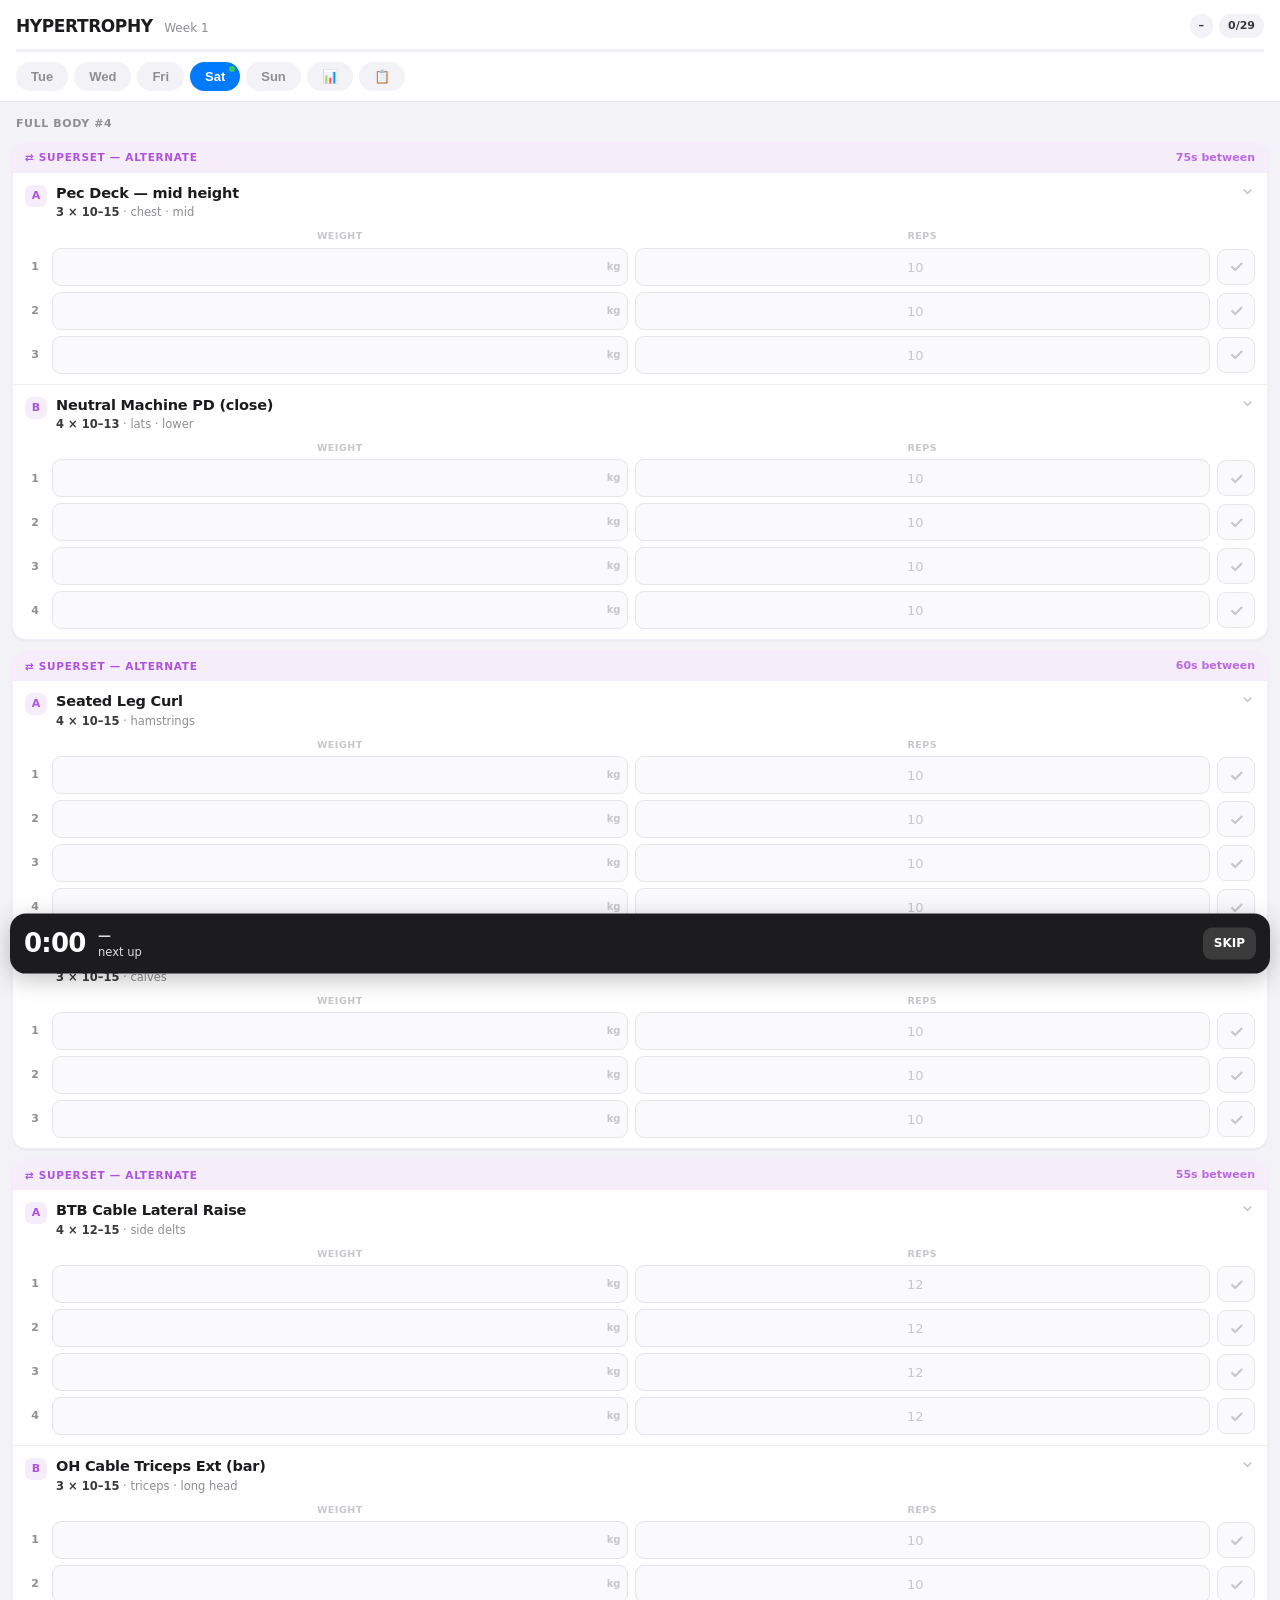
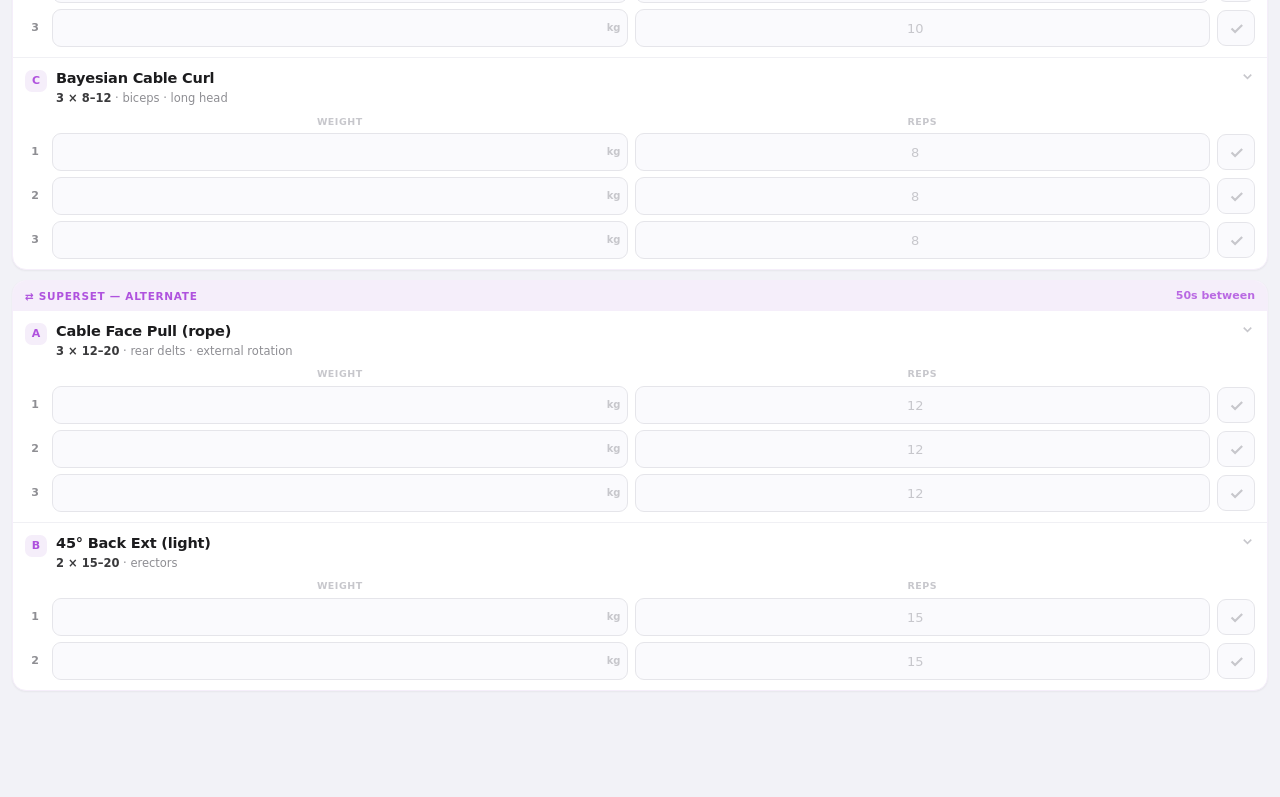
==== index.html @ 5b182d1f "v6: rebuild the programme around volume, selection and session length Audited against the current li" ====
<!DOCTYPE html>
<html lang="en">
<head>
<meta charset="UTF-8">
<meta name="viewport" content="width=device-width, initial-scale=1.0, viewport-fit=cover">
<meta name="apple-mobile-web-app-capable" content="yes">
<meta name="apple-mobile-web-app-title" content="Gym">
<meta name="theme-color" content="#f2f2f7">
<title>Gym</title>
<style>
*{margin:0;padding:0;box-sizing:border-box}
:root{
  --bg:#f2f2f7;--w:#fff;--w2:#fafafd;
  --t:#1c1c1e;--t2:#3a3a3c;--t3:#8e8e93;--t4:#c7c7cc;
  --b:#e5e5ea;--b2:#f0f0f4;
  --bl:#007aff;--bl2:#e8f0fe;
  --gn:#34c759;--gn2:#e7f9ec;
  --or:#ff9500;--or2:#fff3e0;
  --pu:#af52de;--pu2:#f5eefa;
  --rd:#ff3b30;--rd2:#ffedec;
  --r:14px;--sh:0 1px 2px rgba(0,0,0,.05);
  --restbg:#1c1c1e;--restfg:#fff;
  --safe-b:env(safe-area-inset-bottom,0px);
}
@media(prefers-color-scheme:dark){:root{
  --bg:#000;--w:#1c1c1e;--w2:#232325;
  --t:#fff;--t2:#e5e5ea;--t3:#8e8e93;--t4:#48484a;
  --b:#38383a;--b2:#2c2c2e;
  --bl:#0a84ff;--bl2:#0d2947;
  --gn:#30d158;--gn2:#0f2e18;
  --or:#ff9f0a;--or2:#332200;
  --pu:#bf5af2;--pu2:#2a1533;
  --rd:#ff453a;--rd2:#3a1512;
  --restbg:#f2f2f7;--restfg:#000;
}}
body{
  font-family:-apple-system,BlinkMacSystemFont,'SF Pro Text',system-ui,sans-serif;
  background:var(--bg);color:var(--t);line-height:1.45;-webkit-font-smoothing:antialiased;
  -webkit-text-size-adjust:100%;padding-bottom:calc(96px + var(--safe-b));
}

/* ── header ─────────────────────────────────────────── */
.hd{background:var(--w);padding:calc(14px + env(safe-area-inset-top,0px)) 16px 0;border-bottom:1px solid var(--b);position:sticky;top:0;z-index:60}
.hd-top{display:flex;align-items:center;justify-content:space-between;gap:10px;margin-bottom:10px}
.hd-t{font-size:17px;font-weight:800;letter-spacing:-.4px}
.hd-t span{font-weight:500;color:var(--t3);font-size:12px;letter-spacing:0;margin-left:6px}
.hd-meta{display:flex;gap:6px;align-items:center}
.pill{font-size:11px;font-weight:700;padding:4px 9px;border-radius:20px;background:var(--bg);color:var(--t2);font-variant-numeric:tabular-nums;white-space:nowrap}
.pill.live{background:var(--gn2);color:var(--gn)}
.pill.over{background:var(--or2);color:var(--or)}
.pill button{all:unset;cursor:pointer}

/* session progress bar */
.prog{height:3px;background:var(--b2);border-radius:2px;overflow:hidden;margin-bottom:10px}
.prog i{display:block;height:100%;background:var(--gn);width:0;transition:width .35s ease}

.tabs{display:flex;gap:6px;overflow-x:auto;padding-bottom:10px;-webkit-overflow-scrolling:touch;scrollbar-width:none}
.tabs::-webkit-scrollbar{display:none}
.tab{flex-shrink:0;padding:7px 15px;border-radius:20px;font-size:13px;font-weight:600;color:var(--t3);background:var(--bg);border:none;cursor:pointer;-webkit-tap-highlight-color:transparent;position:relative}
.tab.active{background:var(--bl);color:#fff}
.tab.today::after{content:'';position:absolute;top:4px;right:5px;width:6px;height:6px;background:var(--gn);border-radius:50%;box-shadow:0 0 0 1.5px var(--w)}
.tab.active.today::after{box-shadow:0 0 0 1.5px var(--bl)}

.cnt{padding:12px 12px 0}
.dv{display:none}.dv.active{display:block}
.dlb{font-size:11px;color:var(--t3);font-weight:700;text-transform:uppercase;letter-spacing:.6px;margin:2px 0 10px 4px}

/* ── slot (superset bracket or single) ──────────────── */
.slot{margin-bottom:10px;border-radius:var(--r);overflow:hidden;box-shadow:var(--sh);background:var(--w)}
.slot.ss{border:1.5px solid var(--pu2)}
.ss-hd{display:flex;align-items:center;gap:7px;padding:7px 12px;background:var(--pu2);font-size:10.5px;font-weight:800;color:var(--pu);text-transform:uppercase;letter-spacing:.7px}
.ss-hd .rt{margin-left:auto;font-weight:600;letter-spacing:0;text-transform:none;font-size:11px;opacity:.85}

.ex{border-bottom:1px solid var(--b2)}
.ex:last-child{border-bottom:none}
.ex-hd{display:flex;align-items:flex-start;gap:9px;padding:11px 12px 8px;cursor:pointer;-webkit-tap-highlight-color:transparent}
.ex-badge{min-width:22px;height:22px;border-radius:7px;background:var(--bl2);color:var(--bl);font-size:11px;font-weight:800;display:flex;align-items:center;justify-content:center;flex-shrink:0;margin-top:1px}
.slot.ss .ex-badge{background:var(--pu2);color:var(--pu)}
.ex-badge.done{background:var(--gn2);color:var(--gn)}
.ex-main{flex:1;min-width:0}
.ex-n{font-size:14.5px;font-weight:700;letter-spacing:-.2px;line-height:1.28}
.ex-sub{font-size:11.5px;color:var(--t3);margin-top:2px;font-variant-numeric:tabular-nums}
.ex-sub b{color:var(--t2);font-weight:700}
.ex-sub .tgt{color:var(--t3)}
.ex-prev{font-size:11.5px;font-weight:700;color:var(--t3);text-align:right;white-space:nowrap;margin-top:2px;font-variant-numeric:tabular-nums}
.ex-prev.up{color:var(--gn)}

/* set rows */
.sets{padding:0 12px 10px}
.srow{display:grid;grid-template-columns:20px 1fr 1fr 38px;gap:7px;align-items:center;margin-bottom:6px}
.srow:last-child{margin-bottom:0}
.sn{font-size:11px;font-weight:700;color:var(--t3);text-align:center;font-variant-numeric:tabular-nums}
.fld{position:relative}
.fld input{
  width:100%;padding:9px 8px 9px 9px;border-radius:9px;border:1.5px solid var(--b);
  font-size:15px;font-weight:700;font-family:inherit;color:var(--t);background:var(--w2);
  text-align:center;outline:none;-webkit-appearance:none;font-variant-numeric:tabular-nums;
  transition:border-color .12s,background .12s;
}
.fld input:focus{border-color:var(--bl);background:var(--w)}
.fld input::placeholder{color:var(--t4);font-weight:500;font-size:13px}
.fld .u{position:absolute;right:7px;top:50%;transform:translateY(-50%);font-size:10px;font-weight:700;color:var(--t4);pointer-events:none}
.srow.done .fld input{background:var(--gn2);border-color:var(--gn)}
.tick{
  width:38px;height:36px;border-radius:9px;border:1.5px solid var(--b);background:var(--w2);
  cursor:pointer;display:flex;align-items:center;justify-content:center;-webkit-tap-highlight-color:transparent;
  color:var(--t4);transition:all .12s;padding:0;
}
.tick svg{width:17px;height:17px}
.tick:active{transform:scale(.9)}
.srow.done .tick{background:var(--gn);border-color:var(--gn);color:#fff}
.shdr{display:grid;grid-template-columns:20px 1fr 1fr 38px;gap:7px;margin-bottom:5px;font-size:9.5px;font-weight:700;color:var(--t4);text-transform:uppercase;letter-spacing:.5px;text-align:center}

/* detail */
.det{display:none;padding:0 12px 11px}
.ex.open .det{display:block}
.nt{font-size:12.5px;color:var(--t2);line-height:1.5;background:var(--bg);padding:9px 11px;border-radius:10px}
.nt .sub{display:block;margin-top:6px;padding-top:6px;border-top:1px solid var(--b);color:var(--t3);font-size:12px}
.hist{margin-top:8px}
.hist-t{font-size:9.5px;font-weight:800;color:var(--t4);text-transform:uppercase;letter-spacing:.6px;margin-bottom:5px}
.hrow{display:flex;justify-content:space-between;gap:10px;padding:5px 0;font-size:12px;border-bottom:1px solid var(--b2)}
.hrow:last-child{border-bottom:none}
.hd8{color:var(--t3);flex-shrink:0}
.hv{font-weight:700;text-align:right;font-variant-numeric:tabular-nums;color:var(--t2)}

/* ── rest timer ─────────────────────────────────────── */
.rest{
  position:fixed;left:10px;right:10px;bottom:calc(10px + var(--safe-b));z-index:200;
  background:var(--restbg);color:var(--restfg);border-radius:16px;padding:11px 14px;
  display:flex;align-items:center;gap:12px;box-shadow:0 6px 24px rgba(0,0,0,.24);
  transform:translateY(140%);transition:transform .28s cubic-bezier(.34,1.3,.64,1);
}
.rest.show{transform:translateY(0)}
.rest.ready{background:var(--gn);color:#062b12}
.rest-n{font-size:26px;font-weight:800;font-variant-numeric:tabular-nums;letter-spacing:-.8px;min-width:62px}
.rest-i{flex:1;min-width:0;font-size:11.5px;line-height:1.3;opacity:.85;overflow:hidden}
.rest-i span{display:block;white-space:nowrap;overflow:hidden;text-overflow:ellipsis}
.rest-i b{display:block;font-size:13px;font-weight:700;opacity:1;white-space:nowrap;overflow:hidden;text-overflow:ellipsis}
.rest-x{all:unset;cursor:pointer;font-size:12px;font-weight:700;padding:7px 11px;border-radius:9px;background:rgba(128,128,128,.3);-webkit-tap-highlight-color:transparent}
.rest-bar{position:absolute;left:0;bottom:0;height:3px;background:currentColor;opacity:.4;border-radius:0 0 16px 16px;transition:width 1s linear}

/* ── summary sheet ──────────────────────────────────── */
.sheet{position:fixed;inset:0;z-index:300;background:rgba(0,0,0,.45);display:none;align-items:flex-end}
.sheet.show{display:flex}
.sheet-in{background:var(--w);width:100%;border-radius:20px 20px 0 0;padding:20px 18px calc(20px + var(--safe-b));max-height:88vh;overflow-y:auto}
.sheet h3{font-size:19px;font-weight:800;letter-spacing:-.4px;margin-bottom:3px}
.sheet .sub{font-size:13px;color:var(--t3);margin-bottom:16px}
.stat-g{display:grid;grid-template-columns:1fr 1fr;gap:8px;margin-bottom:14px}
.stat{background:var(--bg);border-radius:12px;padding:11px 12px}
.stat .k{font-size:10px;font-weight:700;color:var(--t3);text-transform:uppercase;letter-spacing:.5px}
.stat .v{font-size:21px;font-weight:800;letter-spacing:-.5px;font-variant-numeric:tabular-nums;margin-top:2px}
.stat .n{font-size:11.5px;color:var(--t3);line-height:1.35;margin-top:1px}
.verdict{font-size:13.5px;line-height:1.5;color:var(--t2);background:var(--bl2);border-radius:12px;padding:11px 13px;margin-bottom:14px}
.verdict b{color:var(--t)}
.verdict.warn{background:var(--or2)}
.btn{display:block;width:100%;padding:13px;border-radius:13px;border:none;background:var(--bl);color:#fff;font-size:15px;font-weight:700;font-family:inherit;cursor:pointer;-webkit-tap-highlight-color:transparent}
.btn.sec{background:var(--w);color:var(--t2);border:1px solid var(--b);margin-top:8px;font-size:14.5px}

/* ── stats ──────────────────────────────────────────── */
.card{background:var(--w);border-radius:var(--r);box-shadow:var(--sh);padding:14px;margin-bottom:9px}
.card h4{font-size:13px;font-weight:800;letter-spacing:-.1px;margin-bottom:2px}
.card .cap{font-size:11.5px;color:var(--t3);line-height:1.4;margin-bottom:12px}
.vr{display:grid;grid-template-columns:74px 1fr 52px;gap:8px;align-items:center;padding:2.5px 0}
.vr .vm{font-size:12px;color:var(--t2)}
.vtr{position:relative;height:14px;background:var(--b2);border-radius:3px;overflow:hidden}
.vtr .band{position:absolute;left:40%;width:26.7%;top:0;bottom:0;background:var(--gn2)}
.vtr .fill{position:absolute;left:0;top:0;bottom:0;background:var(--bl);border-radius:3px}
.vtr .fill.low{background:var(--or)}.vtr .fill.high{background:var(--pu)}
.vtr .plan{position:absolute;top:-1px;bottom:-1px;width:2px;background:var(--t2);opacity:.55}
.vn{font-size:11px;font-weight:700;color:var(--t2);text-align:right;font-variant-numeric:tabular-nums}
.vn.low{color:var(--or)}.vn.high{color:var(--pu)}
.wk{display:flex;gap:5px}
.wk div{flex:1;text-align:center;padding:8px 2px;border-radius:9px;background:var(--bg)}
.wk .n{font-size:17px;font-weight:800;font-variant-numeric:tabular-nums;line-height:1.1}
.wk .l{font-size:9.5px;color:var(--t3);font-weight:700;text-transform:uppercase;letter-spacing:.4px;margin-top:2px}
.wk div.good .n{color:var(--gn)}.wk div.miss .n{color:var(--or)}
.bwrow{display:flex;gap:7px;align-items:center;margin-bottom:10px}
.bwrow input{flex:1;padding:9px;border-radius:9px;border:1.5px solid var(--b);background:var(--w2);
 font:700 15px inherit;font-family:inherit;color:var(--t);text-align:center;outline:none;-webkit-appearance:none}
.bwrow input:focus{border-color:var(--bl)}
.bwrow button{padding:10px 15px;border-radius:9px;border:none;background:var(--bl);color:#fff;font:700 13px/1 inherit;font-family:inherit;cursor:pointer}
.big{font-size:23px;font-weight:800;letter-spacing:-.5px;font-variant-numeric:tabular-nums}
.note{font-size:12px;line-height:1.45;color:var(--t2);background:var(--bg);border-radius:10px;padding:9px 11px;margin-top:9px}
.note.ok{background:var(--gn2)}.note.warn{background:var(--or2)}
.stall{font-size:12.5px;color:var(--t2);padding:5px 0;border-bottom:1px solid var(--b2)}
.stall:last-child{border-bottom:none}
.stall b{color:var(--or)}

/* ── reference ──────────────────────────────────────── */
.ref{background:var(--w);border-radius:var(--r);box-shadow:var(--sh);overflow:hidden;margin-bottom:9px}
.ref-h{display:flex;align-items:center;justify-content:space-between;padding:13px 14px;cursor:pointer;-webkit-tap-highlight-color:transparent}
.ref-h h3{font-size:14px;font-weight:700}
.chev{width:15px;height:15px;color:var(--t4);transition:transform .2s;flex-shrink:0}
.ref.open .chev,.ex.open .chev{transform:rotate(180deg)}
.ref-b{display:none;padding:0 14px 12px}
.ref.open .ref-b{display:block}
.ref-i{font-size:12.5px;color:var(--t2);line-height:1.55;margin-bottom:7px;padding-left:10px;border-left:2px solid var(--b)}
.ref-i strong{color:var(--t)}

.toast{position:fixed;bottom:calc(96px + var(--safe-b));left:50%;transform:translateX(-50%) translateY(70px);background:var(--t);color:var(--w);padding:9px 20px;border-radius:20px;font-size:13px;font-weight:600;z-index:400;transition:transform .28s cubic-bezier(.34,1.4,.64,1),opacity .2s;box-shadow:0 4px 18px rgba(0,0,0,.2);white-space:nowrap;opacity:0;pointer-events:none}
@media(prefers-color-scheme:dark){.toast{background:#f2f2f7;color:#000}}
.toast.show{transform:translateX(-50%) translateY(0);opacity:1}
@media(prefers-reduced-motion:reduce){*{transition:none!important;animation:none!important}}
</style>
</head>
<body>

<div class="hd">
  <div class="hd-top">
    <div class="hd-t">HYPERTROPHY <span id="wk">Week 1</span></div>
    <div class="hd-meta">
      <div class="pill" id="clock">–</div>
      <div class="pill" id="count">0/0</div>
    </div>
  </div>
  <div class="prog"><i id="progbar"></i></div>
  <div class="tabs" id="tabs"></div>
</div>

<div class="cnt" id="cnt"></div>

<div class="rest" id="rest">
  <div class="rest-n" id="restN">0:00</div>
  <div class="rest-i"><b id="restEx">—</b><span id="restNext">next up</span></div>
  <button class="rest-x" onclick="skipRest()">SKIP</button>
  <div class="rest-bar" id="restBar"></div>
</div>

<div class="sheet" id="sheet"><div class="sheet-in" id="sheetIn"></div></div>
<div class="toast" id="toast"></div>

<script>
/* ═══════════════════════════════════════════════════════
   PROGRAM v6 — machines / cables / dumbbells only
   Slots hold either one exercise or an alternating superset.
   Every exercise has a STABLE id: history survives reordering.
   ═══════════════════════════════════════════════════════ */
const CHEV='<svg class="chev" viewBox="0 0 24 24" fill="none" stroke="currentColor" stroke-width="2.5"><path d="M6 9l6 6 6-6"/></svg>';
const TICK='<svg viewBox="0 0 24 24" fill="none" stroke="currentColor" stroke-width="3"><path d="M5 12l5 5L20 7"/></svg>';

const PROG=[
{sh:"Tue",dw:2,lb:"Full Body #1",slots:[
 {ss:1,rest:75,ex:[
  {id:"incline-db-press",n:"Low Incline DB Press (30°)",s:3,r:"8–12",tg:"chest · upper",
   nt:"15–30° bench. Scapulae retracted, slight arch. 2–3 s eccentric, deep stretch at the bottom.",su:"Smith Incline (30°)"},
  {id:"chest-supported-row",n:"Chest-Supported Row (wide)",s:4,r:"8–12",tg:"back · rows",
   nt:"Elbows ~45°. Squeeze 1 s at the top, full protraction at the bottom.",su:"Machine Row (wide)"}]},
 {ss:1,rest:60,ex:[
  {id:"leg-extension",n:"Leg Extension",s:4,r:"8–12",tg:"quads · heaviest",
   nt:"Your progressive quad lift — this is where you chase weight. Slow 2 s negative.",su:"Single-Leg Extension"},
  {id:"seated-leg-curl",n:"Seated Leg Curl",s:3,r:"10–15",tg:"hamstrings",
   nt:"Third hamstring exposure — the old programme left them below the 12-set floor. Seated, lean forward.",su:"Single-Leg Seated Curl"},
  {id:"standing-calf",n:"Standing Calf Raise",s:3,r:"10–15",tg:"calves",
   nt:"Knees FULLY LOCKED. 2–3 s deep stretch. Toes straight today.",su:"Leg Press Calf Raise"}]},
 {ss:1,rest:50,ex:[
  {id:"btb-cable-lateral",n:"BTB Cable Lateral Raise",s:4,r:"12–15",tg:"side delts",
   nt:"Neutral grip, not 'pour the water'. Above parallel. 2–3 s eccentric.",su:"Incline DB Lateral Raise"},
  {id:"bayesian-curl",n:"Bayesian Cable Curl",s:3,r:"8–12",tg:"biceps · long head",
   nt:"Lowest pulley, 10–15° waiter's bow, elbow behind the torso. Cable never touches the forearm.",su:"Incline DB Curl"}]},
 {ss:1,rest:40,ex:[
  {id:"neck-curl",n:"Plate Neck Curl (face up)",s:3,r:"10–15",tg:"neck",
   nt:"Towel + plate. Week 1: 2 sets at 5 lb only. Stretch the neck 2 min first.",su:"Harness Curl"},
  {id:"cable-crunch",n:"Cable Rope Crunch",s:3,r:"10–15",tg:"abs",
   nt:"Round the lower back. 2 s eccentric. Past 30 reps, add weight.",su:"Machine Crunch"}]},
]},
{sh:"Wed",dw:3,lb:"Full Body #2 · no dual-cable",slots:[
 {ss:1,rest:75,ex:[
  {id:"machine-chest-press",n:"Machine Chest Press — flat",s:3,r:"8–12",tg:"chest · mid",
   nt:"NEW. Flat, not incline — this is the sternocostal work the program was missing.",su:"Flat DB Press"},
  {id:"lat-pulldown-wide",n:"Lat Pulldown — wide, overhand",s:4,r:"10–13",tg:"lats · width",
   nt:"NEW grip. Wide overhand, pull to the upper chest, full stretch at the top.",su:"Machine Pulldown (wide)"}]},
 {ss:1,rest:60,ex:[
  {id:"seated-leg-curl",n:"Seated Leg Curl",s:4,r:"10–15",tg:"hamstrings",
   nt:"Seated, not lying — ~50% more growth. Lean forward. 2 s eccentric.",su:"Single-Leg Seated Curl"},
  {id:"leg-press",n:"Leg Press — light",s:3,r:"12–15",tg:"quads · secondary",
   nt:"Deliberately submaximal. Moderate-high feet, controlled negative.",su:"Machine Squat"}]},
 {ss:1,rest:50,ex:[
  {id:"db-lateral",n:"DB Lateral Raise",s:3,r:"12–15",tg:"side delts",
   nt:"Neutral grip, above parallel, 2–3 s eccentric.",su:"Machine Lateral Raise"},
  {id:"reverse-pec-deck",n:"Reverse Pec Deck",s:4,r:"12–15",tg:"rear delts",
   nt:"Light. 1–2 s peak hold.",su:"Cable Reverse Fly"}]},
 {ss:1,rest:60,ex:[
  {id:"assisted-dips",n:"Assisted Dips",s:3,r:"8–12",tg:"chest · lower + triceps",
   nt:"Moved off Saturday — it used to stack 6 chest sets onto the day after your heaviest press. Slow 2–3 s negative, at least 90° at the elbow.",su:"Cable Pushdown (bar)"},
  {id:"hip-abd-add",n:"Hip Abd ⇄ Hip Add",s:3,r:"15–25",tg:"glute med · adductors",
   nt:"Abduction then adduction. Lean forward 30–45°, glutes off the seat.",su:"—"}]},
 {rest:90,ex:[
  {id:"oh-cable-triceps",n:"OH Cable Triceps Ext (bar)",s:3,r:"10–15",tg:"triceps · long head",
   nt:"BAR attachment. Elbows FORWARD on the eccentric. ~1.5× the long-head growth of pushdowns.",su:"OH EZ Bar Extension"}]},
]},
{sh:"Fri",dw:5,lb:"Full Body #3 · heaviest",slots:[
 {rest:150,ex:[
  {id:"smith-incline",n:"Smith Incline Press (30°)",s:3,r:"6–10",tg:"chest · upper",
   nt:"Heaviest press of the week. Straight sets — don't superset this one. Add weight weekly.",su:"Machine Incline Press"}]},
 {rest:150,ex:[
  {id:"seated-cable-row",n:"Seated Cable Row (V → waist)",s:4,r:"6–10",tg:"back · heavy",
   nt:"Heaviest row of the week, and now in a real strength rep range. Pull to the waist.",su:"Machine Row"}]},
 {ss:1,rest:60,ex:[
  {id:"leg-extension",n:"Leg Extension",s:3,r:"10–13",tg:"quads",
   nt:"Second quad exposure. Slightly lighter than Tuesday.",su:"Single-Leg Extension"},
  {id:"standing-calf",n:"Standing Calf Raise",s:3,r:"10–15",tg:"calves",
   nt:"Knees locked, 2–3 s stretch. TOES OUT today.",su:"Donkey Calf Raise"}]},
 {ss:1,rest:50,ex:[
  {id:"db-lateral",n:"DB Lateral Raise",s:3,r:"10–15",tg:"side delts",
   nt:"Heavier and lower-rep than the cable version.",su:"Machine Lateral Raise"},
  {id:"hammer-curl",n:"Hammer Curl",s:2,r:"8–12",tg:"brachialis",
   nt:"Straight, not cross-body. The only forearm-ish work left in the program.",su:"Neutral Preacher Curl"}]},
 {ss:1,rest:45,ex:[
  {id:"back-extension",n:"45° Back Extension",s:3,r:"12–20",tg:"erectors · glutes",
   nt:"Pad high. Round at the bottom, neutral at the top — never hyperextend.",su:"Reverse Hyperextension"},
  {id:"hanging-leg-raise",n:"Hanging Leg Raise",s:2,r:"10–20",tg:"abs",
   nt:"Posterior pelvic tilt at the top. No swinging.",su:"Reverse Crunch"},
  {id:"neck-ext",n:"Plate Neck Ext (face down)",s:2,r:"6–8",tg:"neck · strength",
   nt:"Heavier plate, lower reps. Extend to neutral ONLY.",su:"Harness Extension"}]},
]},
{sh:"Sat",dw:6,lb:"Full Body #4",slots:[
 {ss:1,rest:75,ex:[
  {id:"pec-deck",n:"Pec Deck — mid height",s:3,r:"10–15",tg:"chest · mid",
   nt:"NEW. Mid-height, not low-to-high — the old cable fly was another upper-chest movement.",su:"Mid Cable Fly"},
  {id:"neutral-machine-pd",n:"Neutral Machine PD (close)",s:4,r:"10–13",tg:"lats · lower",
   nt:"Elbows down toward the hips. Full stretch at the top.",su:"Single-Arm Cable PD"}]},
 {ss:1,rest:60,ex:[
  {id:"seated-leg-curl",n:"Seated Leg Curl",s:4,r:"10–15",tg:"hamstrings",
   nt:"Second hamstring session. Straight sets, recovery from Wednesday.",su:"Single-Leg Seated Curl"},
  {id:"standing-calf",n:"Standing Calf Raise",s:3,r:"10–15",tg:"calves",
   nt:"Knees locked. TOES IN today. 20 s loaded stretch between sets.",su:"Leg Press Calf Raise"}]},
 {ss:1,rest:55,ex:[
  {id:"btb-cable-lateral",n:"BTB Cable Lateral Raise",s:4,r:"12–15",tg:"side delts",
   nt:"Neutral grip, above parallel.",su:"Cable Y-Raise"},
  {id:"oh-cable-triceps",n:"OH Cable Triceps Ext (bar)",s:3,r:"10–15",tg:"triceps · long head",
   nt:"BAR. Elbows forward on the eccentric.",su:"OH EZ Bar Extension"},
  {id:"bayesian-curl",n:"Bayesian Cable Curl",s:3,r:"8–12",tg:"biceps · long head",
   nt:"Second biceps session. This replaced the reverse curls.",su:"Incline DB Curl"}]},
 {ss:1,rest:50,ex:[
  {id:"face-pull",n:"Cable Face Pull (rope)",s:3,r:"12–20",tg:"rear delts · external rotation",
   nt:"Second rear-delt exercise — the pec deck alone was the only one in the week. Rope at eye height, pull to the forehead, elbows high, rotate at the end.",su:"Reverse Pec Deck"},
  {id:"back-extension-light",n:"45° Back Ext (light)",s:2,r:"15–20",tg:"erectors",
   nt:"Bodyweight or a light plate. Second lower-back exposure.",su:"Reverse Hyperextension"}]},
]},
{sh:"Sun",dw:0,lb:"Full Body #5 · lighter",slots:[
 {ss:1,rest:75,ex:[
  {id:"machine-incline-press",n:"Machine Incline Press",s:3,r:"10–15",tg:"chest · upper",
   nt:"Lightest pressing day. Squeeze and stretch over load.",su:"Incline DB Fly (30°)"},
  {id:"neutral-machine-pd",n:"Neutral Machine PD",s:3,r:"12–15",tg:"lats",
   nt:"Third back exposure. Elbows to the hips.",su:"Machine Pulldown"}]},
 {ss:1,rest:60,ex:[
  {id:"leg-extension",n:"Leg Extension",s:4,r:"10–15",tg:"quads",
   nt:"Third quad exposure. Higher reps than Tuesday.",su:"Single-Leg Extension"},
  {id:"hip-abd-add",n:"Hip Abd ⇄ Hip Add",s:3,r:"15–25",tg:"glute med · adductors",
   nt:"Lean forward 30–45°. Glutes off the seat.",su:"—"}]},
 {ss:1,rest:50,ex:[
  {id:"btb-cable-lateral",n:"BTB Cable Lateral Raise",s:4,r:"15–20",tg:"side delts",
   nt:"Highest-rep delt work of the week — but no longer 20–25.",su:"Cable Y-Raise"},
  {id:"reverse-pec-deck",n:"Reverse Pec Deck",s:4,r:"15–20",tg:"rear delts",
   nt:"Light, constant tension, 1–2 s peak squeeze.",su:"Cable Reverse Fly"}]},
 {ss:1,rest:50,ex:[
  {id:"incline-db-curl",n:"Incline DB Curl",s:3,r:"10–15",tg:"biceps · long head",
   nt:"Third biceps session. Bench at 45–60°, arms hanging behind the torso.",su:"Bayesian Cable Curl"},
  {id:"cable-pushdown",n:"Cable Pushdown (rope)",s:3,r:"10–15",tg:"triceps · lateral",
   nt:"Covers what the overhead extension misses. Spread the rope at the bottom.",su:"Assisted Dip"}]},
 {rest:45,ex:[
  {id:"standing-calf",n:"Standing Calf Raise",s:3,r:"15–20",tg:"calves",
   nt:"Fourth calf session. Knees locked, toes straight.",su:"Leg Press Calf Raise"}]},
]},
];

const REFS=[
{t:"⏱️ Why the supersets",i:[
 "<strong>Paired blocks are the whole reason this fits in the time.</strong> While one muscle works the other recovers, so a 40–75 s walk-over gives each exercise ~2 min of real rest.",
 "Supersets produce the <strong>same strength and hypertrophy</strong> as straight sets in a fraction of the session — that's the trade being made here.",
 "<strong>Friday's first two lifts are deliberately NOT supersetted.</strong> They're the heaviest work of the week and they get full rest.",
 "Alternate A → B → A → B. Log each set as you finish it and the rest timer runs itself."]},
{t:"📈 Progression",i:[
 "<strong>Double progression.</strong> When every set of an exercise hits the TOP of its rep range, add the smallest increment next session.",
 "The app now stores reps as well as weight, so it can actually tell you when that happens — the ▲ on a card means you earned the jump.",
 "<strong>4 weeks, then a deload:</strong> same weights, half the sets.",
 "Leg extension is your progressive quad lift. Leg press stays deliberately light."]},
{t:"🎯 What changed and why",i:[
 "<strong>Chest was 15 sets upper / 3 sets everything else.</strong> Now 9 / 9 — flat machine press and a mid-height pec deck came in.",
 "<strong>Back was outmuscled by chest 22:14, with no wide grip anywhere.</strong> Now 18 sets and Wednesday leads with a wide overhand pulldown.",
 "<strong>17 sets a week went to forearms, 5 to biceps.</strong> Reverse curls and wrist curls are gone; supinated curls went 5 → 11.",
 "<strong>Quads were the lowest-volume major muscle.</strong> 10 → 14, via leg extension three times a week.",
 "<strong>37% of sets sat above 16 reps</strong>, where the stack has no small enough increment to progress with. Now 14%.",
 "<strong>No add-on block.</strong> Everything you skipped lived down there — the neck work never happened once."]},
{t:"🔥 Warm-up",i:[
 "<strong>5 minutes on the bike or an incline walk</strong> to raise temperature. That's the whole general warm-up.",
 "<strong>Ramp-up sets on the FIRST exercise of each block only</strong> — 2–3 progressively heavier sets of about 5 reps, stopping well short. They don't count toward your volume and the app doesn't log them.",
 "<strong>No static stretching before lifting.</strong> Holding a stretch transiently lowers force output — save it for after the session.",
 "Neck work is the exception: it already says stretch the neck 2 minutes first."]},
{t:"🚴 Cardio",i:[
 "<strong>Concurrent training does not compromise hypertrophy</strong> — a 2022 meta-analysis found no cost to strength or muscle from adding aerobic work.",
 "<strong>Use the bike, incline walk or elliptical, not running.</strong> The one consistent finding is that running interferes more than cycling, likely from the eccentric loading.",
 "<strong>2 × 20–30 min at a conversational pace</strong>, on Monday or Thursday, or after lifting — never before.",
 "On a surplus this is for cardiovascular health and appetite, not fat loss. Don't add more to burn calories; eat to the target instead."]},
{t:"🍗 Nutrition — recalculated for 73 kg",i:[
 "<strong>2700–2850 kcal.</strong> Your TDEE is roughly 2450–2800 at 73 kg / 170 cm across five sessions; the old 3100 ceiling was a 400–650 surplus.",
 "<strong>Protein 140–155 g.</strong> Unchanged — about 2 g/kg.",
 "<strong>Gain 0.3–0.5 kg per MONTH, not per week.</strong> The old card was off by roughly 4×. At that rate 73 → 78 kg is about a year; do it in ten weeks and most of the difference is fat.",
 "Weigh daily, average the week, and steer by the average.",
 "<strong>Creatine monohydrate, 3–5 g a day.</strong> The most consistently supported supplement there is. Timing is irrelevant, no loading phase needed, take it every day including rest days."]},
{t:"🔄 Rotation between blocks",i:[
 "<strong>Chest upper:</strong> Low Incline DB ↔ Smith Incline ↔ Machine Incline",
 "<strong>Chest mid:</strong> Machine Press ↔ Pec Deck ↔ Mid Cable Fly",
 "<strong>Side delts:</strong> BTB Cable ↔ DB ↔ Incline DB ↔ Machine",
 "<strong>Biceps:</strong> Bayesian ↔ Incline DB ↔ Neutral Preacher",
 "<strong>Back:</strong> Wide PD ↔ Neutral PD ↔ Machine PD | Chest-Supported ↔ Cable V-bar ↔ Machine Row",
 "History follows the exercise, not its position — reordering days no longer scrambles your log."]},
];

/* ═══════════ storage ═══════════ */
const K='gymv2:', KB='gymv2:blockStart', KS='gymv2:sessions';
const dk=d=>(d||new Date()).toISOString().slice(0,10);
const J=(k,f)=>{try{return JSON.parse(localStorage.getItem(k))??f}catch(e){return f}};
const W=(k,v)=>{try{localStorage.setItem(k,JSON.stringify(v))}catch(e){toast('Storage full')}};

const getEx=id=>J(K+id,[]);
function logSet(id,i,w,r){
  const a=getEx(id), d=dk();
  let e=a.find(x=>x.d===d);
  if(!e){e={d,sets:[],ts:[]};a.push(e)}
  e.sets[i]={w:+w||0,r:+r||0};
  e.ts[i]=Date.now();
  W(K+id,a);
}
function unlogSet(id,i){
  const a=getEx(id), d=dk(), e=a.find(x=>x.d===d);
  if(!e)return;
  delete e.sets[i]; delete e.ts[i];
  if(!e.sets.filter(Boolean).length){a.splice(a.indexOf(e),1)}
  W(K+id,a);
}
const today=d=>getEx(d).find(x=>x.d===dk());
function prev(id){const a=getEx(id),d=dk();for(let i=a.length-1;i>=0;i--)if(a[i].d!==d&&a[i].sets.filter(Boolean).length)return a[i];return null}
const n1=v=>Math.round(v*10)/10;
function fmtSets(e){
  const s=e.sets.filter(Boolean);
  if(!s.length)return '—';
  const w=[...new Set(s.map(x=>x.w))], r=s.map(x=>x.r);
  return (w.length===1?n1(w[0]):n1(Math.min(...w))+'–'+n1(Math.max(...w)))+' kg × '+r.join('/');
}
function fmtD(d){const t=new Date(d+'T12:00:00');
  return ['Sun','Mon','Tue','Wed','Thu','Fri','Sat'][t.getDay()]+' '+t.getDate()+' '+
  ['Jan','Feb','Mar','Apr','May','Jun','Jul','Aug','Sep','Oct','Nov','Dec'][t.getMonth()]}
/* earned the increment? every set at or above the top of the range */
function earned(ex){
  const e=today(ex.id)||prev(ex.id); if(!e)return false;
  const s=e.sets.filter(Boolean);
  if(s.length<ex.s)return false;
  const top=+ex.r.split(/[–-]/)[1];
  return s.every(x=>x.r>=top);
}

/* ═══════════ volume model ═══════════
   Compound lifts give half credit to secondary movers — the same
   accounting used to set the targets, so plan and actual are comparable.
   Band = 12–20 weekly sets per muscle (Baz-Valle 2022 systematic review). */
const MUS={
 "incline-db-press":{Chest:1,Triceps:.5},"smith-incline":{Chest:1,Triceps:.5},
 "machine-incline-press":{Chest:1,Triceps:.5},"machine-chest-press":{Chest:1,Triceps:.5},
 "pec-deck":{Chest:1},"assisted-dips":{Chest:1,Triceps:1},
 "chest-supported-row":{Back:1,"Rear delt":.5,Biceps:.5},
 "seated-cable-row":{Back:1,"Rear delt":.5,Biceps:.5},
 "lat-pulldown-wide":{Back:1,Biceps:.5},"neutral-machine-pd":{Back:1,Biceps:.5},
 "btb-cable-lateral":{"Side delt":1},"db-lateral":{"Side delt":1},
 "reverse-pec-deck":{"Rear delt":1},"face-pull":{"Rear delt":1},"oh-cable-triceps":{Triceps:1},"cable-pushdown":{Triceps:1},
 "bayesian-curl":{Biceps:1},"incline-db-curl":{Biceps:1},"hammer-curl":{Biceps:.5},
 "leg-extension":{Quads:1},"leg-press":{Quads:1},"seated-leg-curl":{Hamstrings:1},
 "standing-calf":{Calves:1},"hip-abd-add":{"Glute med":1},
 "cable-crunch":{Abs:1},"hanging-leg-raise":{Abs:1},
 "back-extension":{Erectors:1,Hamstrings:.5},"back-extension-light":{Erectors:1,Hamstrings:.5},
 "neck-curl":{Neck:1},"neck-ext":{Neck:1}};
const KBW='gymv2:bw', SCALE=30;   // bar scale: 0-30 sets, band 12-20
const allIds=()=>{const s=new Set();PROG.forEach(d=>d.slots.forEach(sl=>sl.ex.forEach(x=>s.add(x.id))));return [...s]};
const exName=id=>{for(const d of PROG)for(const sl of d.slots)for(const x of sl.ex)if(x.id===id)return x.n;return id};
function plannedVol(){const t={};
  PROG.forEach(d=>d.slots.forEach(sl=>sl.ex.forEach(x=>{
    for(const m in MUS[x.id]||{})t[m]=(t[m]||0)+x.s*MUS[x.id][m]})));return t}
function actualVol(n){const cut=new Date(Date.now()-n*864e5).toISOString().slice(0,10),t={};
  allIds().forEach(id=>getEx(id).forEach(e=>{if(e.d>cut){
    const c=e.sets.filter(Boolean).length;
    for(const m in MUS[id]||{})t[m]=(t[m]||0)+c*MUS[id][m]}}));return t}
function trainedDays(){const s=new Set();
  allIds().forEach(id=>getEx(id).forEach(e=>{if(e.sets.filter(Boolean).length)s.add(e.d)}));
  return [...s].sort()}
function weekCounts(n){const out=[],days=trainedDays();
  for(let w=n-1;w>=0;w--){
    const hi=new Date(Date.now()-w*7*864e5), lo=new Date(hi-7*864e5);
    out.push(days.filter(d=>{const t=new Date(d+'T12:00:00');return t>lo&&t<=hi}).length)}
  return out}
function logBW(w){const a=J(KBW,[]),d=dk(),i=a.findIndex(x=>x.d===d);
  if(i>=0)a[i].w=+w;else a.push({d,w:+w});a.sort((x,y)=>x.d<y.d?-1:1);W(KBW,a)}
function bwTrend(){const a=J(KBW,[]);if(!a.length)return null;
  const now=Date.now(),age=x=>(now-new Date(x.d+'T12:00:00'))/864e5;
  const R=a.filter(x=>age(x)<7), O=a.filter(x=>age(x)>=14&&age(x)<28);
  const avg=r=>r.reduce((s,x)=>s+x.w,0)/r.length;
  const latest=a[a.length-1];
  if(!R.length||!O.length)return {latest,n:a.length};
  return {latest,n:a.length,cur:avg(R),rate:(avg(R)-avg(O))/17.5*SCALE}}
function stalls(){const out=[];
  allIds().forEach(id=>{const a=getEx(id).filter(e=>e.sets.filter(Boolean).length).slice(-3);
    if(a.length<3)return;
    const best=e=>Math.max(...e.sets.filter(Boolean).map(s=>s.w*s.r));
    if(best(a[2])<=best(a[0]))out.push(id)});
  return out}

/* ═══════════ session state ═══════════ */
let day=0, timer=null, restEnd=0, sessStart=null, tick=null;

function blockWeek(){
  let b=J(KB,null);
  if(!b){b=dk();W(KB,b)}
  const w=Math.floor((new Date(dk())-new Date(b))/864e5/7)+1;
  return ((w-1)%5)+1;
}
function sessionSets(){
  let done=0,total=0,stamps=[];
  if(!PROG[day])return {done,total,stamps};
  PROG[day].slots.forEach(sl=>sl.ex.forEach(x=>{
    total+=x.s;
    const e=today(x.id);
    if(e){done+=e.sets.filter(Boolean).length; e.ts.forEach(t=>t&&stamps.push(t))}
  }));
  return {done,total,stamps:stamps.sort((a,b)=>a-b)};
}
function paint(){
  const {done,total,stamps}=sessionSets();
  document.getElementById('count').textContent=done+'/'+total;
  document.getElementById('progbar').style.width=(total?done/total*100:0)+'%';
  const c=document.getElementById('clock');
  if(stamps.length){
    if(!sessStart)sessStart=stamps[0];
    const m=Math.round((Date.now()-sessStart)/6e4);
    c.textContent=m+' min';
    c.className='pill '+(m>78?'over':'live');
  }else{c.textContent='–';c.className='pill'}
}

/* ═══════════ rest timer ═══════════ */
function startRest(sec,label,next){
  restEnd=Date.now()+sec*1000;
  const el=document.getElementById('rest');
  el.classList.add('show');el.classList.remove('ready');
  document.getElementById('restEx').textContent=label;
  document.getElementById('restNext').textContent=next||'';
  clearInterval(timer);
  const total=sec;
  document.getElementById('restN').textContent=Math.floor(sec/60)+':'+String(sec%60).padStart(2,'0');
  document.getElementById('restBar').style.width='100%';
  timer=setInterval(()=>{
    const left=Math.max(0,Math.round((restEnd-Date.now())/1000));
    document.getElementById('restN').textContent=Math.floor(left/60)+':'+String(left%60).padStart(2,'0');
    document.getElementById('restBar').style.width=(left/total*100)+'%';
    if(left<=0){
      el.classList.add('ready');
      document.getElementById('restEx').textContent='GO — '+label;
      clearInterval(timer);
      if(navigator.vibrate)navigator.vibrate([120,60,120]);
      setTimeout(()=>el.classList.remove('show'),6000);
    }
  },250);

}
function skipRest(){clearInterval(timer);document.getElementById('rest').classList.remove('show')}

/* ═══════════ render ═══════════ */
function render(){
  document.getElementById('wk').textContent='Week '+blockWeek()+(blockWeek()===5?' · DELOAD':'');
  document.getElementById('tabs').innerHTML=
    PROG.map((d,i)=>`<button class="tab${d.dw===new Date().getDay()?' today':''}${i===day?' active':''}" onclick="go(${i})">${d.sh}</button>`).join('')
    +`<button class="tab${day===5?' active':''}" onclick="go(5)">📊</button>`
    +`<button class="tab${day===6?' active':''}" onclick="go(6)">📋</button>`;

  if(day===5){document.getElementById('cnt').innerHTML=statsHTML();paint();return}
  if(day===6){
    document.getElementById('cnt').innerHTML='<div class="dv active">'+REFS.map((r,i)=>
      `<div class="ref" onclick="this.classList.toggle('open')"><div class="ref-h"><h3>${r.t}</h3>${CHEV}</div>
       <div class="ref-b">${r.i.map(x=>`<div class="ref-i">${x}</div>`).join('')}</div></div>`).join('')
      +`<button class="btn sec" onclick="exportJSON()">Export all data (JSON)</button>
        <button class="btn sec" onclick="finish()">Session summary</button>
        <button class="btn sec" onclick="newBlock()">Start a new 4-week block</button>`+'</div>';
    paint();return;
  }

  const D=PROG[day];
  let h=`<div class="dv active"><div class="dlb">${D.lb}</div>`, n=0;
  D.slots.forEach((sl,si)=>{
    const pair=sl.ex.length>1;
    h+=`<div class="slot${pair?' ss':''}">`;
    if(pair)h+=`<div class="ss-hd">⇄ Superset — alternate<span class="rt">${sl.rest}s between</span></div>`;
    sl.ex.forEach((x,xi)=>{
      n++;
      const p=prev(x.id), t=today(x.id);
      const doneN=t?t.sets.filter(Boolean).length:0;
      const lbl=pair?String.fromCharCode(65+xi):String(n);
      let prevH='';
      if(p)prevH=`<div class="ex-prev${earned(x)?' up':''}">${fmtSets(p)}${earned(x)?' ▲':''}</div>`;
      let rows=`<div class="shdr"><span></span><span>Weight</span><span>Reps</span><span></span></div>`;
      for(let i=0;i<x.s;i++){
        const st=t&&t.sets[i], ps=p&&p.sets[i];
        rows+=`<div class="srow${st?' done':''}" id="r-${si}-${xi}-${i}">
          <div class="sn">${i+1}</div>
          <div class="fld"><input type="number" inputmode="decimal" step="0.5" placeholder="${ps?n1(ps.w):''}" value="${st?n1(st.w):''}" id="w-${si}-${xi}-${i}"><span class="u">kg</span></div>
          <div class="fld"><input type="number" inputmode="numeric" placeholder="${ps?ps.r:x.r.split(/[–-]/)[0]}" value="${st?st.r:''}" id="p-${si}-${xi}-${i}"></div>
          <button class="tick" onclick="mark(${si},${xi},${i})">${TICK}</button></div>`;
      }
      h+=`<div class="ex" id="ex-${si}-${xi}">
        <div class="ex-hd" onclick="this.parentNode.classList.toggle('open')">
          <div class="ex-badge${doneN>=x.s?' done':''}">${lbl}</div>
          <div class="ex-main"><div class="ex-n">${x.n}</div>
            <div class="ex-sub"><b>${x.s} × ${x.r}</b> · <span class="tgt">${x.tg}</span></div></div>
          ${prevH}${CHEV}</div>
        <div class="sets">${rows}</div>
        <div class="det"><div class="nt">${x.nt}${x.su&&x.su!=='—'?`<span class="sub">↳ Sub: ${x.su}</span>`:''}</div>
          <div class="hist" id="h-${si}-${xi}">${histHTML(x.id)}</div></div></div>`;
    });
    h+=`</div>`;
  });
  document.getElementById('cnt').innerHTML=h+'</div>';
  paint();
}
function statsHTML(){
  const plan=plannedVol(), act=actualVol(7);
  const order=Object.keys(plan).sort((a,b)=>plan[b]-plan[a]);
  const pct=v=>Math.min(100,v/SCALE*100);
  // only judge the week once most of it has happened — otherwise every
  // Tuesday reads as "under-trained" simply because Sunday hasn't come round
  const logged=weekCounts(1)[0], full=logged>=PROG.length-1;
  const rows=order.map(m=>{
    const p=plan[m], a=act[m]||0;
    const cls = !full ? '' : a<12&&p>=12 ? 'low' : a>20 ? 'high' : '';
    return `<div class="vr"><span class="vm">${m}</span>
      <span class="vtr"><span class="band"></span>
        <span class="fill ${cls}" style="width:${pct(a)}%"></span>
        <span class="plan" style="left:${pct(p)}%"></span></span>
      <span class="vn ${cls}">${a%1?a.toFixed(1):a}<span style="color:var(--t4);font-weight:500">/${p%1?p.toFixed(1):p}</span></span></div>`;
  }).join('');

  const wc=weekCounts(4), tgt=PROG.length;
  const weeks=wc.map((n,i)=>`<div class="${n>=tgt?'good':n>0?'miss':''}">
    <div class="n">${n}</div><div class="l">${i===3?'this wk':(4-i-1)+'w ago'}</div></div>`).join('');

  const bw=bwTrend();
  let bwBody=`<div class="bwrow"><input id="bwIn" type="number" step="0.1" inputmode="decimal"
      placeholder="${bw?bw.latest.w:'kg'}"><button onclick="saveBW()">Log today</button></div>`;
  if(!bw) bwBody+=`<div class="note">Nothing logged yet. Weigh daily, first thing — the daily number is noise, the weekly average is the signal.</div>`;
  else if(bw.rate===undefined) bwBody+=`<div class="big">${n1(bw.latest.w)} kg</div>
      <div class="note">${bw.n} entr${bw.n>1?'ies':'y'} so far. Needs about three weeks before a trend means anything.</div>`;
  else {
    const r=bw.rate, ok=r>=0.25&&r<=0.6;
    bwBody+=`<div class="big">${n1(bw.cur)} kg <span style="font-size:13px;font-weight:600;color:var(--t3)">7-day avg</span></div>
     <div class="note ${ok?'ok':'warn'}">Trending <b>${r>0?'+':''}${n1(r)} kg / month</b>.
     ${ok ? 'That\'s the right rate — roughly a year from 73 to 78 kg, and most of it muscle.'
          : r>0.6 ? 'Too fast. Above ~0.5 kg a month the extra is mostly fat — take 200–300 kcal off.'
          : r<0 ? 'You\'re losing weight. If you meant to be gaining, add 200–300 kcal.'
                : 'Too slow to be gaining. Add about 200 kcal and re-check in two weeks.'}</div>`;
  }

  const st=stalls();
  const stallBody = st.length
    ? st.map(id=>`<div class="stall">${exName(id)} — <b>no gain in 3 sessions</b></div>`).join('')
      +`<div class="note">Stalling on one or two lifts is normal. Half the list stalling at once means the block is done — deload, then start a new one.</div>`
    : `<div class="note ok">Nothing stalled. Every lift with three logged sessions has moved.</div>`;

  return `<div class="dv active">
   <div class="card"><h4>Weekly volume by muscle</h4>
     <div class="cap">Filled bar = sets you actually logged in the last 7 days. The line is what the programme prescribes; the green zone is 12–20 sets, the range a systematic review puts as the working band for trained men.${full?'':' <b>'+logged+' of '+PROG.length+' sessions in so far</b> — colours hold off until the week is nearly done.'}</div>
     ${rows}</div>
   <div class="card"><h4>Consistency</h4>
     <div class="cap">Sessions per week. Early training frequency is the single strongest predictor of whether people stick with lifting at all — it matters more than what any one session contained.</div>
     <div class="wk">${weeks}</div></div>
   <div class="card"><h4>Bodyweight</h4>
     <div class="cap">Target 0.3–0.5 kg per month while gaining.</div>
     ${bwBody}</div>
   <div class="card"><h4>Progression check</h4>
     <div class="cap">Best set (weight × reps) versus three sessions ago.</div>
     ${stallBody}</div></div>`;
}
function saveBW(){const i=document.getElementById('bwIn'),v=i.value.trim();
  if(!v){toast('Enter a weight');return}
  logBW(v);render();toast('Logged '+n1(+v)+' kg')}

function histHTML(id){
  const a=getEx(id).slice(-6).reverse().filter(e=>e.sets.filter(Boolean).length);
  if(!a.length)return '';
  return `<div class="hist-t">Last ${a.length} session${a.length>1?'s':''}</div>`+
    a.map(e=>`<div class="hrow"><span class="hd8">${fmtD(e.d)}</span><span class="hv">${fmtSets(e)}</span></div>`).join('');
}

/* ═══════════ actions ═══════════ */
function mark(si,xi,i){
  const sl=PROG[day].slots[si], x=sl.ex[xi];
  const wi=document.getElementById(`w-${si}-${xi}-${i}`), pi=document.getElementById(`p-${si}-${xi}-${i}`);
  const row=document.getElementById(`r-${si}-${xi}-${i}`);
  if(row.classList.contains('done')){
    unlogSet(x.id,i);row.classList.remove('done');paint();refreshHist(si,xi);return;
  }
  const w=wi.value.trim()||wi.placeholder, r=pi.value.trim()||pi.placeholder;
  if(!w||!r){toast('Weight and reps first');wi.focus();return}
  wi.value=w;pi.value=r;
  logSet(x.id,i,w,r);
  row.classList.add('done');
  const badge=document.querySelector(`#ex-${si}-${xi} .ex-badge`);
  const t=today(x.id);
  if(t&&t.sets.filter(Boolean).length>=x.s)badge.classList.add('done');
  refreshHist(si,xi);paint();
  // superset: point at the partner; otherwise the same exercise
  const partner=sl.ex.length>1?sl.ex[(xi+1)%sl.ex.length]:null;
  startRest(sl.rest, partner?partner.n:x.n, partner?'then back to '+x.n:`set ${i+2} of ${x.s}`);
  if(sessionSets().done===sessionSets().total)setTimeout(finish,900);
}
function refreshHist(si,xi){
  const el=document.getElementById(`h-${si}-${xi}`);
  if(el)el.innerHTML=histHTML(PROG[day].slots[si].ex[xi].id);
}
function go(i){day=i;render();window.scrollTo({top:0,behavior:'smooth'})}
function toast(m){const t=document.getElementById('toast');t.textContent=m;t.classList.add('show');setTimeout(()=>t.classList.remove('show'),1600)}

/* ═══════════ session summary ═══════════ */
function finish(){
  skipRest();
  if(!PROG[day]){toast('Open a training day first');return}
  const {done,total,stamps}=sessionSets();
  if(!stamps.length){toast('Nothing logged today');return}
  const mins=Math.max(1,Math.round((stamps[stamps.length-1]-stamps[0])/6e4));
  const gaps=[];for(let i=1;i<stamps.length;i++){const g=(stamps[i]-stamps[i-1])/1000;if(g<600)gaps.push(g)}
  const avg=gaps.length?Math.round(gaps.reduce((a,b)=>a+b)/gaps.length):0;
  let tgt=0,tn=0;
  PROG[day].slots.forEach(sl=>sl.ex.forEach(x=>{tgt+=sl.rest*x.s;tn+=x.s}));
  const tgtAvg=Math.round(tgt/tn)+40;         // prescribed gap + ~40 s for the set itself
  const over=avg-tgtAvg, lost=Math.round(over*gaps.length/60);
  const w=x=>Math.floor(x/60)+':'+String(x%60).padStart(2,'0');
  document.getElementById('sheetIn').innerHTML=`
   <h3>${PROG[day].lb}</h3><div class="sub">${done} of ${total} sets logged</div>
   <div class="stat-g">
     <div class="stat"><div class="k">Session</div><div class="v">${mins} min</div><div class="n">first set to last</div></div>
     <div class="stat"><div class="k">Sets done</div><div class="v">${done}/${total}</div><div class="n">${Math.round(done/total*100)}% of the plan</div></div>
     <div class="stat"><div class="k">Avg per set</div><div class="v">${w(avg)}</div><div class="n">work + rest</div></div>
     <div class="stat"><div class="k">Target</div><div class="v">${w(tgtAvg)}</div><div class="n">prescribed pace</div></div>
   </div>
   ${over>25
     ? `<div class="verdict warn">You're running <b>${w(over)} slower per set</b> than prescribed — about <b>${lost} minutes</b> added to this session. That's rest drift, not the program. Let the timer run the rests and this session becomes ~${Math.max(30,mins-lost)} min.</div>`
     : over<-20
     ? `<div class="verdict">You're resting <b>${w(-over)} less per set</b> than prescribed. Under 60 s between sets costs a little growth — let the timer finish.</div>`
     : `<div class="verdict">Pace is on target. This session's length is the <b>programme</b>, not your rests — if it's still too long, that's a volume decision, not a timing one.</div>`}
   <button class="btn" onclick="document.getElementById('sheet').classList.remove('show')">Done</button>`;
  document.getElementById('sheet').classList.add('show');
}
function exportJSON(){
  const out={exported:new Date().toISOString(),blockStart:J(KB,null),bodyweight:J(KBW,[]),log:{}};
  for(let i=0;i<localStorage.length;i++){const k=localStorage.key(i);
    if(k.startsWith(K)&&k!==KB&&k!==KBW)out.log[k.slice(K.length)]=J(k,[])}
  const s=JSON.stringify(out,null,1);
  navigator.clipboard?.writeText(s).then(()=>toast('Copied to clipboard'),()=>{});
  const win=window.open('','_blank');
  if(win){win.document.write('<pre style="font:12px/1.4 monospace;white-space:pre-wrap;word-break:break-all">'+
    s.replace(/[<&]/g,c=>({'<':'&lt;','&':'&amp;'}[c]))+'</pre>');win.document.close()}
  else toast('Copied — paste somewhere safe');
}
function newBlock(){
  if(!confirm('Start a new 4-week block from today? Your logged weights are kept.'))return;
  W(KB,dk());render();toast('Week 1');
}

/* ═══════════ boot ═══════════ */
const dm={2:0,3:1,5:2,6:3,0:4};
day=dm[new Date().getDay()]??0;
render();
setInterval(paint,30000);
document.getElementById('sheet').addEventListener('click',e=>{
  if(e.target.id==='sheet')e.currentTarget.classList.remove('show')});
</script>
</body>
</html>
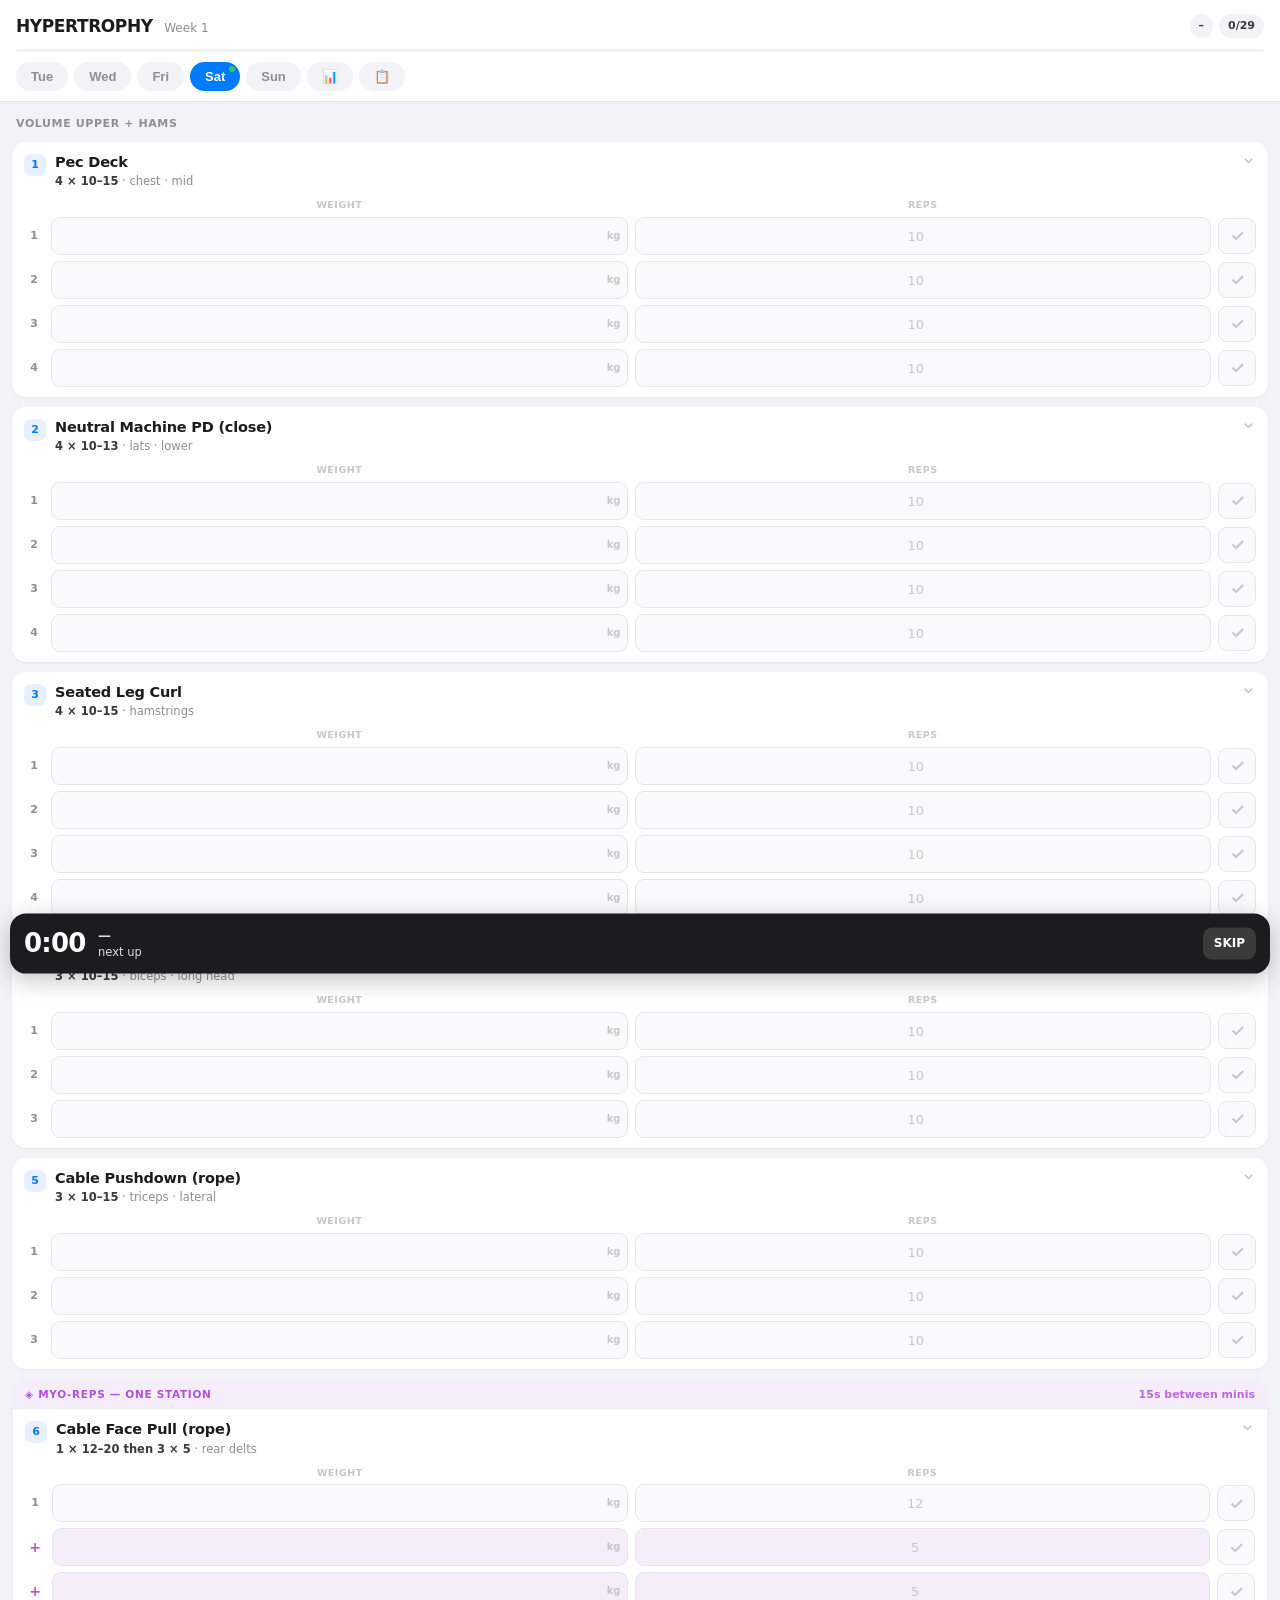
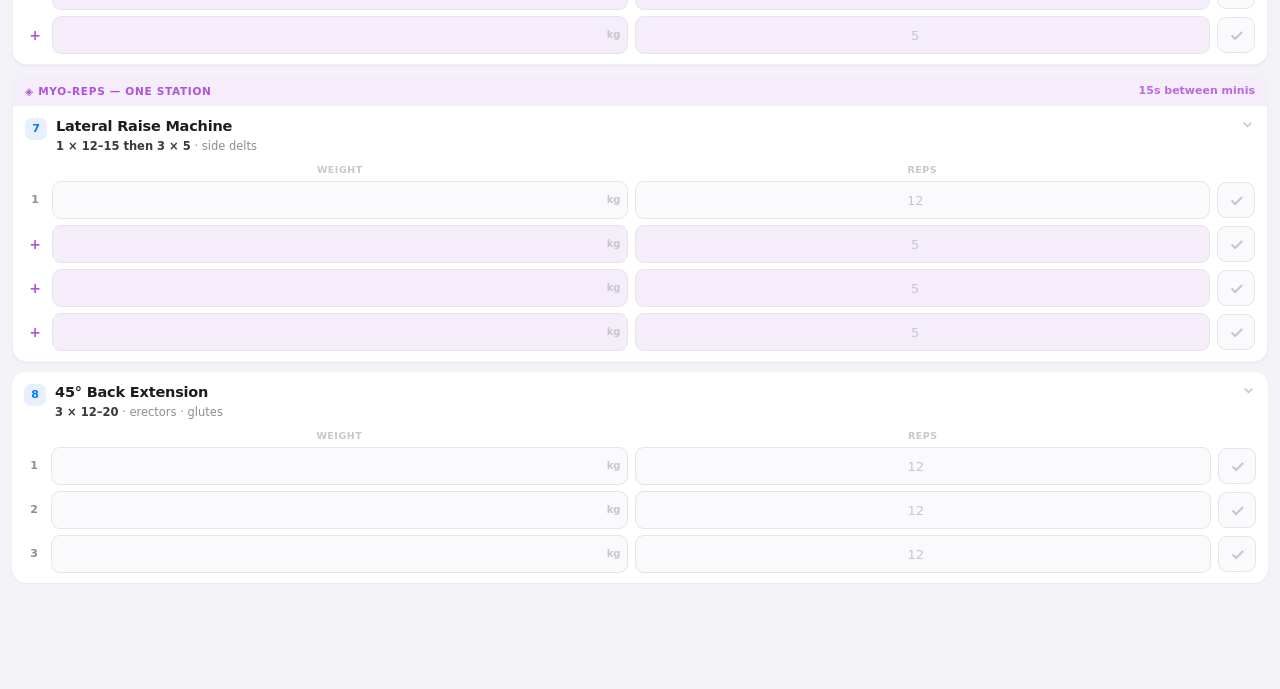
==== commit b9fdd6e5: "v7: rebuild for a busy gym — one station at a time The v6 supersets assumed you could hold two machi" ====
--- a/index.html
+++ b/index.html
@@ -67,7 +67,14 @@
 
 /* ── slot (superset bracket or single) ──────────────── */
 .slot{margin-bottom:10px;border-radius:var(--r);overflow:hidden;box-shadow:var(--sh);background:var(--w)}
-.slot.ss{border:1.5px solid var(--pu2)}
+.slot.ss,.slot.myo{border:1.5px solid var(--pu2)}
+.srow.mini .fld input{background:var(--pu2)}
+.srow.mini .sn{color:var(--pu);font-size:14px}
+.swap{margin-top:9px;display:flex;flex-wrap:wrap;gap:5px;align-items:center}
+.swap-l{font-size:10px;font-weight:800;color:var(--t3);text-transform:uppercase;letter-spacing:.5px;width:100%;margin-bottom:1px}
+.sw{font-size:11.5px;font-weight:600;font-family:inherit;padding:6px 10px;border-radius:8px;border:1px solid var(--b);
+ background:var(--w);color:var(--t2);cursor:pointer;-webkit-tap-highlight-color:transparent}
+.sw.on{background:var(--bl);border-color:var(--bl);color:#fff}
 .ss-hd{display:flex;align-items:center;gap:7px;padding:7px 12px;background:var(--pu2);font-size:10.5px;font-weight:800;color:var(--pu);text-transform:uppercase;letter-spacing:.7px}
 .ss-hd .rt{margin-left:auto;font-weight:600;letter-spacing:0;text-transform:none;font-size:11px;opacity:.85}
 
@@ -239,149 +246,152 @@
 const TICK='<svg viewBox="0 0 24 24" fill="none" stroke="currentColor" stroke-width="3"><path d="M5 12l5 5L20 7"/></svg>';
 
 const PROG=[
-{sh:"Tue",dw:2,lb:"Full Body #1",slots:[
- {ss:1,rest:75,ex:[
-  {id:"incline-db-press",n:"Low Incline DB Press (30°)",s:3,r:"8–12",tg:"chest · upper",
-   nt:"15–30° bench. Scapulae retracted, slight arch. 2–3 s eccentric, deep stretch at the bottom.",su:"Smith Incline (30°)"},
-  {id:"chest-supported-row",n:"Chest-Supported Row (wide)",s:4,r:"8–12",tg:"back · rows",
-   nt:"Elbows ~45°. Squeeze 1 s at the top, full protraction at the bottom.",su:"Machine Row (wide)"}]},
- {ss:1,rest:60,ex:[
-  {id:"leg-extension",n:"Leg Extension",s:4,r:"8–12",tg:"quads · heaviest",
-   nt:"Your progressive quad lift — this is where you chase weight. Slow 2 s negative.",su:"Single-Leg Extension"},
-  {id:"seated-leg-curl",n:"Seated Leg Curl",s:3,r:"10–15",tg:"hamstrings",
-   nt:"Third hamstring exposure — the old programme left them below the 12-set floor. Seated, lean forward.",su:"Single-Leg Seated Curl"},
-  {id:"standing-calf",n:"Standing Calf Raise",s:3,r:"10–15",tg:"calves",
-   nt:"Knees FULLY LOCKED. 2–3 s deep stretch. Toes straight today.",su:"Leg Press Calf Raise"}]},
- {ss:1,rest:50,ex:[
-  {id:"btb-cable-lateral",n:"BTB Cable Lateral Raise",s:4,r:"12–15",tg:"side delts",
-   nt:"Neutral grip, not 'pour the water'. Above parallel. 2–3 s eccentric.",su:"Incline DB Lateral Raise"},
-  {id:"bayesian-curl",n:"Bayesian Cable Curl",s:3,r:"8–12",tg:"biceps · long head",
-   nt:"Lowest pulley, 10–15° waiter's bow, elbow behind the torso. Cable never touches the forearm.",su:"Incline DB Curl"}]},
- {ss:1,rest:40,ex:[
-  {id:"neck-curl",n:"Plate Neck Curl (face up)",s:3,r:"10–15",tg:"neck",
-   nt:"Towel + plate. Week 1: 2 sets at 5 lb only. Stretch the neck 2 min first.",su:"Harness Curl"},
-  {id:"cable-crunch",n:"Cable Rope Crunch",s:3,r:"10–15",tg:"abs",
-   nt:"Round the lower back. 2 s eccentric. Past 30 reps, add weight.",su:"Machine Crunch"}]},
+{sh:"Tue",dw:2,lb:"Heavy upper + quads",slots:[
+ {rest:120,ex:[{id:"machine-incline-press",n:"Machine Incline Press",s:4,r:"8–12",tg:"chest · upper",
+  nt:"One of your three press angles. Retract the shoulder blades, controlled 2–3 s negative, deep stretch at the bottom.",
+  su:["Incline DB Press (30°)","Pec Deck, high setting"]}]},
+ {rest:120,ex:[{id:"t-bar-row",n:"T-Bar Row (machine)",s:4,r:"8–12",tg:"back · thickness",
+  nt:"Chest on the pad so the lower back stays out of it. Elbows ~45°, squeeze 1 s, full stretch at the bottom.",
+  su:["Chest-Supported Row (wide)","Machine Row"]}]},
+ {rest:90,ex:[{id:"leg-extension",n:"Leg Extension",s:4,r:"8–12",tg:"quads · heaviest",
+  nt:"Your progressive quad lift — chase weight here. Seat back, slow 2 s negative.",
+  su:["Leg Press (moderate feet)","Single-Leg Extension"]}]},
+ {myo:1,rest:15,ex:[{id:"lateral-raise-machine",n:"Lateral Raise Machine",s:4,r:"12–15",tg:"side delts",myo:1,
+  nt:"MYO-REPS. One hard set of 12–15, then 15 s rest and 5 more reps, three times. Never leave the machine — this is why it is here.",
+  su:["BTB Cable Lateral Raise","DB Lateral Raise"]}]},
+ {rest:75,ex:[{id:"biceps-machine",n:"Biceps Machine",s:3,r:"10–15",tg:"biceps",
+  nt:"Pad under the upper arms, elbows pinned. Full stretch at the bottom, squeeze at the top.",
+  su:["Incline DB Curl","Bayesian Cable Curl"]}]},
+ {myo:1,rest:15,ex:[{id:"standing-calf",n:"Standing Calf Raise",s:4,r:"12–15",tg:"calves · toes straight",myo:1,
+  nt:"MYO-REPS. Knees FULLY LOCKED, 2–3 s deep stretch at the bottom. Standing beats seated for the gastrocnemius and matches it for soleus.",
+  su:["Leg Press Calf Raise","Smith Calf Raise"]}]},
+ {rest:60,ex:[{id:"crunch",n:"Weighted Crunch",s:3,r:"10–15",tg:"abs · upper",
+  nt:"Plate on the chest. Round the lower back, 2 s eccentric. Crunches out-activate leg raises by ~36% and bias the upper abs — Friday's leg raise covers the lower half.",
+  su:["Machine Crunch","Decline Crunch"]}]},
+ {rest:45,ex:[{id:"neck-curl",n:"Plate Neck Curl (face up)",s:3,r:"10–15",tg:"neck",
+  nt:"Towel and a plate — no machine to queue for, which is why it survived the rebuild. Week 1: 2 sets at 5 lb only.",
+  su:["Harness Neck Curl","Skip if pushed for time"]}]},
 ]},
-{sh:"Wed",dw:3,lb:"Full Body #2 · no dual-cable",slots:[
- {ss:1,rest:75,ex:[
-  {id:"machine-chest-press",n:"Machine Chest Press — flat",s:3,r:"8–12",tg:"chest · mid",
-   nt:"NEW. Flat, not incline — this is the sternocostal work the program was missing.",su:"Flat DB Press"},
-  {id:"lat-pulldown-wide",n:"Lat Pulldown — wide, overhand",s:4,r:"10–13",tg:"lats · width",
-   nt:"NEW grip. Wide overhand, pull to the upper chest, full stretch at the top.",su:"Machine Pulldown (wide)"}]},
- {ss:1,rest:60,ex:[
-  {id:"seated-leg-curl",n:"Seated Leg Curl",s:4,r:"10–15",tg:"hamstrings",
-   nt:"Seated, not lying — ~50% more growth. Lean forward. 2 s eccentric.",su:"Single-Leg Seated Curl"},
-  {id:"leg-press",n:"Leg Press — light",s:3,r:"12–15",tg:"quads · secondary",
-   nt:"Deliberately submaximal. Moderate-high feet, controlled negative.",su:"Machine Squat"}]},
- {ss:1,rest:50,ex:[
-  {id:"db-lateral",n:"DB Lateral Raise",s:3,r:"12–15",tg:"side delts",
-   nt:"Neutral grip, above parallel, 2–3 s eccentric.",su:"Machine Lateral Raise"},
-  {id:"reverse-pec-deck",n:"Reverse Pec Deck",s:4,r:"12–15",tg:"rear delts",
-   nt:"Light. 1–2 s peak hold.",su:"Cable Reverse Fly"}]},
- {ss:1,rest:60,ex:[
-  {id:"assisted-dips",n:"Assisted Dips",s:3,r:"8–12",tg:"chest · lower + triceps",
-   nt:"Moved off Saturday — it used to stack 6 chest sets onto the day after your heaviest press. Slow 2–3 s negative, at least 90° at the elbow.",su:"Cable Pushdown (bar)"},
-  {id:"hip-abd-add",n:"Hip Abd ⇄ Hip Add",s:3,r:"15–25",tg:"glute med · adductors",
-   nt:"Abduction then adduction. Lean forward 30–45°, glutes off the seat.",su:"—"}]},
- {rest:90,ex:[
-  {id:"oh-cable-triceps",n:"OH Cable Triceps Ext (bar)",s:3,r:"10–15",tg:"triceps · long head",
-   nt:"BAR attachment. Elbows FORWARD on the eccentric. ~1.5× the long-head growth of pushdowns.",su:"OH EZ Bar Extension"}]},
+{sh:"Wed",dw:3,lb:"Chest mid + lat width + hams",slots:[
+ {rest:120,ex:[{id:"machine-chest-press",n:"Machine Chest Press — flat",s:4,r:"8–12",tg:"chest · mid",
+  nt:"The flat angle. This is the sternocostal work the old programme had almost none of.",
+  su:["Flat DB Press","Pec Deck"]}]},
+ {rest:120,ex:[{id:"lat-pulldown-wide",n:"Lat Pulldown — wide, overhand",s:4,r:"10–13",tg:"lats · width",
+  nt:"Wide overhand. Pull to the upper chest, full stretch at the top. This is the width movement — nothing else in the week trains the lats abducted.",
+  su:["Machine Pulldown (wide)","Assisted Pull-Up"]}]},
+ {rest:90,ex:[{id:"seated-leg-curl",n:"Seated Leg Curl",s:4,r:"10–15",tg:"hamstrings",
+  nt:"Seated, not lying — about 50% more growth. Lean forward slightly, 2 s eccentric.",
+  su:["Single-Leg Seated Curl","Lying Leg Curl"]}]},
+ {myo:1,rest:15,ex:[{id:"reverse-pec-deck",n:"Reverse Pec Deck",s:4,r:"12–15",tg:"rear delts",myo:1,
+  nt:"MYO-REPS. Light, 1–2 s squeeze at the peak. One machine, one weight, no walking.",
+  su:["Cable Face Pull","Machine Reverse Fly"]}]},
+ {rest:75,ex:[{id:"cable-pushdown",n:"Cable Pushdown (rope)",s:3,r:"10–15",tg:"triceps · lateral",
+  nt:"Spread the rope at the bottom. Elbows pinned to the ribs.",
+  su:["Machine Triceps Extension","Bar Pushdown"]}]},
+ {rest:60,ex:[{id:"hip-abd-add",n:"Hip Abd ⇄ Hip Add",s:3,r:"15–25",tg:"glute med · adductors",
+  nt:"The one true pair in the programme — same machine, you just flip the pads between sets. Lean forward 30–45°.",
+  su:["Cable Abduction","Banded Lateral Walk"]}]},
+ {rest:75,ex:[{id:"db-lateral",n:"DB Lateral Raise",s:4,r:"12–15",tg:"side delts",
+  nt:"Dumbbells, so it works even when every machine is taken. Neutral grip, above parallel, 2–3 s eccentric.",
+  su:["Lateral Raise Machine","Cable Lateral Raise"]}]},
 ]},
-{sh:"Fri",dw:5,lb:"Full Body #3 · heaviest",slots:[
- {rest:150,ex:[
-  {id:"smith-incline",n:"Smith Incline Press (30°)",s:3,r:"6–10",tg:"chest · upper",
-   nt:"Heaviest press of the week. Straight sets — don't superset this one. Add weight weekly.",su:"Machine Incline Press"}]},
- {rest:150,ex:[
-  {id:"seated-cable-row",n:"Seated Cable Row (V → waist)",s:4,r:"6–10",tg:"back · heavy",
-   nt:"Heaviest row of the week, and now in a real strength rep range. Pull to the waist.",su:"Machine Row"}]},
- {ss:1,rest:60,ex:[
-  {id:"leg-extension",n:"Leg Extension",s:3,r:"10–13",tg:"quads",
-   nt:"Second quad exposure. Slightly lighter than Tuesday.",su:"Single-Leg Extension"},
-  {id:"standing-calf",n:"Standing Calf Raise",s:3,r:"10–15",tg:"calves",
-   nt:"Knees locked, 2–3 s stretch. TOES OUT today.",su:"Donkey Calf Raise"}]},
- {ss:1,rest:50,ex:[
-  {id:"db-lateral",n:"DB Lateral Raise",s:3,r:"10–15",tg:"side delts",
-   nt:"Heavier and lower-rep than the cable version.",su:"Machine Lateral Raise"},
-  {id:"hammer-curl",n:"Hammer Curl",s:2,r:"8–12",tg:"brachialis",
-   nt:"Straight, not cross-body. The only forearm-ish work left in the program.",su:"Neutral Preacher Curl"}]},
- {ss:1,rest:45,ex:[
-  {id:"back-extension",n:"45° Back Extension",s:3,r:"12–20",tg:"erectors · glutes",
-   nt:"Pad high. Round at the bottom, neutral at the top — never hyperextend.",su:"Reverse Hyperextension"},
-  {id:"hanging-leg-raise",n:"Hanging Leg Raise",s:2,r:"10–20",tg:"abs",
-   nt:"Posterior pelvic tilt at the top. No swinging.",su:"Reverse Crunch"},
-  {id:"neck-ext",n:"Plate Neck Ext (face down)",s:2,r:"6–8",tg:"neck · strength",
-   nt:"Heavier plate, lower reps. Extend to neutral ONLY.",su:"Harness Extension"}]},
+{sh:"Fri",dw:5,lb:"Heaviest",slots:[
+ {rest:120,ex:[{id:"machine-decline-press",n:"Machine Decline Press",s:4,r:"6–10",tg:"chest · lower",
+  nt:"Your third press angle and the heaviest press of the week. Decline loads the lower sternal fibres nothing else here reaches.",
+  su:["Assisted Dips","Machine Chest Press — flat"]}]},
+ {rest:120,ex:[{id:"seated-cable-row",n:"Seated Cable Row (V → waist)",s:4,r:"6–10",tg:"back · heavy",
+  nt:"Heaviest row of the week, in a real strength range. Pull to the waist, lean forward at the stretch.",
+  su:["T-Bar Row","Machine Row"]}]},
+ {rest:120,ex:[{id:"leg-press",n:"Leg Press",s:4,r:"10–13",tg:"quads",
+  nt:"Moderate-high feet, controlled negative, no locking out. Second quad exposure.",
+  su:["Leg Extension","Machine Squat"]}]},
+ {myo:1,rest:15,ex:[{id:"lateral-raise-machine",n:"Lateral Raise Machine",s:4,r:"12–15",tg:"side delts",myo:1,
+  nt:"MYO-REPS. Second side-delt session — your single highest-leverage muscle for how the upper body reads.",
+  su:["BTB Cable Lateral Raise","DB Lateral Raise"]}]},
+ {rest:75,ex:[{id:"db-oh-triceps",n:"Seated DB Overhead Ext",s:3,r:"10–15",tg:"triceps · long head",
+  nt:"One dumbbell, both hands, seated on any bench — the least contested setup in the gym. The long head crosses the shoulder, so overhead is the ONLY way to load it stretched: ~1.5× the growth of pushdowns. This is the one overhead slot in the week.",
+  su:["OH Cable Extension (bar)","Cross-Body Cable Extension"]}]},
+ {myo:1,rest:15,ex:[{id:"standing-calf",n:"Standing Calf Raise",s:4,r:"12–15",tg:"calves · toes out",myo:1,
+  nt:"MYO-REPS. Knees locked, deep stretch. Toes out today.",
+  su:["Leg Press Calf Raise","Smith Calf Raise"]}]},
+ {rest:60,ex:[{id:"hanging-leg-raise",n:"Hanging Leg Raise",s:3,r:"10–20",tg:"abs · lower",
+  nt:"Posterior pelvic tilt at the top, no swinging. Leg raises bias the lower abs where crunches bias the upper — that is why the week has one of each.",
+  su:["Captain's Chair Raise","Reverse Crunch"]}]},
+ {rest:45,ex:[{id:"neck-ext",n:"Plate Neck Ext (face down)",s:2,r:"6–8",tg:"neck · strength",
+  nt:"Heavier plate, lower reps. Extend to neutral ONLY, never past.",
+  su:["Harness Neck Extension","Skip if pushed for time"]}]},
 ]},
-{sh:"Sat",dw:6,lb:"Full Body #4",slots:[
- {ss:1,rest:75,ex:[
-  {id:"pec-deck",n:"Pec Deck — mid height",s:3,r:"10–15",tg:"chest · mid",
-   nt:"NEW. Mid-height, not low-to-high — the old cable fly was another upper-chest movement.",su:"Mid Cable Fly"},
-  {id:"neutral-machine-pd",n:"Neutral Machine PD (close)",s:4,r:"10–13",tg:"lats · lower",
-   nt:"Elbows down toward the hips. Full stretch at the top.",su:"Single-Arm Cable PD"}]},
- {ss:1,rest:60,ex:[
-  {id:"seated-leg-curl",n:"Seated Leg Curl",s:4,r:"10–15",tg:"hamstrings",
-   nt:"Second hamstring session. Straight sets, recovery from Wednesday.",su:"Single-Leg Seated Curl"},
-  {id:"standing-calf",n:"Standing Calf Raise",s:3,r:"10–15",tg:"calves",
-   nt:"Knees locked. TOES IN today. 20 s loaded stretch between sets.",su:"Leg Press Calf Raise"}]},
- {ss:1,rest:55,ex:[
-  {id:"btb-cable-lateral",n:"BTB Cable Lateral Raise",s:4,r:"12–15",tg:"side delts",
-   nt:"Neutral grip, above parallel.",su:"Cable Y-Raise"},
-  {id:"oh-cable-triceps",n:"OH Cable Triceps Ext (bar)",s:3,r:"10–15",tg:"triceps · long head",
-   nt:"BAR. Elbows forward on the eccentric.",su:"OH EZ Bar Extension"},
-  {id:"bayesian-curl",n:"Bayesian Cable Curl",s:3,r:"8–12",tg:"biceps · long head",
-   nt:"Second biceps session. This replaced the reverse curls.",su:"Incline DB Curl"}]},
- {ss:1,rest:50,ex:[
-  {id:"face-pull",n:"Cable Face Pull (rope)",s:3,r:"12–20",tg:"rear delts · external rotation",
-   nt:"Second rear-delt exercise — the pec deck alone was the only one in the week. Rope at eye height, pull to the forehead, elbows high, rotate at the end.",su:"Reverse Pec Deck"},
-  {id:"back-extension-light",n:"45° Back Ext (light)",s:2,r:"15–20",tg:"erectors",
-   nt:"Bodyweight or a light plate. Second lower-back exposure.",su:"Reverse Hyperextension"}]},
+{sh:"Sat",dw:6,lb:"Volume upper + hams",slots:[
+ {rest:90,ex:[{id:"pec-deck",n:"Pec Deck",s:4,r:"10–15",tg:"chest · mid",
+  nt:"Mid height, not low-to-high. Deep stretch with the elbows back, 1 s squeeze.",
+  su:["Machine Chest Press — flat","Mid Cable Fly"]}]},
+ {rest:90,ex:[{id:"neutral-machine-pd",n:"Neutral Machine PD (close)",s:4,r:"10–13",tg:"lats · lower",
+  nt:"Close neutral grip. Elbows down toward the hips, full stretch at the top. Different grip from Wednesday on purpose.",
+  su:["Close-Grip Cable Pulldown","Machine Pullover"]}]},
+ {rest:90,ex:[{id:"seated-leg-curl",n:"Seated Leg Curl",s:4,r:"10–15",tg:"hamstrings",
+  nt:"Second hamstring session. Lean forward, 2 s eccentric.",
+  su:["Single-Leg Seated Curl","Lying Leg Curl"]}]},
+ {rest:75,ex:[{id:"incline-db-curl",n:"Incline DB Curl",s:3,r:"10–15",tg:"biceps · long head",
+  nt:"Bench at 45–60°, arms hanging behind the torso. Loads the long head stretched — the reason it beats a standing curl.",
+  su:["Bayesian Cable Curl","Biceps Machine"]}]},
+ {rest:75,ex:[{id:"cable-pushdown",n:"Cable Pushdown (rope)",s:3,r:"10–15",tg:"triceps · lateral",
+  nt:"Second pushdown session. Spread the rope at the bottom.",
+  su:["Machine Triceps Extension","Bar Pushdown"]}]},
+ {myo:1,rest:15,ex:[{id:"face-pull",n:"Cable Face Pull (rope)",s:4,r:"12–20",tg:"rear delts",myo:1,
+  nt:"MYO-REPS. Rope at eye height, pull to the forehead, elbows high. Second rear-delt exercise — the pec deck alone was the only one in the week.",
+  su:["Reverse Pec Deck","Band Pull-Apart"]}]},
+ {myo:1,rest:15,ex:[{id:"lateral-raise-machine",n:"Lateral Raise Machine",s:4,r:"12–15",tg:"side delts",myo:1,
+  nt:"MYO-REPS. Third side-delt session. Saturday had none — and side delts are the one muscle that actually changes how wide you look.",
+  su:["BTB Cable Lateral Raise","DB Lateral Raise"]}]},
+ {rest:75,ex:[{id:"back-extension",n:"45° Back Extension",s:3,r:"12–20",tg:"erectors · glutes",
+  nt:"Pad high. Round at the bottom, neutral at the top — never hyperextend.",
+  su:["Reverse Hyperextension","Seated Back Extension"]}]},
 ]},
-{sh:"Sun",dw:0,lb:"Full Body #5 · lighter",slots:[
- {ss:1,rest:75,ex:[
-  {id:"machine-incline-press",n:"Machine Incline Press",s:3,r:"10–15",tg:"chest · upper",
-   nt:"Lightest pressing day. Squeeze and stretch over load.",su:"Incline DB Fly (30°)"},
-  {id:"neutral-machine-pd",n:"Neutral Machine PD",s:3,r:"12–15",tg:"lats",
-   nt:"Third back exposure. Elbows to the hips.",su:"Machine Pulldown"}]},
- {ss:1,rest:60,ex:[
-  {id:"leg-extension",n:"Leg Extension",s:4,r:"10–15",tg:"quads",
-   nt:"Third quad exposure. Higher reps than Tuesday.",su:"Single-Leg Extension"},
-  {id:"hip-abd-add",n:"Hip Abd ⇄ Hip Add",s:3,r:"15–25",tg:"glute med · adductors",
-   nt:"Lean forward 30–45°. Glutes off the seat.",su:"—"}]},
- {ss:1,rest:50,ex:[
-  {id:"btb-cable-lateral",n:"BTB Cable Lateral Raise",s:4,r:"15–20",tg:"side delts",
-   nt:"Highest-rep delt work of the week — but no longer 20–25.",su:"Cable Y-Raise"},
-  {id:"reverse-pec-deck",n:"Reverse Pec Deck",s:4,r:"15–20",tg:"rear delts",
-   nt:"Light, constant tension, 1–2 s peak squeeze.",su:"Cable Reverse Fly"}]},
- {ss:1,rest:50,ex:[
-  {id:"incline-db-curl",n:"Incline DB Curl",s:3,r:"10–15",tg:"biceps · long head",
-   nt:"Third biceps session. Bench at 45–60°, arms hanging behind the torso.",su:"Bayesian Cable Curl"},
-  {id:"cable-pushdown",n:"Cable Pushdown (rope)",s:3,r:"10–15",tg:"triceps · lateral",
-   nt:"Covers what the overhead extension misses. Spread the rope at the bottom.",su:"Assisted Dip"}]},
- {rest:45,ex:[
-  {id:"standing-calf",n:"Standing Calf Raise",s:3,r:"15–20",tg:"calves",
-   nt:"Fourth calf session. Knees locked, toes straight.",su:"Leg Press Calf Raise"}]},
+{sh:"Sun",dw:0,lb:"Lighter",slots:[
+ {rest:90,ex:[{id:"machine-incline-press",n:"Machine Incline Press",s:3,r:"10–15",tg:"chest · upper",
+  nt:"Lightest pressing day. Squeeze and stretch over load.",
+  su:["Incline DB Press (30°)","Pec Deck, high setting"]}]},
+ {rest:90,ex:[{id:"chest-supported-row",n:"Chest-Supported Row (wide)",s:4,r:"10–13",tg:"back · upper",
+  nt:"Wide elbows for upper back. Chest stays on the pad throughout.",
+  su:["T-Bar Row","Machine Row (wide)"]}]},
+ {rest:90,ex:[{id:"leg-extension",n:"Leg Extension",s:4,r:"10–15",tg:"quads",
+  nt:"Third quad exposure, higher reps than Tuesday.",
+  su:["Leg Press (moderate feet)","Single-Leg Extension"]}]},
+ {myo:1,rest:15,ex:[{id:"db-lateral",n:"DB Lateral Raise",s:4,r:"15–20",tg:"side delts",myo:1,
+  nt:"MYO-REPS with dumbbells — nothing to queue for. Highest-rep delt work of the week.",
+  su:["Lateral Raise Machine","Cable Lateral Raise"]}]},
+ {rest:75,ex:[{id:"seated-leg-curl",n:"Seated Leg Curl",s:3,r:"10–15",tg:"hamstrings",
+  nt:"Third hamstring exposure — clears the 12-set floor.",
+  su:["Single-Leg Seated Curl","Lying Leg Curl"]}]},
+ {myo:1,rest:15,ex:[{id:"standing-calf",n:"Standing Calf Raise",s:4,r:"15–20",tg:"calves · toes in",myo:1,
+  nt:"MYO-REPS. Fourth calf session, toes in today.",
+  su:["Leg Press Calf Raise","Smith Calf Raise"]}]},
+ {rest:60,ex:[{id:"hip-abd-add",n:"Hip Abd ⇄ Hip Add",s:3,r:"15–25",tg:"glute med · adductors",
+  nt:"Same machine, flip the pads. Lean forward 30–45°.",
+  su:["Cable Abduction","Banded Lateral Walk"]}]},
 ]},
 ];
 
 const REFS=[
-{t:"⏱️ Why the supersets",i:[
- "<strong>Paired blocks are the whole reason this fits in the time.</strong> While one muscle works the other recovers, so a 40–75 s walk-over gives each exercise ~2 min of real rest.",
- "Supersets produce the <strong>same strength and hypertrophy</strong> as straight sets in a fraction of the session — that's the trade being made here.",
- "<strong>Friday's first two lifts are deliberately NOT supersetted.</strong> They're the heaviest work of the week and they get full rest.",
- "Alternate A → B → A → B. Log each set as you finish it and the rest timer runs itself."]},
+{t:"🏟️ Built for a busy gym",i:[
+ "<strong>You never hold two stations at once.</strong> Every exercise is straight sets on one machine — no walking back and forth to hold a superset together.",
+ "<strong>Myo-reps buy the time back instead.</strong> One hard set, 15 s rest, 5 more reps, three times — same weight, same machine, roughly four sets of stimulus in about a third of the time. That is why the delts, calves and rear delts are done this way.",
+ "<strong>The one exception is Hip Abd ⇄ Hip Add</strong>, which is a single machine — you just flip the pads.",
+ "<strong>Every exercise has two named alternatives.</strong> Open the card and tap one if the station is taken. Your log keeps them separate, so swapping doesn't corrupt the weights on the main lift.",
+ "Intensity techniques are here for <em>time</em>, not intensity — volume-equated they grow the same as straight sets, they just finish sooner."]},
 {t:"📈 Progression",i:[
  "<strong>Double progression.</strong> When every set of an exercise hits the TOP of its rep range, add the smallest increment next session.",
  "The app now stores reps as well as weight, so it can actually tell you when that happens — the ▲ on a card means you earned the jump.",
  "<strong>4 weeks, then a deload:</strong> same weights, half the sets.",
  "Leg extension is your progressive quad lift. Leg press stays deliberately light."]},
 {t:"🎯 What changed and why",i:[
- "<strong>Chest was 15 sets upper / 3 sets everything else.</strong> Now 9 / 9 — flat machine press and a mid-height pec deck came in.",
- "<strong>Back was outmuscled by chest 22:14, with no wide grip anywhere.</strong> Now 18 sets and Wednesday leads with a wide overhand pulldown.",
- "<strong>17 sets a week went to forearms, 5 to biceps.</strong> Reverse curls and wrist curls are gone; supinated curls went 5 → 11.",
- "<strong>Quads were the lowest-volume major muscle.</strong> 10 → 14, via leg extension three times a week.",
- "<strong>37% of sets sat above 16 reps</strong>, where the stack has no small enough increment to progress with. Now 14%.",
- "<strong>No add-on block.</strong> Everything you skipped lived down there — the neck work never happened once."]},
+ "<strong>No supersets across the gym floor.</strong> The previous version assumed you could hold two machines at once. You can't, so everything is single-station now.",
+ "<strong>Three press angles instead of one.</strong> Incline, flat and decline machine presses — chest is 19 sets split 7 upper / 8 mid / 4 lower, where it used to be 15 upper and 3 of everything else.",
+ "<strong>T-bar row added</strong>, so back sits at 20 sets across five angles: T-bar, wide overhand, close neutral, seated cable, chest-supported.",
+ "<strong>Lateral raise machine and biceps machine</strong> pulled in — single stations for two priority muscles, no dumbbells to hunt for.",
+ "<strong>Overhead triceps kept, once.</strong> Pushdowns twice a week for the lateral head, but the long head only lengthens overhead, and it is the biggest of the three — so Friday uses one dumbbell on any bench.",
+ "<strong>Crunch and leg raise, one each.</strong> Crunches out-activate leg raises by about 36% and bias the upper abs; leg raises bias the lower. One of each covers both.",
+ "<strong>Neck work survived</strong> only because a plate and a towel need no machine."]},
 {t:"🔥 Warm-up",i:[
  "<strong>5 minutes on the bike or an incline walk</strong> to raise temperature. That's the whole general warm-up.",
  "<strong>Ramp-up sets on the FIRST exercise of each block only</strong> — 2–3 progressively heavier sets of about 5 reps, stopping well short. They don't count toward your volume and the app doesn't log them.",
@@ -455,30 +465,39 @@
    accounting used to set the targets, so plan and actual are comparable.
    Band = 12–20 weekly sets per muscle (Baz-Valle 2022 systematic review). */
 const MUS={
- "incline-db-press":{Chest:1,Triceps:.5},"smith-incline":{Chest:1,Triceps:.5},
  "machine-incline-press":{Chest:1,Triceps:.5},"machine-chest-press":{Chest:1,Triceps:.5},
- "pec-deck":{Chest:1},"assisted-dips":{Chest:1,Triceps:1},
- "chest-supported-row":{Back:1,"Rear delt":.5,Biceps:.5},
+ "machine-decline-press":{Chest:1,Triceps:.5},"pec-deck":{Chest:1},
+ "t-bar-row":{Back:1,"Rear delt":.5,Biceps:.5},"chest-supported-row":{Back:1,"Rear delt":.5,Biceps:.5},
  "seated-cable-row":{Back:1,"Rear delt":.5,Biceps:.5},
  "lat-pulldown-wide":{Back:1,Biceps:.5},"neutral-machine-pd":{Back:1,Biceps:.5},
- "btb-cable-lateral":{"Side delt":1},"db-lateral":{"Side delt":1},
- "reverse-pec-deck":{"Rear delt":1},"face-pull":{"Rear delt":1},"oh-cable-triceps":{Triceps:1},"cable-pushdown":{Triceps:1},
- "bayesian-curl":{Biceps:1},"incline-db-curl":{Biceps:1},"hammer-curl":{Biceps:.5},
+ "lateral-raise-machine":{"Side delt":1},"db-lateral":{"Side delt":1},
+ "reverse-pec-deck":{"Rear delt":1},"face-pull":{"Rear delt":1},
+ "cable-pushdown":{Triceps:1},"db-oh-triceps":{Triceps:1},
+ "biceps-machine":{Biceps:1},"incline-db-curl":{Biceps:1},
  "leg-extension":{Quads:1},"leg-press":{Quads:1},"seated-leg-curl":{Hamstrings:1},
  "standing-calf":{Calves:1},"hip-abd-add":{"Glute med":1},
- "cable-crunch":{Abs:1},"hanging-leg-raise":{Abs:1},
- "back-extension":{Erectors:1,Hamstrings:.5},"back-extension-light":{Erectors:1,Hamstrings:.5},
+ "crunch":{Abs:1},"hanging-leg-raise":{Abs:1},
+ "back-extension":{Erectors:1,Hamstrings:.5},
  "neck-curl":{Neck:1},"neck-ext":{Neck:1}};
-const KBW='gymv2:bw', SCALE=30;   // bar scale: 0-30 sets, band 12-20
-const allIds=()=>{const s=new Set();PROG.forEach(d=>d.slots.forEach(sl=>sl.ex.forEach(x=>s.add(x.id))));return [...s]};
-const exName=id=>{for(const d of PROG)for(const sl of d.slots)for(const x of sl.ex)if(x.id===id)return x.n;return id};
+const KBW='gymv2:bw', SCALE=30;
+const KV='gymv2:var:';
+const varOf=(di,si)=>J(KV+di+':'+si,0);
+const setVar=(di,si,v)=>W(KV+di+':'+si,v);
+const baseId=id=>id.split('@')[0];
+function variantName(x,v){return v===0?x.n:(x.su&&x.su[v-1])||x.n}
+function variantId(x,v){return v===0?x.id:x.id+'@'+v}   // bar scale: 0-30 sets, band 12-20
+const allIds=()=>{const s=new Set();PROG.forEach((d,di)=>d.slots.forEach((sl,si)=>sl.ex.forEach(x=>{
+  s.add(x.id); (x.su||[]).forEach((_,i)=>s.add(x.id+'@'+(i+1)))})));return [...s]};
+const exName=id=>{const b=baseId(id),v=+(id.split('@')[1]||0);
+  for(const d of PROG)for(const sl of d.slots)for(const x of sl.ex)if(x.id===b)return variantName(x,v);return id};
 function plannedVol(){const t={};
   PROG.forEach(d=>d.slots.forEach(sl=>sl.ex.forEach(x=>{
     for(const m in MUS[x.id]||{})t[m]=(t[m]||0)+x.s*MUS[x.id][m]})));return t}
 function actualVol(n){const cut=new Date(Date.now()-n*864e5).toISOString().slice(0,10),t={};
   allIds().forEach(id=>getEx(id).forEach(e=>{if(e.d>cut){
     const c=e.sets.filter(Boolean).length;
-    for(const m in MUS[id]||{})t[m]=(t[m]||0)+c*MUS[id][m]}}));return t}
+    const b=baseId(id);
+    for(const m in MUS[b]||{})t[m]=(t[m]||0)+c*MUS[b][m]}}));return t}
 function trainedDays(){const s=new Set();
   allIds().forEach(id=>getEx(id).forEach(e=>{if(e.sets.filter(Boolean).length)s.add(e.d)}));
   return [...s].sort()}
@@ -515,9 +534,9 @@
 function sessionSets(){
   let done=0,total=0,stamps=[];
   if(!PROG[day])return {done,total,stamps};
-  PROG[day].slots.forEach(sl=>sl.ex.forEach(x=>{
+  PROG[day].slots.forEach((sl,si)=>sl.ex.forEach(x=>{
     total+=x.s;
-    const e=today(x.id);
+    const e=today(variantId(x,varOf(day,si)));
     if(e){done+=e.sets.filter(Boolean).length; e.ts.forEach(t=>t&&stamps.push(t))}
   }));
   return {done,total,stamps:stamps.sort((a,b)=>a-b)};
@@ -584,34 +603,38 @@
   const D=PROG[day];
   let h=`<div class="dv active"><div class="dlb">${D.lb}</div>`, n=0;
   D.slots.forEach((sl,si)=>{
-    const pair=sl.ex.length>1;
-    h+=`<div class="slot${pair?' ss':''}">`;
-    if(pair)h+=`<div class="ss-hd">⇄ Superset — alternate<span class="rt">${sl.rest}s between</span></div>`;
+    const isMyo=!!sl.ex[0].myo;
+    h+=`<div class="slot${isMyo?' myo':''}">`;
+    if(isMyo)h+=`<div class="ss-hd">◈ Myo-reps — one station<span class="rt">15s between minis</span></div>`;
     sl.ex.forEach((x,xi)=>{
       n++;
-      const p=prev(x.id), t=today(x.id);
+      const v=varOf(day,si), xid=variantId(x,v), xn=variantName(x,v);
+      const p=prev(xid), t=today(xid);
       const doneN=t?t.sets.filter(Boolean).length:0;
-      const lbl=pair?String.fromCharCode(65+xi):String(n);
+      const lbl=String(n);
       let prevH='';
-      if(p)prevH=`<div class="ex-prev${earned(x)?' up':''}">${fmtSets(p)}${earned(x)?' ▲':''}</div>`;
+      if(p)prevH=`<div class="ex-prev${earned({...x,id:xid})?' up':''}">${fmtSets(p)}${earned({...x,id:xid})?' ▲':''}</div>`;
       let rows=`<div class="shdr"><span></span><span>Weight</span><span>Reps</span><span></span></div>`;
       for(let i=0;i<x.s;i++){
         const st=t&&t.sets[i], ps=p&&p.sets[i];
-        rows+=`<div class="srow${st?' done':''}" id="r-${si}-${xi}-${i}">
-          <div class="sn">${i+1}</div>
+        const mini=x.myo&&i>0;
+        rows+=`<div class="srow${st?' done':''}${mini?' mini':''}" id="r-${si}-${xi}-${i}">
+          <div class="sn">${mini?'+':i+1}</div>
           <div class="fld"><input type="number" inputmode="decimal" step="0.5" placeholder="${ps?n1(ps.w):''}" value="${st?n1(st.w):''}" id="w-${si}-${xi}-${i}"><span class="u">kg</span></div>
-          <div class="fld"><input type="number" inputmode="numeric" placeholder="${ps?ps.r:x.r.split(/[–-]/)[0]}" value="${st?st.r:''}" id="p-${si}-${xi}-${i}"></div>
+          <div class="fld"><input type="number" inputmode="numeric" placeholder="${ps?ps.r:(mini?'5':x.r.split(/[–-]/)[0])}" value="${st?st.r:''}" id="p-${si}-${xi}-${i}"></div>
           <button class="tick" onclick="mark(${si},${xi},${i})">${TICK}</button></div>`;
       }
       h+=`<div class="ex" id="ex-${si}-${xi}">
         <div class="ex-hd" onclick="this.parentNode.classList.toggle('open')">
           <div class="ex-badge${doneN>=x.s?' done':''}">${lbl}</div>
-          <div class="ex-main"><div class="ex-n">${x.n}</div>
-            <div class="ex-sub"><b>${x.s} × ${x.r}</b> · <span class="tgt">${x.tg}</span></div></div>
+          <div class="ex-main"><div class="ex-n">${xn}</div>
+            <div class="ex-sub"><b>${x.myo?'1 × '+x.r+' then 3 × 5':x.s+' × '+x.r}</b> · <span class="tgt">${x.tg}</span></div></div>
           ${prevH}${CHEV}</div>
         <div class="sets">${rows}</div>
-        <div class="det"><div class="nt">${x.nt}${x.su&&x.su!=='—'?`<span class="sub">↳ Sub: ${x.su}</span>`:''}</div>
-          <div class="hist" id="h-${si}-${xi}">${histHTML(x.id)}</div></div></div>`;
+        <div class="det"><div class="nt">${x.nt}</div>
+          <div class="swap"><span class="swap-l">Station taken?</span>
+            ${[x.n,...(x.su||[])].map((alt,vi)=>`<button class="sw${vi===v?' on':''}" onclick="event.stopPropagation();swapTo(${si},${xi},${vi})">${alt}</button>`).join('')}</div>
+          <div class="hist" id="h-${si}-${xi}">${histHTML(xid)}</div></div></div>`;
     });
     h+=`</div>`;
   });
@@ -687,30 +710,33 @@
 }
 
 /* ═══════════ actions ═══════════ */
+function swapTo(si,xi,v){setVar(day,si,v);render();toast(v?'Swapped in':'Back to the main lift')}
 function mark(si,xi,i){
   const sl=PROG[day].slots[si], x=sl.ex[xi];
+  const v=varOf(day,si), xid=variantId(x,v), xn=variantName(x,v);
   const wi=document.getElementById(`w-${si}-${xi}-${i}`), pi=document.getElementById(`p-${si}-${xi}-${i}`);
   const row=document.getElementById(`r-${si}-${xi}-${i}`);
   if(row.classList.contains('done')){
-    unlogSet(x.id,i);row.classList.remove('done');paint();refreshHist(si,xi);return;
+    unlogSet(xid,i);row.classList.remove('done');paint();refreshHist(si,xi);return;
   }
   const w=wi.value.trim()||wi.placeholder, r=pi.value.trim()||pi.placeholder;
   if(!w||!r){toast('Weight and reps first');wi.focus();return}
   wi.value=w;pi.value=r;
-  logSet(x.id,i,w,r);
+  logSet(xid,i,w,r);
   row.classList.add('done');
   const badge=document.querySelector(`#ex-${si}-${xi} .ex-badge`);
-  const t=today(x.id);
+  const t=today(xid);
   if(t&&t.sets.filter(Boolean).length>=x.s)badge.classList.add('done');
   refreshHist(si,xi);paint();
   // superset: point at the partner; otherwise the same exercise
-  const partner=sl.ex.length>1?sl.ex[(xi+1)%sl.ex.length]:null;
-  startRest(sl.rest, partner?partner.n:x.n, partner?'then back to '+x.n:`set ${i+2} of ${x.s}`);
+  if(i+1<x.s) startRest(sl.rest, xn, x.myo?`then ${i?'another':'the first'} mini-set of 5`:`set ${i+2} of ${x.s}`);
+  else skipRest();
   if(sessionSets().done===sessionSets().total)setTimeout(finish,900);
 }
 function refreshHist(si,xi){
   const el=document.getElementById(`h-${si}-${xi}`);
-  if(el)el.innerHTML=histHTML(PROG[day].slots[si].ex[xi].id);
+  const x=PROG[day].slots[si].ex[xi];
+  if(el)el.innerHTML=histHTML(variantId(x,varOf(day,si)));
 }
 function go(i){day=i;render();window.scrollTo({top:0,behavior:'smooth'})}
 function toast(m){const t=document.getElementById('toast');t.textContent=m;t.classList.add('show');setTimeout(()=>t.classList.remove('show'),1600)}
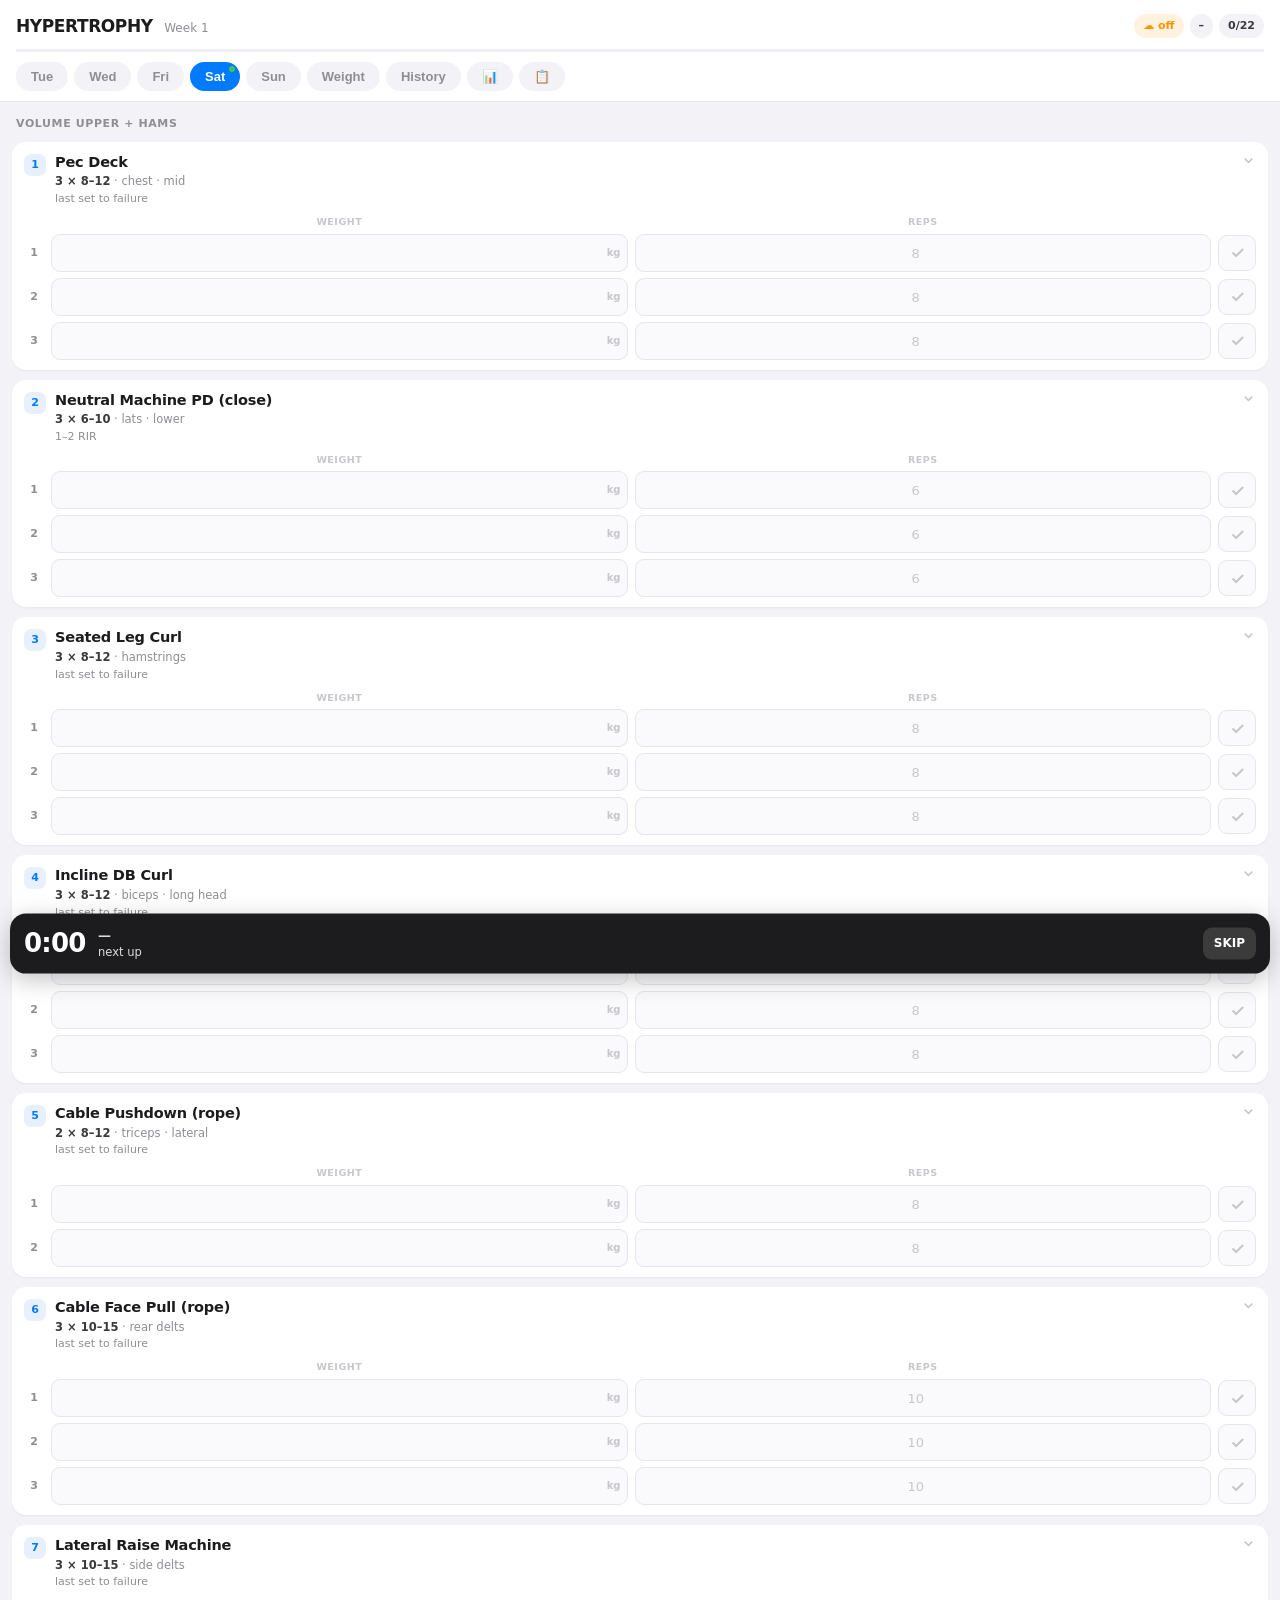
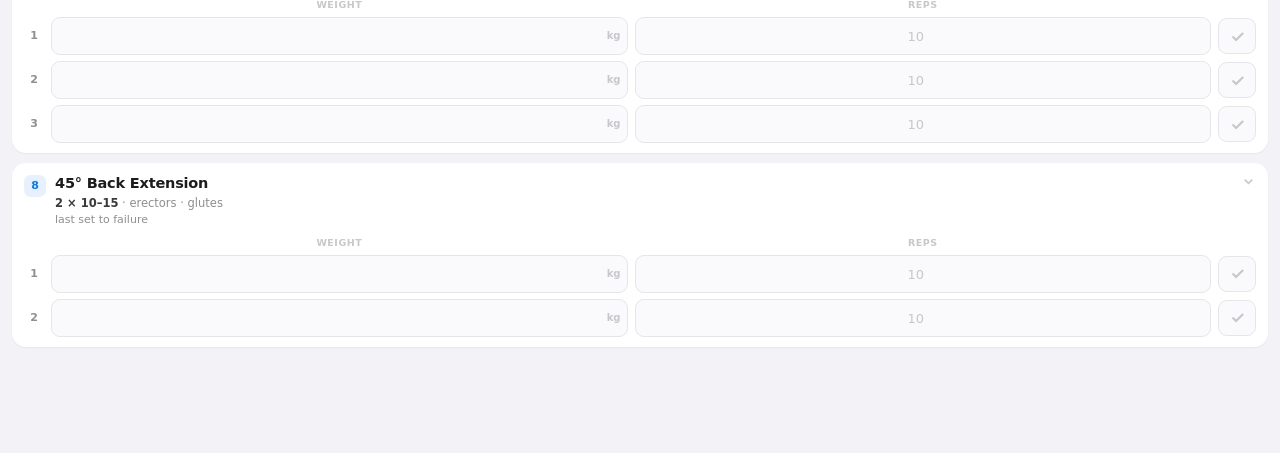
==== commit 66a2f9f0: "v9: 3-set lower-rep programme, per-day history, endless week count, cloud sync, weight chart, home-s" ====
--- a/index.html
+++ b/index.html
@@ -7,208 +7,12 @@
 <meta name="apple-mobile-web-app-title" content="Gym">
 <meta name="theme-color" content="#f2f2f7">
 <title>Gym</title>
-<style>
-*{margin:0;padding:0;box-sizing:border-box}
-:root{
-  --bg:#f2f2f7;--w:#fff;--w2:#fafafd;
-  --t:#1c1c1e;--t2:#3a3a3c;--t3:#8e8e93;--t4:#c7c7cc;
-  --b:#e5e5ea;--b2:#f0f0f4;
-  --bl:#007aff;--bl2:#e8f0fe;
-  --gn:#34c759;--gn2:#e7f9ec;
-  --or:#ff9500;--or2:#fff3e0;
-  --pu:#af52de;--pu2:#f5eefa;
-  --rd:#ff3b30;--rd2:#ffedec;
-  --r:14px;--sh:0 1px 2px rgba(0,0,0,.05);
-  --restbg:#1c1c1e;--restfg:#fff;
-  --safe-b:env(safe-area-inset-bottom,0px);
-}
-@media(prefers-color-scheme:dark){:root{
-  --bg:#000;--w:#1c1c1e;--w2:#232325;
-  --t:#fff;--t2:#e5e5ea;--t3:#8e8e93;--t4:#48484a;
-  --b:#38383a;--b2:#2c2c2e;
-  --bl:#0a84ff;--bl2:#0d2947;
-  --gn:#30d158;--gn2:#0f2e18;
-  --or:#ff9f0a;--or2:#332200;
-  --pu:#bf5af2;--pu2:#2a1533;
-  --rd:#ff453a;--rd2:#3a1512;
-  --restbg:#f2f2f7;--restfg:#000;
-}}
-body{
-  font-family:-apple-system,BlinkMacSystemFont,'SF Pro Text',system-ui,sans-serif;
-  background:var(--bg);color:var(--t);line-height:1.45;-webkit-font-smoothing:antialiased;
-  -webkit-text-size-adjust:100%;padding-bottom:calc(96px + var(--safe-b));
-}
-
-/* ── header ─────────────────────────────────────────── */
-.hd{background:var(--w);padding:calc(14px + env(safe-area-inset-top,0px)) 16px 0;border-bottom:1px solid var(--b);position:sticky;top:0;z-index:60}
-.hd-top{display:flex;align-items:center;justify-content:space-between;gap:10px;margin-bottom:10px}
-.hd-t{font-size:17px;font-weight:800;letter-spacing:-.4px}
-.hd-t span{font-weight:500;color:var(--t3);font-size:12px;letter-spacing:0;margin-left:6px}
-.hd-meta{display:flex;gap:6px;align-items:center}
-.pill{font-size:11px;font-weight:700;padding:4px 9px;border-radius:20px;background:var(--bg);color:var(--t2);font-variant-numeric:tabular-nums;white-space:nowrap}
-.pill.live{background:var(--gn2);color:var(--gn)}
-.pill.over{background:var(--or2);color:var(--or)}
-.pill button{all:unset;cursor:pointer}
-
-/* session progress bar */
-.prog{height:3px;background:var(--b2);border-radius:2px;overflow:hidden;margin-bottom:10px}
-.prog i{display:block;height:100%;background:var(--gn);width:0;transition:width .35s ease}
-
-.tabs{display:flex;gap:6px;overflow-x:auto;padding-bottom:10px;-webkit-overflow-scrolling:touch;scrollbar-width:none}
-.tabs::-webkit-scrollbar{display:none}
-.tab{flex-shrink:0;padding:7px 15px;border-radius:20px;font-size:13px;font-weight:600;color:var(--t3);background:var(--bg);border:none;cursor:pointer;-webkit-tap-highlight-color:transparent;position:relative}
-.tab.active{background:var(--bl);color:#fff}
-.tab.today::after{content:'';position:absolute;top:4px;right:5px;width:6px;height:6px;background:var(--gn);border-radius:50%;box-shadow:0 0 0 1.5px var(--w)}
-.tab.active.today::after{box-shadow:0 0 0 1.5px var(--bl)}
-
-.cnt{padding:12px 12px 0}
-.dv{display:none}.dv.active{display:block}
-.dlb{font-size:11px;color:var(--t3);font-weight:700;text-transform:uppercase;letter-spacing:.6px;margin:2px 0 10px 4px}
-
-/* ── slot (superset bracket or single) ──────────────── */
-.slot{margin-bottom:10px;border-radius:var(--r);overflow:hidden;box-shadow:var(--sh);background:var(--w)}
-.slot.ss,.slot.myo{border:1.5px solid var(--pu2)}
-.srow.mini .fld input{background:var(--pu2)}
-.srow.mini .sn{color:var(--pu);font-size:14px}
-.swap{margin-top:9px;display:flex;flex-wrap:wrap;gap:5px;align-items:center}
-.swap-l{font-size:10px;font-weight:800;color:var(--t3);text-transform:uppercase;letter-spacing:.5px;width:100%;margin-bottom:1px}
-.sw{font-size:11.5px;font-weight:600;font-family:inherit;padding:6px 10px;border-radius:8px;border:1px solid var(--b);
- background:var(--w);color:var(--t2);cursor:pointer;-webkit-tap-highlight-color:transparent}
-.sw.on{background:var(--bl);border-color:var(--bl);color:#fff}
-.ss-hd{display:flex;align-items:center;gap:7px;padding:7px 12px;background:var(--pu2);font-size:10.5px;font-weight:800;color:var(--pu);text-transform:uppercase;letter-spacing:.7px}
-.ss-hd .rt{margin-left:auto;font-weight:600;letter-spacing:0;text-transform:none;font-size:11px;opacity:.85}
-
-.ex{border-bottom:1px solid var(--b2)}
-.ex:last-child{border-bottom:none}
-.ex-hd{display:flex;align-items:flex-start;gap:9px;padding:11px 12px 8px;cursor:pointer;-webkit-tap-highlight-color:transparent}
-.ex-badge{min-width:22px;height:22px;border-radius:7px;background:var(--bl2);color:var(--bl);font-size:11px;font-weight:800;display:flex;align-items:center;justify-content:center;flex-shrink:0;margin-top:1px}
-.slot.ss .ex-badge{background:var(--pu2);color:var(--pu)}
-.ex-badge.done{background:var(--gn2);color:var(--gn)}
-.ex-main{flex:1;min-width:0}
-.ex-n{font-size:14.5px;font-weight:700;letter-spacing:-.2px;line-height:1.28}
-.ex-sub{font-size:11.5px;color:var(--t3);margin-top:2px;font-variant-numeric:tabular-nums}
-.ex-sub b{color:var(--t2);font-weight:700}
-.ex-sub .tgt{color:var(--t3)}
-.ex-prev{font-size:11.5px;font-weight:700;color:var(--t3);text-align:right;white-space:nowrap;margin-top:2px;font-variant-numeric:tabular-nums}
-.ex-prev.up{color:var(--gn)}
-
-/* set rows */
-.sets{padding:0 12px 10px}
-.srow{display:grid;grid-template-columns:20px 1fr 1fr 38px;gap:7px;align-items:center;margin-bottom:6px}
-.srow:last-child{margin-bottom:0}
-.sn{font-size:11px;font-weight:700;color:var(--t3);text-align:center;font-variant-numeric:tabular-nums}
-.fld{position:relative}
-.fld input{
-  width:100%;padding:9px 8px 9px 9px;border-radius:9px;border:1.5px solid var(--b);
-  font-size:15px;font-weight:700;font-family:inherit;color:var(--t);background:var(--w2);
-  text-align:center;outline:none;-webkit-appearance:none;font-variant-numeric:tabular-nums;
-  transition:border-color .12s,background .12s;
-}
-.fld input:focus{border-color:var(--bl);background:var(--w)}
-.fld input::placeholder{color:var(--t4);font-weight:500;font-size:13px}
-.fld .u{position:absolute;right:7px;top:50%;transform:translateY(-50%);font-size:10px;font-weight:700;color:var(--t4);pointer-events:none}
-.srow.done .fld input{background:var(--gn2);border-color:var(--gn)}
-.tick{
-  width:38px;height:36px;border-radius:9px;border:1.5px solid var(--b);background:var(--w2);
-  cursor:pointer;display:flex;align-items:center;justify-content:center;-webkit-tap-highlight-color:transparent;
-  color:var(--t4);transition:all .12s;padding:0;
-}
-.tick svg{width:17px;height:17px}
-.tick:active{transform:scale(.9)}
-.srow.done .tick{background:var(--gn);border-color:var(--gn);color:#fff}
-.shdr{display:grid;grid-template-columns:20px 1fr 1fr 38px;gap:7px;margin-bottom:5px;font-size:9.5px;font-weight:700;color:var(--t4);text-transform:uppercase;letter-spacing:.5px;text-align:center}
-
-/* detail */
-.det{display:none;padding:0 12px 11px}
-.ex.open .det{display:block}
-.nt{font-size:12.5px;color:var(--t2);line-height:1.5;background:var(--bg);padding:9px 11px;border-radius:10px}
-.nt .sub{display:block;margin-top:6px;padding-top:6px;border-top:1px solid var(--b);color:var(--t3);font-size:12px}
-.hist{margin-top:8px}
-.hist-t{font-size:9.5px;font-weight:800;color:var(--t4);text-transform:uppercase;letter-spacing:.6px;margin-bottom:5px}
-.hrow{display:flex;justify-content:space-between;gap:10px;padding:5px 0;font-size:12px;border-bottom:1px solid var(--b2)}
-.hrow:last-child{border-bottom:none}
-.hd8{color:var(--t3);flex-shrink:0}
-.hv{font-weight:700;text-align:right;font-variant-numeric:tabular-nums;color:var(--t2)}
-
-/* ── rest timer ─────────────────────────────────────── */
-.rest{
-  position:fixed;left:10px;right:10px;bottom:calc(10px + var(--safe-b));z-index:200;
-  background:var(--restbg);color:var(--restfg);border-radius:16px;padding:11px 14px;
-  display:flex;align-items:center;gap:12px;box-shadow:0 6px 24px rgba(0,0,0,.24);
-  transform:translateY(140%);transition:transform .28s cubic-bezier(.34,1.3,.64,1);
-}
-.rest.show{transform:translateY(0)}
-.rest.ready{background:var(--gn);color:#062b12}
-.rest-n{font-size:26px;font-weight:800;font-variant-numeric:tabular-nums;letter-spacing:-.8px;min-width:62px}
-.rest-i{flex:1;min-width:0;font-size:11.5px;line-height:1.3;opacity:.85;overflow:hidden}
-.rest-i span{display:block;white-space:nowrap;overflow:hidden;text-overflow:ellipsis}
-.rest-i b{display:block;font-size:13px;font-weight:700;opacity:1;white-space:nowrap;overflow:hidden;text-overflow:ellipsis}
-.rest-x{all:unset;cursor:pointer;font-size:12px;font-weight:700;padding:7px 11px;border-radius:9px;background:rgba(128,128,128,.3);-webkit-tap-highlight-color:transparent}
-.rest-bar{position:absolute;left:0;bottom:0;height:3px;background:currentColor;opacity:.4;border-radius:0 0 16px 16px;transition:width 1s linear}
-
-/* ── summary sheet ──────────────────────────────────── */
-.sheet{position:fixed;inset:0;z-index:300;background:rgba(0,0,0,.45);display:none;align-items:flex-end}
-.sheet.show{display:flex}
-.sheet-in{background:var(--w);width:100%;border-radius:20px 20px 0 0;padding:20px 18px calc(20px + var(--safe-b));max-height:88vh;overflow-y:auto}
-.sheet h3{font-size:19px;font-weight:800;letter-spacing:-.4px;margin-bottom:3px}
-.sheet .sub{font-size:13px;color:var(--t3);margin-bottom:16px}
-.stat-g{display:grid;grid-template-columns:1fr 1fr;gap:8px;margin-bottom:14px}
-.stat{background:var(--bg);border-radius:12px;padding:11px 12px}
-.stat .k{font-size:10px;font-weight:700;color:var(--t3);text-transform:uppercase;letter-spacing:.5px}
-.stat .v{font-size:21px;font-weight:800;letter-spacing:-.5px;font-variant-numeric:tabular-nums;margin-top:2px}
-.stat .n{font-size:11.5px;color:var(--t3);line-height:1.35;margin-top:1px}
-.verdict{font-size:13.5px;line-height:1.5;color:var(--t2);background:var(--bl2);border-radius:12px;padding:11px 13px;margin-bottom:14px}
-.verdict b{color:var(--t)}
-.verdict.warn{background:var(--or2)}
-.btn{display:block;width:100%;padding:13px;border-radius:13px;border:none;background:var(--bl);color:#fff;font-size:15px;font-weight:700;font-family:inherit;cursor:pointer;-webkit-tap-highlight-color:transparent}
-.btn.sec{background:var(--w);color:var(--t2);border:1px solid var(--b);margin-top:8px;font-size:14.5px}
-
-/* ── stats ──────────────────────────────────────────── */
-.card{background:var(--w);border-radius:var(--r);box-shadow:var(--sh);padding:14px;margin-bottom:9px}
-.card h4{font-size:13px;font-weight:800;letter-spacing:-.1px;margin-bottom:2px}
-.card .cap{font-size:11.5px;color:var(--t3);line-height:1.4;margin-bottom:12px}
-.vr{display:grid;grid-template-columns:74px 1fr 52px;gap:8px;align-items:center;padding:2.5px 0}
-.vr .vm{font-size:12px;color:var(--t2)}
-.vtr{position:relative;height:14px;background:var(--b2);border-radius:3px;overflow:hidden}
-.vtr .band{position:absolute;left:40%;width:26.7%;top:0;bottom:0;background:var(--gn2)}
-.vtr .fill{position:absolute;left:0;top:0;bottom:0;background:var(--bl);border-radius:3px}
-.vtr .fill.low{background:var(--or)}.vtr .fill.high{background:var(--pu)}
-.vtr .plan{position:absolute;top:-1px;bottom:-1px;width:2px;background:var(--t2);opacity:.55}
-.vn{font-size:11px;font-weight:700;color:var(--t2);text-align:right;font-variant-numeric:tabular-nums}
-.vn.low{color:var(--or)}.vn.high{color:var(--pu)}
-.wk{display:flex;gap:5px}
-.wk div{flex:1;text-align:center;padding:8px 2px;border-radius:9px;background:var(--bg)}
-.wk .n{font-size:17px;font-weight:800;font-variant-numeric:tabular-nums;line-height:1.1}
-.wk .l{font-size:9.5px;color:var(--t3);font-weight:700;text-transform:uppercase;letter-spacing:.4px;margin-top:2px}
-.wk div.good .n{color:var(--gn)}.wk div.miss .n{color:var(--or)}
-.bwrow{display:flex;gap:7px;align-items:center;margin-bottom:10px}
-.bwrow input{flex:1;padding:9px;border-radius:9px;border:1.5px solid var(--b);background:var(--w2);
- font:700 15px inherit;font-family:inherit;color:var(--t);text-align:center;outline:none;-webkit-appearance:none}
-.bwrow input:focus{border-color:var(--bl)}
-.bwrow button{padding:10px 15px;border-radius:9px;border:none;background:var(--bl);color:#fff;font:700 13px/1 inherit;font-family:inherit;cursor:pointer}
-.big{font-size:23px;font-weight:800;letter-spacing:-.5px;font-variant-numeric:tabular-nums}
-.note{font-size:12px;line-height:1.45;color:var(--t2);background:var(--bg);border-radius:10px;padding:9px 11px;margin-top:9px}
-.note.ok{background:var(--gn2)}.note.warn{background:var(--or2)}
-.stall{font-size:12.5px;color:var(--t2);padding:5px 0;border-bottom:1px solid var(--b2)}
-.stall:last-child{border-bottom:none}
-.stall b{color:var(--or)}
-
-/* ── reference ──────────────────────────────────────── */
-.ref{background:var(--w);border-radius:var(--r);box-shadow:var(--sh);overflow:hidden;margin-bottom:9px}
-.ref-h{display:flex;align-items:center;justify-content:space-between;padding:13px 14px;cursor:pointer;-webkit-tap-highlight-color:transparent}
-.ref-h h3{font-size:14px;font-weight:700}
-.chev{width:15px;height:15px;color:var(--t4);transition:transform .2s;flex-shrink:0}
-.ref.open .chev,.ex.open .chev{transform:rotate(180deg)}
-.ref-b{display:none;padding:0 14px 12px}
-.ref.open .ref-b{display:block}
-.ref-i{font-size:12.5px;color:var(--t2);line-height:1.55;margin-bottom:7px;padding-left:10px;border-left:2px solid var(--b)}
-.ref-i strong{color:var(--t)}
-
-.toast{position:fixed;bottom:calc(96px + var(--safe-b));left:50%;transform:translateX(-50%) translateY(70px);background:var(--t);color:var(--w);padding:9px 20px;border-radius:20px;font-size:13px;font-weight:600;z-index:400;transition:transform .28s cubic-bezier(.34,1.4,.64,1),opacity .2s;box-shadow:0 4px 18px rgba(0,0,0,.2);white-space:nowrap;opacity:0;pointer-events:none}
-@media(prefers-color-scheme:dark){.toast{background:#f2f2f7;color:#000}}
-.toast.show{transform:translateX(-50%) translateY(0);opacity:1}
-@media(prefers-reduced-motion:reduce){*{transition:none!important;animation:none!important}}
-</style>
+<meta name="apple-mobile-web-app-status-bar-style" content="default">
+<meta name="mobile-web-app-capable" content="yes">
+<link rel="manifest" href="gym.webmanifest">
+<link rel="apple-touch-icon" href="icons/gym-180.png">
+<link rel="icon" type="image/png" href="icons/gym-192.png">
+<link rel="stylesheet" href="style.css">
 </head>
 <body>
 
@@ -237,233 +41,191 @@
 <div class="toast" id="toast"></div>
 
 <script>
-/* ═══════════════════════════════════════════════════════
-   PROGRAM v6 — machines / cables / dumbbells only
-   Slots hold either one exercise or an alternating superset.
-   Every exercise has a STABLE id: history survives reordering.
-   ═══════════════════════════════════════════════════════ */
-const CHEV='<svg class="chev" viewBox="0 0 24 24" fill="none" stroke="currentColor" stroke-width="2.5"><path d="M6 9l6 6 6-6"/></svg>';
-const TICK='<svg viewBox="0 0 24 24" fill="none" stroke="currentColor" stroke-width="3"><path d="M5 12l5 5L20 7"/></svg>';
+/* Per-person settings. The app itself is engine.js, shared with her.html,
+   so a fix to the app lands in both. */
+const CFG={
+ key:'gymv2:',          // localStorage prefix — never change, it holds the log
+ block:5,               // 5 building weeks, then the deload week (W6, W12 …)
+ overMin:75,
+ rir:1,                 // show the effort target on each card            // session clock turns orange past this
+ band:[10,20],          // weekly sets per muscle, green zone on the stats tab
+ bandNote:'the green zone is 10–20 hard sets a week.',
+ bw:{lo:.25,hi:.6,cap:'Target 0.3–0.5 kg per month while gaining.',
+  msg:(r,ok)=>ok ? 'That\'s the right rate — roughly a year from 73 to 78 kg, and most of it muscle.'
+          : r>.6 ? 'Too fast. Above ~0.5 kg a month the extra is mostly fat — take 200–300 kcal off.'
+          : r<0 ? 'You\'re losing weight. If you meant to be gaining, add 200–300 kcal.'
+                : 'Too slow to be gaining. Add about 200 kcal and re-check in two weeks.'},
+};
 
 const PROG=[
 {sh:"Tue",dw:2,lb:"Heavy upper + quads",slots:[
- {rest:120,ex:[{id:"machine-incline-press",n:"Machine Incline Press",s:4,r:"8–12",tg:"chest · upper",
-  nt:"One of your three press angles. Retract the shoulder blades, controlled 2–3 s negative, deep stretch at the bottom.",
+ {rest:150,ex:[{id:"machine-incline-press",c:1,n:"Machine Incline Press",s:3,r:"6–10",tg:"chest · upper",
+  nt:"One of your three press angles. Retract the shoulder blades, controlled 2–3 s negative, deep stretch at the bottom. 2 ramp-up sets of ~5 before the first work set.",
   su:["Incline DB Press (30°)","Pec Deck, high setting"]}]},
- {rest:120,ex:[{id:"t-bar-row",n:"T-Bar Row (machine)",s:4,r:"8–12",tg:"back · thickness",
+ {rest:150,ex:[{id:"t-bar-row",c:1,n:"T-Bar Row (machine)",s:3,r:"6–10",tg:"back · thickness",
   nt:"Chest on the pad so the lower back stays out of it. Elbows ~45°, squeeze 1 s, full stretch at the bottom.",
   su:["Chest-Supported Row (wide)","Machine Row"]}]},
- {rest:90,ex:[{id:"leg-extension",n:"Leg Extension",s:4,r:"8–12",tg:"quads · heaviest",
-  nt:"Your progressive quad lift — chase weight here. Seat back, slow 2 s negative.",
+ {rest:120,ex:[{id:"leg-extension",n:"Leg Extension",s:3,r:"8–12",tg:"quads · heaviest",
+  nt:"Your progressive quad lift — chase weight here. Seat back, slow 2 s negative, last set to failure.",
   su:["Leg Press (moderate feet)","Single-Leg Extension"]}]},
- {myo:1,rest:15,ex:[{id:"lateral-raise-machine",n:"Lateral Raise Machine",s:4,r:"12–15",tg:"side delts",myo:1,
-  nt:"MYO-REPS. One hard set of 12–15, then 15 s rest and 5 more reps, three times. Never leave the machine — this is why it is here.",
+ {rest:75,ex:[{id:"lateral-raise-machine",n:"Lateral Raise Machine",s:3,r:"10–15",tg:"side delts",
+  nt:"Laterals stay at 10–15: below ~8 reps the shoulder joint takes the load, not the delt (RP). Last set to failure, then a few half-reps in the bottom half.",
   su:["BTB Cable Lateral Raise","DB Lateral Raise"]}]},
- {rest:75,ex:[{id:"biceps-machine",n:"Biceps Machine",s:3,r:"10–15",tg:"biceps",
+ {rest:75,ex:[{id:"biceps-machine",n:"Biceps Machine",s:3,r:"8–12",tg:"biceps",
   nt:"Pad under the upper arms, elbows pinned. Full stretch at the bottom, squeeze at the top.",
   su:["Incline DB Curl","Bayesian Cable Curl"]}]},
- {myo:1,rest:15,ex:[{id:"standing-calf",n:"Standing Calf Raise",s:4,r:"12–15",tg:"calves · toes straight",myo:1,
-  nt:"MYO-REPS. Knees FULLY LOCKED, 2–3 s deep stretch at the bottom. Standing beats seated for the gastrocnemius and matches it for soleus.",
+ {rest:90,ex:[{id:"standing-calf",n:"Standing Calf Raise",s:3,r:"8–12",tg:"calves · toes straight",
+  nt:"Knees FULLY LOCKED, 2 s pause in the deep stretch on every rep. After the last rep, bottom-half partials to failure.",
   su:["Leg Press Calf Raise","Smith Calf Raise"]}]},
- {rest:60,ex:[{id:"crunch",n:"Weighted Crunch",s:3,r:"10–15",tg:"abs · upper",
-  nt:"Plate on the chest. Round the lower back, 2 s eccentric. Crunches out-activate leg raises by ~36% and bias the upper abs — Friday's leg raise covers the lower half.",
+ {rest:60,ex:[{id:"crunch",n:"Weighted Crunch",s:3,r:"8–12",tg:"abs · upper",
+  nt:"Plate on the chest — heavy enough that 12 is hard. Round the lower back, 2 s eccentric.",
   su:["Machine Crunch","Decline Crunch"]}]},
- {rest:45,ex:[{id:"neck-curl",n:"Plate Neck Curl (face up)",s:3,r:"10–15",tg:"neck",
-  nt:"Towel and a plate — no machine to queue for, which is why it survived the rebuild. Week 1: 2 sets at 5 lb only.",
+ {rest:60,ex:[{id:"neck-curl",n:"Plate Neck Curl (face up)",s:2,r:"10–15",tg:"neck",
+  nt:"Towel and a plate. Slow, never jerk the neck.",
   su:["Harness Neck Curl","Skip if pushed for time"]}]},
 ]},
 {sh:"Wed",dw:3,lb:"Chest mid + lat width + hams",slots:[
- {rest:120,ex:[{id:"machine-chest-press",n:"Machine Chest Press — flat",s:4,r:"8–12",tg:"chest · mid",
-  nt:"The flat angle. This is the sternocostal work the old programme had almost none of.",
+ {rest:150,ex:[{id:"machine-chest-press",c:1,n:"Machine Chest Press — flat",s:3,r:"6–10",tg:"chest · mid",
+  nt:"The flat angle. Shoulder blades back, deep stretch, 2 s down.",
   su:["Flat DB Press","Pec Deck"]}]},
- {rest:120,ex:[{id:"lat-pulldown-wide",n:"Lat Pulldown — wide, overhand",s:4,r:"10–13",tg:"lats · width",
-  nt:"Wide overhand. Pull to the upper chest, full stretch at the top. This is the width movement — nothing else in the week trains the lats abducted.",
+ {rest:150,ex:[{id:"lat-pulldown-wide",c:1,n:"Lat Pulldown — wide, overhand",s:3,r:"6–10",tg:"lats · width",
+  nt:"Wide overhand. Pull to the upper chest, full stretch at the top. The width movement of the week.",
   su:["Machine Pulldown (wide)","Assisted Pull-Up"]}]},
- {rest:90,ex:[{id:"seated-leg-curl",n:"Seated Leg Curl",s:4,r:"10–15",tg:"hamstrings",
+ {rest:120,ex:[{id:"seated-leg-curl",n:"Seated Leg Curl",s:3,r:"8–12",tg:"hamstrings",
   nt:"Seated, not lying — about 50% more growth. Lean forward slightly, 2 s eccentric.",
   su:["Single-Leg Seated Curl","Lying Leg Curl"]}]},
- {myo:1,rest:15,ex:[{id:"reverse-pec-deck",n:"Reverse Pec Deck",s:4,r:"12–15",tg:"rear delts",myo:1,
-  nt:"MYO-REPS. Light, 1–2 s squeeze at the peak. One machine, one weight, no walking.",
+ {rest:75,ex:[{id:"reverse-pec-deck",n:"Reverse Pec Deck",s:3,r:"10–15",tg:"rear delts",
+  nt:"Light, 1–2 s squeeze at the peak. Last set to failure.",
   su:["Cable Face Pull","Machine Reverse Fly"]}]},
- {rest:75,ex:[{id:"cable-pushdown",n:"Cable Pushdown (rope)",s:3,r:"10–15",tg:"triceps · lateral",
+ {rest:90,ex:[{id:"cable-pushdown",n:"Cable Pushdown (rope)",s:3,r:"8–12",tg:"triceps · lateral",
   nt:"Spread the rope at the bottom. Elbows pinned to the ribs.",
   su:["Machine Triceps Extension","Bar Pushdown"]}]},
- {rest:60,ex:[{id:"hip-abd-add",n:"Hip Abd ⇄ Hip Add",s:3,r:"15–25",tg:"glute med · adductors",
-  nt:"The one true pair in the programme — same machine, you just flip the pads between sets. Lean forward 30–45°.",
+ {rest:60,ex:[{id:"hip-abd-add",n:"Hip Abd ⇄ Hip Add",s:2,r:"10–15",tg:"glute med · adductors",
+  nt:"Same machine, flip the pads between sets. Lean forward 30–45°.",
   su:["Cable Abduction","Banded Lateral Walk"]}]},
- {rest:75,ex:[{id:"db-lateral",n:"DB Lateral Raise",s:4,r:"12–15",tg:"side delts",
-  nt:"Dumbbells, so it works even when every machine is taken. Neutral grip, above parallel, 2–3 s eccentric.",
+ {rest:75,ex:[{id:"db-lateral",n:"DB Lateral Raise",s:3,r:"10–15",tg:"side delts",
+  nt:"Dumbbells, so it works when every machine is taken. Neutral grip, slightly above parallel, 2–3 s eccentric.",
   su:["Lateral Raise Machine","Cable Lateral Raise"]}]},
 ]},
 {sh:"Fri",dw:5,lb:"Heaviest",slots:[
- {rest:120,ex:[{id:"machine-decline-press",n:"Machine Decline Press",s:4,r:"6–10",tg:"chest · lower",
-  nt:"Your third press angle and the heaviest press of the week. Decline loads the lower sternal fibres nothing else here reaches.",
+ {rest:180,ex:[{id:"machine-decline-press",c:1,n:"Machine Decline Press",s:3,r:"5–8",tg:"chest · lower",
+  nt:"Heaviest press of the week, in the 5–8 zone. Two ramp-up sets first. Stop each set with ~1 clean rep left.",
   su:["Assisted Dips","Machine Chest Press — flat"]}]},
- {rest:120,ex:[{id:"seated-cable-row",n:"Seated Cable Row (V → waist)",s:4,r:"6–10",tg:"back · heavy",
-  nt:"Heaviest row of the week, in a real strength range. Pull to the waist, lean forward at the stretch.",
+ {rest:180,ex:[{id:"seated-cable-row",c:1,n:"Seated Cable Row (V → waist)",s:3,r:"5–8",tg:"back · heavy",
+  nt:"Heaviest row of the week. Pull to the waist, lean forward at the stretch, no torso swing.",
   su:["T-Bar Row","Machine Row"]}]},
- {rest:120,ex:[{id:"leg-press",n:"Leg Press",s:4,r:"10–13",tg:"quads",
-  nt:"Moderate-high feet, controlled negative, no locking out. Second quad exposure.",
+ {rest:180,ex:[{id:"leg-press",c:1,n:"Leg Press",s:4,r:"6–10",tg:"quads",
+  nt:"The one 4-set lift: it's your only big quad compound, and without the 4th set quads drop under 10 sets a week. Controlled negative, deep, no locking out.",
   su:["Leg Extension","Machine Squat"]}]},
- {myo:1,rest:15,ex:[{id:"lateral-raise-machine",n:"Lateral Raise Machine",s:4,r:"12–15",tg:"side delts",myo:1,
-  nt:"MYO-REPS. Second side-delt session — your single highest-leverage muscle for how the upper body reads.",
+ {rest:75,ex:[{id:"lateral-raise-machine",n:"Lateral Raise Machine",s:3,r:"10–15",tg:"side delts",
+  nt:"Second side-delt day. Last set to failure plus half-reps.",
   su:["BTB Cable Lateral Raise","DB Lateral Raise"]}]},
- {rest:75,ex:[{id:"db-oh-triceps",n:"Seated DB Overhead Ext",s:3,r:"10–15",tg:"triceps · long head",
-  nt:"One dumbbell, both hands, seated on any bench — the least contested setup in the gym. The long head crosses the shoulder, so overhead is the ONLY way to load it stretched: ~1.5× the growth of pushdowns. This is the one overhead slot in the week.",
-  su:["OH Cable Extension (bar)","Cross-Body Cable Extension"]}]},
- {myo:1,rest:15,ex:[{id:"standing-calf",n:"Standing Calf Raise",s:4,r:"12–15",tg:"calves · toes out",myo:1,
-  nt:"MYO-REPS. Knees locked, deep stretch. Toes out today.",
+ {rest:90,ex:[{id:"oh-cable-triceps",n:"OH Cable Triceps Ext (bar)",s:3,r:"8–12",tg:"triceps · long head",
+  nt:"Elbows FORWARD on the eccentric, 1 s pause at the stretch. Overhead is the only way to load the long head stretched.",
+  su:["Seated DB Overhead Ext","Cross-Body Cable Extension"]}]},
+ {rest:90,ex:[{id:"standing-calf",n:"Standing Calf Raise",s:3,r:"8–12",tg:"calves · toes out",
+  nt:"Knees locked, 2 s pause in the stretch. Toes out today.",
   su:["Leg Press Calf Raise","Smith Calf Raise"]}]},
- {rest:60,ex:[{id:"hanging-leg-raise",n:"Hanging Leg Raise",s:3,r:"10–20",tg:"abs · lower",
-  nt:"Posterior pelvic tilt at the top, no swinging. Leg raises bias the lower abs where crunches bias the upper — that is why the week has one of each.",
+ {rest:60,ex:[{id:"hanging-leg-raise",n:"Hanging Leg Raise",s:3,r:"8–15",tg:"abs · lower",
+  nt:"Posterior pelvic tilt at the top, no swinging. Too easy at 15? Hold a dumbbell between the feet.",
   su:["Captain's Chair Raise","Reverse Crunch"]}]},
- {rest:45,ex:[{id:"neck-ext",n:"Plate Neck Ext (face down)",s:2,r:"6–8",tg:"neck · strength",
+ {rest:60,ex:[{id:"neck-ext",n:"Plate Neck Ext (face down)",s:2,r:"6–10",tg:"neck · strength",
   nt:"Heavier plate, lower reps. Extend to neutral ONLY, never past.",
   su:["Harness Neck Extension","Skip if pushed for time"]}]},
 ]},
 {sh:"Sat",dw:6,lb:"Volume upper + hams",slots:[
- {rest:90,ex:[{id:"pec-deck",n:"Pec Deck",s:4,r:"10–15",tg:"chest · mid",
-  nt:"Mid height, not low-to-high. Deep stretch with the elbows back, 1 s squeeze.",
+ {rest:90,ex:[{id:"pec-deck",n:"Pec Deck",s:3,r:"8–12",tg:"chest · mid",
+  nt:"Mid height. Deep stretch with the elbows back, 1 s squeeze. Last set to failure.",
   su:["Machine Chest Press — flat","Mid Cable Fly"]}]},
- {rest:90,ex:[{id:"neutral-machine-pd",n:"Neutral Machine PD (close)",s:4,r:"10–13",tg:"lats · lower",
-  nt:"Close neutral grip. Elbows down toward the hips, full stretch at the top. Different grip from Wednesday on purpose.",
+ {rest:150,ex:[{id:"neutral-machine-pd",c:1,n:"Neutral Machine PD (close)",s:3,r:"6–10",tg:"lats · lower",
+  nt:"Close neutral grip. Elbows down toward the hips, full stretch at the top.",
   su:["Close-Grip Cable Pulldown","Machine Pullover"]}]},
- {rest:90,ex:[{id:"seated-leg-curl",n:"Seated Leg Curl",s:4,r:"10–15",tg:"hamstrings",
+ {rest:120,ex:[{id:"seated-leg-curl",n:"Seated Leg Curl",s:3,r:"8–12",tg:"hamstrings",
   nt:"Second hamstring session. Lean forward, 2 s eccentric.",
   su:["Single-Leg Seated Curl","Lying Leg Curl"]}]},
- {rest:75,ex:[{id:"incline-db-curl",n:"Incline DB Curl",s:3,r:"10–15",tg:"biceps · long head",
-  nt:"Bench at 45–60°, arms hanging behind the torso. Loads the long head stretched — the reason it beats a standing curl.",
+ {rest:90,ex:[{id:"incline-db-curl",n:"Incline DB Curl",s:3,r:"8–12",tg:"biceps · long head",
+  nt:"Bench at 45–60°, arms hanging behind the torso — loads the long head stretched.",
   su:["Bayesian Cable Curl","Biceps Machine"]}]},
- {rest:75,ex:[{id:"cable-pushdown",n:"Cable Pushdown (rope)",s:3,r:"10–15",tg:"triceps · lateral",
+ {rest:90,ex:[{id:"cable-pushdown",n:"Cable Pushdown (rope)",s:2,r:"8–12",tg:"triceps · lateral",
   nt:"Second pushdown session. Spread the rope at the bottom.",
   su:["Machine Triceps Extension","Bar Pushdown"]}]},
- {myo:1,rest:15,ex:[{id:"face-pull",n:"Cable Face Pull (rope)",s:4,r:"12–20",tg:"rear delts",myo:1,
-  nt:"MYO-REPS. Rope at eye height, pull to the forehead, elbows high. Second rear-delt exercise — the pec deck alone was the only one in the week.",
+ {rest:75,ex:[{id:"face-pull",n:"Cable Face Pull (rope)",s:3,r:"10–15",tg:"rear delts",
+  nt:"Rope at eye height, pull to the forehead, elbows high.",
   su:["Reverse Pec Deck","Band Pull-Apart"]}]},
- {myo:1,rest:15,ex:[{id:"lateral-raise-machine",n:"Lateral Raise Machine",s:4,r:"12–15",tg:"side delts",myo:1,
-  nt:"MYO-REPS. Third side-delt session. Saturday had none — and side delts are the one muscle that actually changes how wide you look.",
+ {rest:75,ex:[{id:"lateral-raise-machine",n:"Lateral Raise Machine",s:3,r:"10–15",tg:"side delts",
+  nt:"Third side-delt day — the muscle that changes how wide you look.",
   su:["BTB Cable Lateral Raise","DB Lateral Raise"]}]},
- {rest:75,ex:[{id:"back-extension",n:"45° Back Extension",s:3,r:"12–20",tg:"erectors · glutes",
-  nt:"Pad high. Round at the bottom, neutral at the top — never hyperextend.",
+ {rest:90,ex:[{id:"back-extension",n:"45° Back Extension",s:2,r:"10–15",tg:"erectors · glutes",
+  nt:"Pad high. Round at the bottom, neutral at the top — never hyperextend. Hold a plate once 15 is easy.",
   su:["Reverse Hyperextension","Seated Back Extension"]}]},
 ]},
 {sh:"Sun",dw:0,lb:"Lighter",slots:[
- {rest:90,ex:[{id:"machine-incline-press",n:"Machine Incline Press",s:3,r:"10–15",tg:"chest · upper",
-  nt:"Lightest pressing day. Squeeze and stretch over load.",
+ {rest:120,ex:[{id:"machine-incline-press",c:1,n:"Machine Incline Press",s:3,r:"8–12",tg:"chest · upper",
+  nt:"The lighter pressing day — same exercise as Tuesday with more reps, so it keeps its own history (Sun sessions).",
   su:["Incline DB Press (30°)","Pec Deck, high setting"]}]},
- {rest:90,ex:[{id:"chest-supported-row",n:"Chest-Supported Row (wide)",s:4,r:"10–13",tg:"back · upper",
+ {rest:120,ex:[{id:"chest-supported-row",c:1,n:"Chest-Supported Row (wide)",s:3,r:"8–12",tg:"back · upper",
   nt:"Wide elbows for upper back. Chest stays on the pad throughout.",
   su:["T-Bar Row","Machine Row (wide)"]}]},
- {rest:90,ex:[{id:"leg-extension",n:"Leg Extension",s:4,r:"10–15",tg:"quads",
-  nt:"Third quad exposure, higher reps than Tuesday.",
+ {rest:120,ex:[{id:"leg-extension",n:"Leg Extension",s:3,r:"8–12",tg:"quads",
+  nt:"Third quad exposure. Last set to failure.",
   su:["Leg Press (moderate feet)","Single-Leg Extension"]}]},
- {myo:1,rest:15,ex:[{id:"db-lateral",n:"DB Lateral Raise",s:4,r:"15–20",tg:"side delts",myo:1,
-  nt:"MYO-REPS with dumbbells — nothing to queue for. Highest-rep delt work of the week.",
+ {rest:75,ex:[{id:"db-lateral",n:"DB Lateral Raise",s:3,r:"10–15",tg:"side delts",
+  nt:"Fourth side-delt day, with dumbbells — nothing to queue for.",
   su:["Lateral Raise Machine","Cable Lateral Raise"]}]},
- {rest:75,ex:[{id:"seated-leg-curl",n:"Seated Leg Curl",s:3,r:"10–15",tg:"hamstrings",
-  nt:"Third hamstring exposure — clears the 12-set floor.",
+ {rest:120,ex:[{id:"seated-leg-curl",n:"Seated Leg Curl",s:3,r:"8–12",tg:"hamstrings",
+  nt:"Third hamstring exposure.",
   su:["Single-Leg Seated Curl","Lying Leg Curl"]}]},
- {myo:1,rest:15,ex:[{id:"standing-calf",n:"Standing Calf Raise",s:4,r:"15–20",tg:"calves · toes in",myo:1,
-  nt:"MYO-REPS. Fourth calf session, toes in today.",
+ {rest:90,ex:[{id:"standing-calf",n:"Standing Calf Raise",s:3,r:"8–12",tg:"calves · toes in",
+  nt:"Third calf session, toes in today. 2 s pause in the stretch.",
   su:["Leg Press Calf Raise","Smith Calf Raise"]}]},
- {rest:60,ex:[{id:"hip-abd-add",n:"Hip Abd ⇄ Hip Add",s:3,r:"15–25",tg:"glute med · adductors",
+ {rest:60,ex:[{id:"hip-abd-add",n:"Hip Abd ⇄ Hip Add",s:2,r:"10–15",tg:"glute med · adductors",
   nt:"Same machine, flip the pads. Lean forward 30–45°.",
   su:["Cable Abduction","Banded Lateral Walk"]}]},
 ]},
 ];
 
 const REFS=[
-{t:"🏟️ Built for a busy gym",i:[
- "<strong>You never hold two stations at once.</strong> Every exercise is straight sets on one machine — no walking back and forth to hold a superset together.",
- "<strong>Myo-reps buy the time back instead.</strong> One hard set, 15 s rest, 5 more reps, three times — same weight, same machine, roughly four sets of stimulus in about a third of the time. That is why the delts, calves and rear delts are done this way.",
- "<strong>The one exception is Hip Abd ⇄ Hip Add</strong>, which is a single machine — you just flip the pads.",
- "<strong>Every exercise has two named alternatives.</strong> Open the card and tap one if the station is taken. Your log keeps them separate, so swapping doesn't corrupt the weights on the main lift.",
- "Intensity techniques are here for <em>time</em>, not intensity — volume-equated they grow the same as straight sets, they just finish sooner."]},
+{t:"🎯 Why 3 sets and lower reps",i:[
+ "<strong>2–3 hard sets per exercise.</strong> Pelland &amp; Robinson (authors of the 2024 volume meta-analysis) rarely prescribe more than 4 and usually 2–3 — a muscle's first sets of the week do several times the work of its last ones. Nippard ran 1–2 sets to failure for 100 days and kept his muscle and strength.",
+ "<strong>Lower reps cost nothing, down to ~5.</strong> Menno, Dr Mike and Milo Wolf agree: anywhere from ~5 to 30 reps grows the same per set if it ends close to failure; below ~4–5 the stimulus drops. So compounds now sit at 6–10 (5–8 on Friday) and isolations at 8–12.",
+ "<strong>Except lateral raises and rear delts: 10–15.</strong> Dr Mike: sets of 5–10 on laterals load the shoulder joint more than the delt.",
+ "<strong>Weekly sets per muscle sit in the 10–16 band</strong> (side delts 15, spread over five days — 3 a day), and no muscle gets more than ~8 hard sets in one session — past that it's junk volume.",
+ "<strong>Myo-reps are gone.</strong> They were a time saver; with three straight sets the sessions are shorter anyway, and Milo counts ~6 myo-sets as only ~4 normal ones.",
+ "Sources: Jeff Nippard (I Cut The Number Of Sets I Do In Half; podcast with Pelland &amp; Robinson), Dr Mike Israetel / RP (Low Reps Aren't Worth It; Side Delt Program), Menno Henselmans (The optimal rep range; Max volume per workout), Milo Wolf (HIGH vs LOW Reps; rest-time and sets videos), Eric Helms on RIR."]},
+{t:"🔥 How hard each set is",i:[
+ "<strong>Compounds</strong> (presses, rows, pulldowns, leg press): sets 1–2 stop with 1–2 reps left, the last set ~1 rep short of failure. The card says <b>1–2 RIR</b>.",
+ "<strong>Everything else</strong>: sets 1–2 at about 1 rep left, <b>last set to real failure</b>. On laterals and calves add a few half-reps in the stretched position after failure.",
+ "If a 6–10 lift goes past 10 on set 1, the weight is too light — add it straight away."]},
 {t:"📈 Progression",i:[
- "<strong>Double progression.</strong> When every set of an exercise hits the TOP of its rep range, add the smallest increment next session.",
- "The app now stores reps as well as weight, so it can actually tell you when that happens — the ▲ on a card means you earned the jump.",
- "<strong>4 weeks, then a deload:</strong> same weights, half the sets.",
- "Leg extension is your progressive quad lift. Leg press stays deliberately light."]},
-{t:"🎯 What changed and why",i:[
- "<strong>No supersets across the gym floor.</strong> The previous version assumed you could hold two machines at once. You can't, so everything is single-station now.",
- "<strong>Three press angles instead of one.</strong> Incline, flat and decline machine presses — chest is 19 sets split 7 upper / 8 mid / 4 lower, where it used to be 15 upper and 3 of everything else.",
- "<strong>T-bar row added</strong>, so back sits at 20 sets across five angles: T-bar, wide overhand, close neutral, seated cable, chest-supported.",
- "<strong>Lateral raise machine and biceps machine</strong> pulled in — single stations for two priority muscles, no dumbbells to hunt for.",
- "<strong>Overhead triceps kept, once.</strong> Pushdowns twice a week for the lateral head, but the long head only lengthens overhead, and it is the biggest of the three — so Friday uses one dumbbell on any bench.",
- "<strong>Crunch and leg raise, one each.</strong> Crunches out-activate leg raises by about 36% and bias the upper abs; leg raises bias the lower. One of each covers both.",
- "<strong>Neck work survived</strong> only because a plate and a towel need no machine."]},
+ "<strong>Double progression.</strong> When every set hits the TOP of the range, add the smallest increment next session. The ▲ on a card means you earned it.",
+ "The number on each card is <b>last week's same day</b> (W7 Fri, etc.). Tuesday's and Sunday's incline press have different rep ranges, so each keeps its own history.",
+ "<strong>Deload every 6th week</strong> (W6, W12 …): same weights, half the sets. Take one earlier if half your lifts stall for two weeks."]},
+{t:"⏱ Rest",i:[
+ "Big compounds 2.5–3 min, other compounds 2 min, isolations 60–90 s. Milo's rest meta-analysis: under 60 s costs growth; longer mainly helps the heavy lifts.",
+ "The timer starts itself when you tick a set."]},
 {t:"🔥 Warm-up",i:[
- "<strong>5 minutes on the bike or an incline walk</strong> to raise temperature. That's the whole general warm-up.",
- "<strong>Ramp-up sets on the FIRST exercise of each block only</strong> — 2–3 progressively heavier sets of about 5 reps, stopping well short. They don't count toward your volume and the app doesn't log them.",
- "<strong>No static stretching before lifting.</strong> Holding a stretch transiently lowers force output — save it for after the session.",
- "Neck work is the exception: it already says stretch the neck 2 minutes first."]},
+ "<strong>5 minutes on the bike or an incline walk.</strong>",
+ "<strong>2–3 ramp-up sets of ~5 reps on the FIRST exercise</strong> of each day only — not logged, stop well short of hard.",
+ "No static stretching before lifting."]},
 {t:"🚴 Cardio",i:[
- "<strong>Concurrent training does not compromise hypertrophy</strong> — a 2022 meta-analysis found no cost to strength or muscle from adding aerobic work.",
- "<strong>Use the bike, incline walk or elliptical, not running.</strong> The one consistent finding is that running interferes more than cycling, likely from the eccentric loading.",
- "<strong>2 × 20–30 min at a conversational pace</strong>, on Monday or Thursday, or after lifting — never before.",
- "On a surplus this is for cardiovascular health and appetite, not fat loss. Don't add more to burn calories; eat to the target instead."]},
-{t:"🍗 Nutrition — recalculated for 73 kg",i:[
- "<strong>2700–2850 kcal.</strong> Your TDEE is roughly 2450–2800 at 73 kg / 170 cm across five sessions; the old 3100 ceiling was a 400–650 surplus.",
- "<strong>Protein 140–155 g.</strong> Unchanged — about 2 g/kg.",
- "<strong>Gain 0.3–0.5 kg per MONTH, not per week.</strong> The old card was off by roughly 4×. At that rate 73 → 78 kg is about a year; do it in ten weeks and most of the difference is fat.",
- "Weigh daily, average the week, and steer by the average.",
- "<strong>Creatine monohydrate, 3–5 g a day.</strong> The most consistently supported supplement there is. Timing is irrelevant, no loading phase needed, take it every day including rest days."]},
+ "Concurrent training doesn't cost muscle; the bike, incline walk or elliptical interfere less than running.",
+ "2 × 20–30 min easy, on Monday or Thursday, or after lifting — never before."]},
+{t:"🍗 Nutrition — 73 kg",i:[
+ "<strong>2700–2850 kcal, protein 140–155 g.</strong>",
+ "<strong>Gain 0.3–0.5 kg per MONTH.</strong> The Weight tab shows the 7-day average and the monthly rate — steer by that, not by one morning's number.",
+ "<strong>Creatine monohydrate, 3–5 g a day</strong>, every day."]},
 {t:"🔄 Rotation between blocks",i:[
  "<strong>Chest upper:</strong> Low Incline DB ↔ Smith Incline ↔ Machine Incline",
  "<strong>Chest mid:</strong> Machine Press ↔ Pec Deck ↔ Mid Cable Fly",
- "<strong>Side delts:</strong> BTB Cable ↔ DB ↔ Incline DB ↔ Machine",
+ "<strong>Side delts:</strong> BTB Cable ↔ DB ↔ Machine",
  "<strong>Biceps:</strong> Bayesian ↔ Incline DB ↔ Neutral Preacher",
- "<strong>Back:</strong> Wide PD ↔ Neutral PD ↔ Machine PD | Chest-Supported ↔ Cable V-bar ↔ Machine Row",
- "History follows the exercise, not its position — reordering days no longer scrambles your log."]},
+ "History follows the exercise and the day, not its position."]},
 ];
-
-/* ═══════════ storage ═══════════ */
-const K='gymv2:', KB='gymv2:blockStart', KS='gymv2:sessions';
-const dk=d=>(d||new Date()).toISOString().slice(0,10);
-const J=(k,f)=>{try{return JSON.parse(localStorage.getItem(k))??f}catch(e){return f}};
-const W=(k,v)=>{try{localStorage.setItem(k,JSON.stringify(v))}catch(e){toast('Storage full')}};
-
-const getEx=id=>J(K+id,[]);
-function logSet(id,i,w,r){
-  const a=getEx(id), d=dk();
-  let e=a.find(x=>x.d===d);
-  if(!e){e={d,sets:[],ts:[]};a.push(e)}
-  e.sets[i]={w:+w||0,r:+r||0};
-  e.ts[i]=Date.now();
-  W(K+id,a);
-}
-function unlogSet(id,i){
-  const a=getEx(id), d=dk(), e=a.find(x=>x.d===d);
-  if(!e)return;
-  delete e.sets[i]; delete e.ts[i];
-  if(!e.sets.filter(Boolean).length){a.splice(a.indexOf(e),1)}
-  W(K+id,a);
-}
-const today=d=>getEx(d).find(x=>x.d===dk());
-function prev(id){const a=getEx(id),d=dk();for(let i=a.length-1;i>=0;i--)if(a[i].d!==d&&a[i].sets.filter(Boolean).length)return a[i];return null}
-const n1=v=>Math.round(v*10)/10;
-function fmtSets(e){
-  const s=e.sets.filter(Boolean);
-  if(!s.length)return '—';
-  const w=[...new Set(s.map(x=>x.w))], r=s.map(x=>x.r);
-  return (w.length===1?n1(w[0]):n1(Math.min(...w))+'–'+n1(Math.max(...w)))+' kg × '+r.join('/');
-}
-function fmtD(d){const t=new Date(d+'T12:00:00');
-  return ['Sun','Mon','Tue','Wed','Thu','Fri','Sat'][t.getDay()]+' '+t.getDate()+' '+
-  ['Jan','Feb','Mar','Apr','May','Jun','Jul','Aug','Sep','Oct','Nov','Dec'][t.getMonth()]}
-/* earned the increment? every set at or above the top of the range */
-function earned(ex){
-  const e=today(ex.id)||prev(ex.id); if(!e)return false;
-  const s=e.sets.filter(Boolean);
-  if(s.length<ex.s)return false;
-  const top=+ex.r.split(/[–-]/)[1];
-  return s.every(x=>x.r>=top);
-}
 
 /* ═══════════ volume model ═══════════
    Compound lifts give half credit to secondary movers — the same
    accounting used to set the targets, so plan and actual are comparable.
-   Band = 12–20 weekly sets per muscle (Baz-Valle 2022 systematic review). */
+   Band = 10–20 weekly sets per muscle. */
 const MUS={
  "machine-incline-press":{Chest:1,Triceps:.5},"machine-chest-press":{Chest:1,Triceps:.5},
  "machine-decline-press":{Chest:1,Triceps:.5},"pec-deck":{Chest:1},
@@ -472,328 +234,14 @@
  "lat-pulldown-wide":{Back:1,Biceps:.5},"neutral-machine-pd":{Back:1,Biceps:.5},
  "lateral-raise-machine":{"Side delt":1},"db-lateral":{"Side delt":1},
  "reverse-pec-deck":{"Rear delt":1},"face-pull":{"Rear delt":1},
- "cable-pushdown":{Triceps:1},"db-oh-triceps":{Triceps:1},
+ "cable-pushdown":{Triceps:1},"oh-cable-triceps":{Triceps:1},
  "biceps-machine":{Biceps:1},"incline-db-curl":{Biceps:1},
  "leg-extension":{Quads:1},"leg-press":{Quads:1},"seated-leg-curl":{Hamstrings:1},
  "standing-calf":{Calves:1},"hip-abd-add":{"Glute med":1},
  "crunch":{Abs:1},"hanging-leg-raise":{Abs:1},
  "back-extension":{Erectors:1,Hamstrings:.5},
  "neck-curl":{Neck:1},"neck-ext":{Neck:1}};
-const KBW='gymv2:bw', SCALE=30;
-const KV='gymv2:var:';
-const varOf=(di,si)=>J(KV+di+':'+si,0);
-const setVar=(di,si,v)=>W(KV+di+':'+si,v);
-const baseId=id=>id.split('@')[0];
-function variantName(x,v){return v===0?x.n:(x.su&&x.su[v-1])||x.n}
-function variantId(x,v){return v===0?x.id:x.id+'@'+v}   // bar scale: 0-30 sets, band 12-20
-const allIds=()=>{const s=new Set();PROG.forEach((d,di)=>d.slots.forEach((sl,si)=>sl.ex.forEach(x=>{
-  s.add(x.id); (x.su||[]).forEach((_,i)=>s.add(x.id+'@'+(i+1)))})));return [...s]};
-const exName=id=>{const b=baseId(id),v=+(id.split('@')[1]||0);
-  for(const d of PROG)for(const sl of d.slots)for(const x of sl.ex)if(x.id===b)return variantName(x,v);return id};
-function plannedVol(){const t={};
-  PROG.forEach(d=>d.slots.forEach(sl=>sl.ex.forEach(x=>{
-    for(const m in MUS[x.id]||{})t[m]=(t[m]||0)+x.s*MUS[x.id][m]})));return t}
-function actualVol(n){const cut=new Date(Date.now()-n*864e5).toISOString().slice(0,10),t={};
-  allIds().forEach(id=>getEx(id).forEach(e=>{if(e.d>cut){
-    const c=e.sets.filter(Boolean).length;
-    const b=baseId(id);
-    for(const m in MUS[b]||{})t[m]=(t[m]||0)+c*MUS[b][m]}}));return t}
-function trainedDays(){const s=new Set();
-  allIds().forEach(id=>getEx(id).forEach(e=>{if(e.sets.filter(Boolean).length)s.add(e.d)}));
-  return [...s].sort()}
-function weekCounts(n){const out=[],days=trainedDays();
-  for(let w=n-1;w>=0;w--){
-    const hi=new Date(Date.now()-w*7*864e5), lo=new Date(hi-7*864e5);
-    out.push(days.filter(d=>{const t=new Date(d+'T12:00:00');return t>lo&&t<=hi}).length)}
-  return out}
-function logBW(w){const a=J(KBW,[]),d=dk(),i=a.findIndex(x=>x.d===d);
-  if(i>=0)a[i].w=+w;else a.push({d,w:+w});a.sort((x,y)=>x.d<y.d?-1:1);W(KBW,a)}
-function bwTrend(){const a=J(KBW,[]);if(!a.length)return null;
-  const now=Date.now(),age=x=>(now-new Date(x.d+'T12:00:00'))/864e5;
-  const R=a.filter(x=>age(x)<7), O=a.filter(x=>age(x)>=14&&age(x)<28);
-  const avg=r=>r.reduce((s,x)=>s+x.w,0)/r.length;
-  const latest=a[a.length-1];
-  if(!R.length||!O.length)return {latest,n:a.length};
-  return {latest,n:a.length,cur:avg(R),rate:(avg(R)-avg(O))/17.5*SCALE}}
-function stalls(){const out=[];
-  allIds().forEach(id=>{const a=getEx(id).filter(e=>e.sets.filter(Boolean).length).slice(-3);
-    if(a.length<3)return;
-    const best=e=>Math.max(...e.sets.filter(Boolean).map(s=>s.w*s.r));
-    if(best(a[2])<=best(a[0]))out.push(id)});
-  return out}
-
-/* ═══════════ session state ═══════════ */
-let day=0, timer=null, restEnd=0, sessStart=null, tick=null;
-
-function blockWeek(){
-  let b=J(KB,null);
-  if(!b){b=dk();W(KB,b)}
-  const w=Math.floor((new Date(dk())-new Date(b))/864e5/7)+1;
-  return ((w-1)%5)+1;
-}
-function sessionSets(){
-  let done=0,total=0,stamps=[];
-  if(!PROG[day])return {done,total,stamps};
-  PROG[day].slots.forEach((sl,si)=>sl.ex.forEach(x=>{
-    total+=x.s;
-    const e=today(variantId(x,varOf(day,si)));
-    if(e){done+=e.sets.filter(Boolean).length; e.ts.forEach(t=>t&&stamps.push(t))}
-  }));
-  return {done,total,stamps:stamps.sort((a,b)=>a-b)};
-}
-function paint(){
-  const {done,total,stamps}=sessionSets();
-  document.getElementById('count').textContent=done+'/'+total;
-  document.getElementById('progbar').style.width=(total?done/total*100:0)+'%';
-  const c=document.getElementById('clock');
-  if(stamps.length){
-    if(!sessStart)sessStart=stamps[0];
-    const m=Math.round((Date.now()-sessStart)/6e4);
-    c.textContent=m+' min';
-    c.className='pill '+(m>78?'over':'live');
-  }else{c.textContent='–';c.className='pill'}
-}
-
-/* ═══════════ rest timer ═══════════ */
-function startRest(sec,label,next){
-  restEnd=Date.now()+sec*1000;
-  const el=document.getElementById('rest');
-  el.classList.add('show');el.classList.remove('ready');
-  document.getElementById('restEx').textContent=label;
-  document.getElementById('restNext').textContent=next||'';
-  clearInterval(timer);
-  const total=sec;
-  document.getElementById('restN').textContent=Math.floor(sec/60)+':'+String(sec%60).padStart(2,'0');
-  document.getElementById('restBar').style.width='100%';
-  timer=setInterval(()=>{
-    const left=Math.max(0,Math.round((restEnd-Date.now())/1000));
-    document.getElementById('restN').textContent=Math.floor(left/60)+':'+String(left%60).padStart(2,'0');
-    document.getElementById('restBar').style.width=(left/total*100)+'%';
-    if(left<=0){
-      el.classList.add('ready');
-      document.getElementById('restEx').textContent='GO — '+label;
-      clearInterval(timer);
-      if(navigator.vibrate)navigator.vibrate([120,60,120]);
-      setTimeout(()=>el.classList.remove('show'),6000);
-    }
-  },250);
-
-}
-function skipRest(){clearInterval(timer);document.getElementById('rest').classList.remove('show')}
-
-/* ═══════════ render ═══════════ */
-function render(){
-  document.getElementById('wk').textContent='Week '+blockWeek()+(blockWeek()===5?' · DELOAD':'');
-  document.getElementById('tabs').innerHTML=
-    PROG.map((d,i)=>`<button class="tab${d.dw===new Date().getDay()?' today':''}${i===day?' active':''}" onclick="go(${i})">${d.sh}</button>`).join('')
-    +`<button class="tab${day===5?' active':''}" onclick="go(5)">📊</button>`
-    +`<button class="tab${day===6?' active':''}" onclick="go(6)">📋</button>`;
-
-  if(day===5){document.getElementById('cnt').innerHTML=statsHTML();paint();return}
-  if(day===6){
-    document.getElementById('cnt').innerHTML='<div class="dv active">'+REFS.map((r,i)=>
-      `<div class="ref" onclick="this.classList.toggle('open')"><div class="ref-h"><h3>${r.t}</h3>${CHEV}</div>
-       <div class="ref-b">${r.i.map(x=>`<div class="ref-i">${x}</div>`).join('')}</div></div>`).join('')
-      +`<button class="btn sec" onclick="exportJSON()">Export all data (JSON)</button>
-        <button class="btn sec" onclick="finish()">Session summary</button>
-        <button class="btn sec" onclick="newBlock()">Start a new 4-week block</button>`+'</div>';
-    paint();return;
-  }
-
-  const D=PROG[day];
-  let h=`<div class="dv active"><div class="dlb">${D.lb}</div>`, n=0;
-  D.slots.forEach((sl,si)=>{
-    const isMyo=!!sl.ex[0].myo;
-    h+=`<div class="slot${isMyo?' myo':''}">`;
-    if(isMyo)h+=`<div class="ss-hd">◈ Myo-reps — one station<span class="rt">15s between minis</span></div>`;
-    sl.ex.forEach((x,xi)=>{
-      n++;
-      const v=varOf(day,si), xid=variantId(x,v), xn=variantName(x,v);
-      const p=prev(xid), t=today(xid);
-      const doneN=t?t.sets.filter(Boolean).length:0;
-      const lbl=String(n);
-      let prevH='';
-      if(p)prevH=`<div class="ex-prev${earned({...x,id:xid})?' up':''}">${fmtSets(p)}${earned({...x,id:xid})?' ▲':''}</div>`;
-      let rows=`<div class="shdr"><span></span><span>Weight</span><span>Reps</span><span></span></div>`;
-      for(let i=0;i<x.s;i++){
-        const st=t&&t.sets[i], ps=p&&p.sets[i];
-        const mini=x.myo&&i>0;
-        rows+=`<div class="srow${st?' done':''}${mini?' mini':''}" id="r-${si}-${xi}-${i}">
-          <div class="sn">${mini?'+':i+1}</div>
-          <div class="fld"><input type="number" inputmode="decimal" step="0.5" placeholder="${ps?n1(ps.w):''}" value="${st?n1(st.w):''}" id="w-${si}-${xi}-${i}"><span class="u">kg</span></div>
-          <div class="fld"><input type="number" inputmode="numeric" placeholder="${ps?ps.r:(mini?'5':x.r.split(/[–-]/)[0])}" value="${st?st.r:''}" id="p-${si}-${xi}-${i}"></div>
-          <button class="tick" onclick="mark(${si},${xi},${i})">${TICK}</button></div>`;
-      }
-      h+=`<div class="ex" id="ex-${si}-${xi}">
-        <div class="ex-hd" onclick="this.parentNode.classList.toggle('open')">
-          <div class="ex-badge${doneN>=x.s?' done':''}">${lbl}</div>
-          <div class="ex-main"><div class="ex-n">${xn}</div>
-            <div class="ex-sub"><b>${x.myo?'1 × '+x.r+' then 3 × 5':x.s+' × '+x.r}</b> · <span class="tgt">${x.tg}</span></div></div>
-          ${prevH}${CHEV}</div>
-        <div class="sets">${rows}</div>
-        <div class="det"><div class="nt">${x.nt}</div>
-          <div class="swap"><span class="swap-l">Station taken?</span>
-            ${[x.n,...(x.su||[])].map((alt,vi)=>`<button class="sw${vi===v?' on':''}" onclick="event.stopPropagation();swapTo(${si},${xi},${vi})">${alt}</button>`).join('')}</div>
-          <div class="hist" id="h-${si}-${xi}">${histHTML(xid)}</div></div></div>`;
-    });
-    h+=`</div>`;
-  });
-  document.getElementById('cnt').innerHTML=h+'</div>';
-  paint();
-}
-function statsHTML(){
-  const plan=plannedVol(), act=actualVol(7);
-  const order=Object.keys(plan).sort((a,b)=>plan[b]-plan[a]);
-  const pct=v=>Math.min(100,v/SCALE*100);
-  // only judge the week once most of it has happened — otherwise every
-  // Tuesday reads as "under-trained" simply because Sunday hasn't come round
-  const logged=weekCounts(1)[0], full=logged>=PROG.length-1;
-  const rows=order.map(m=>{
-    const p=plan[m], a=act[m]||0;
-    const cls = !full ? '' : a<12&&p>=12 ? 'low' : a>20 ? 'high' : '';
-    return `<div class="vr"><span class="vm">${m}</span>
-      <span class="vtr"><span class="band"></span>
-        <span class="fill ${cls}" style="width:${pct(a)}%"></span>
-        <span class="plan" style="left:${pct(p)}%"></span></span>
-      <span class="vn ${cls}">${a%1?a.toFixed(1):a}<span style="color:var(--t4);font-weight:500">/${p%1?p.toFixed(1):p}</span></span></div>`;
-  }).join('');
-
-  const wc=weekCounts(4), tgt=PROG.length;
-  const weeks=wc.map((n,i)=>`<div class="${n>=tgt?'good':n>0?'miss':''}">
-    <div class="n">${n}</div><div class="l">${i===3?'this wk':(4-i-1)+'w ago'}</div></div>`).join('');
-
-  const bw=bwTrend();
-  let bwBody=`<div class="bwrow"><input id="bwIn" type="number" step="0.1" inputmode="decimal"
-      placeholder="${bw?bw.latest.w:'kg'}"><button onclick="saveBW()">Log today</button></div>`;
-  if(!bw) bwBody+=`<div class="note">Nothing logged yet. Weigh daily, first thing — the daily number is noise, the weekly average is the signal.</div>`;
-  else if(bw.rate===undefined) bwBody+=`<div class="big">${n1(bw.latest.w)} kg</div>
-      <div class="note">${bw.n} entr${bw.n>1?'ies':'y'} so far. Needs about three weeks before a trend means anything.</div>`;
-  else {
-    const r=bw.rate, ok=r>=0.25&&r<=0.6;
-    bwBody+=`<div class="big">${n1(bw.cur)} kg <span style="font-size:13px;font-weight:600;color:var(--t3)">7-day avg</span></div>
-     <div class="note ${ok?'ok':'warn'}">Trending <b>${r>0?'+':''}${n1(r)} kg / month</b>.
-     ${ok ? 'That\'s the right rate — roughly a year from 73 to 78 kg, and most of it muscle.'
-          : r>0.6 ? 'Too fast. Above ~0.5 kg a month the extra is mostly fat — take 200–300 kcal off.'
-          : r<0 ? 'You\'re losing weight. If you meant to be gaining, add 200–300 kcal.'
-                : 'Too slow to be gaining. Add about 200 kcal and re-check in two weeks.'}</div>`;
-  }
-
-  const st=stalls();
-  const stallBody = st.length
-    ? st.map(id=>`<div class="stall">${exName(id)} — <b>no gain in 3 sessions</b></div>`).join('')
-      +`<div class="note">Stalling on one or two lifts is normal. Half the list stalling at once means the block is done — deload, then start a new one.</div>`
-    : `<div class="note ok">Nothing stalled. Every lift with three logged sessions has moved.</div>`;
-
-  return `<div class="dv active">
-   <div class="card"><h4>Weekly volume by muscle</h4>
-     <div class="cap">Filled bar = sets you actually logged in the last 7 days. The line is what the programme prescribes; the green zone is 12–20 sets, the range a systematic review puts as the working band for trained men.${full?'':' <b>'+logged+' of '+PROG.length+' sessions in so far</b> — colours hold off until the week is nearly done.'}</div>
-     ${rows}</div>
-   <div class="card"><h4>Consistency</h4>
-     <div class="cap">Sessions per week. Early training frequency is the single strongest predictor of whether people stick with lifting at all — it matters more than what any one session contained.</div>
-     <div class="wk">${weeks}</div></div>
-   <div class="card"><h4>Bodyweight</h4>
-     <div class="cap">Target 0.3–0.5 kg per month while gaining.</div>
-     ${bwBody}</div>
-   <div class="card"><h4>Progression check</h4>
-     <div class="cap">Best set (weight × reps) versus three sessions ago.</div>
-     ${stallBody}</div></div>`;
-}
-function saveBW(){const i=document.getElementById('bwIn'),v=i.value.trim();
-  if(!v){toast('Enter a weight');return}
-  logBW(v);render();toast('Logged '+n1(+v)+' kg')}
-
-function histHTML(id){
-  const a=getEx(id).slice(-6).reverse().filter(e=>e.sets.filter(Boolean).length);
-  if(!a.length)return '';
-  return `<div class="hist-t">Last ${a.length} session${a.length>1?'s':''}</div>`+
-    a.map(e=>`<div class="hrow"><span class="hd8">${fmtD(e.d)}</span><span class="hv">${fmtSets(e)}</span></div>`).join('');
-}
-
-/* ═══════════ actions ═══════════ */
-function swapTo(si,xi,v){setVar(day,si,v);render();toast(v?'Swapped in':'Back to the main lift')}
-function mark(si,xi,i){
-  const sl=PROG[day].slots[si], x=sl.ex[xi];
-  const v=varOf(day,si), xid=variantId(x,v), xn=variantName(x,v);
-  const wi=document.getElementById(`w-${si}-${xi}-${i}`), pi=document.getElementById(`p-${si}-${xi}-${i}`);
-  const row=document.getElementById(`r-${si}-${xi}-${i}`);
-  if(row.classList.contains('done')){
-    unlogSet(xid,i);row.classList.remove('done');paint();refreshHist(si,xi);return;
-  }
-  const w=wi.value.trim()||wi.placeholder, r=pi.value.trim()||pi.placeholder;
-  if(!w||!r){toast('Weight and reps first');wi.focus();return}
-  wi.value=w;pi.value=r;
-  logSet(xid,i,w,r);
-  row.classList.add('done');
-  const badge=document.querySelector(`#ex-${si}-${xi} .ex-badge`);
-  const t=today(xid);
-  if(t&&t.sets.filter(Boolean).length>=x.s)badge.classList.add('done');
-  refreshHist(si,xi);paint();
-  // superset: point at the partner; otherwise the same exercise
-  if(i+1<x.s) startRest(sl.rest, xn, x.myo?`then ${i?'another':'the first'} mini-set of 5`:`set ${i+2} of ${x.s}`);
-  else skipRest();
-  if(sessionSets().done===sessionSets().total)setTimeout(finish,900);
-}
-function refreshHist(si,xi){
-  const el=document.getElementById(`h-${si}-${xi}`);
-  const x=PROG[day].slots[si].ex[xi];
-  if(el)el.innerHTML=histHTML(variantId(x,varOf(day,si)));
-}
-function go(i){day=i;render();window.scrollTo({top:0,behavior:'smooth'})}
-function toast(m){const t=document.getElementById('toast');t.textContent=m;t.classList.add('show');setTimeout(()=>t.classList.remove('show'),1600)}
-
-/* ═══════════ session summary ═══════════ */
-function finish(){
-  skipRest();
-  if(!PROG[day]){toast('Open a training day first');return}
-  const {done,total,stamps}=sessionSets();
-  if(!stamps.length){toast('Nothing logged today');return}
-  const mins=Math.max(1,Math.round((stamps[stamps.length-1]-stamps[0])/6e4));
-  const gaps=[];for(let i=1;i<stamps.length;i++){const g=(stamps[i]-stamps[i-1])/1000;if(g<600)gaps.push(g)}
-  const avg=gaps.length?Math.round(gaps.reduce((a,b)=>a+b)/gaps.length):0;
-  let tgt=0,tn=0;
-  PROG[day].slots.forEach(sl=>sl.ex.forEach(x=>{tgt+=sl.rest*x.s;tn+=x.s}));
-  const tgtAvg=Math.round(tgt/tn)+40;         // prescribed gap + ~40 s for the set itself
-  const over=avg-tgtAvg, lost=Math.round(over*gaps.length/60);
-  const w=x=>Math.floor(x/60)+':'+String(x%60).padStart(2,'0');
-  document.getElementById('sheetIn').innerHTML=`
-   <h3>${PROG[day].lb}</h3><div class="sub">${done} of ${total} sets logged</div>
-   <div class="stat-g">
-     <div class="stat"><div class="k">Session</div><div class="v">${mins} min</div><div class="n">first set to last</div></div>
-     <div class="stat"><div class="k">Sets done</div><div class="v">${done}/${total}</div><div class="n">${Math.round(done/total*100)}% of the plan</div></div>
-     <div class="stat"><div class="k">Avg per set</div><div class="v">${w(avg)}</div><div class="n">work + rest</div></div>
-     <div class="stat"><div class="k">Target</div><div class="v">${w(tgtAvg)}</div><div class="n">prescribed pace</div></div>
-   </div>
-   ${over>25
-     ? `<div class="verdict warn">You're running <b>${w(over)} slower per set</b> than prescribed — about <b>${lost} minutes</b> added to this session. That's rest drift, not the program. Let the timer run the rests and this session becomes ~${Math.max(30,mins-lost)} min.</div>`
-     : over<-20
-     ? `<div class="verdict">You're resting <b>${w(-over)} less per set</b> than prescribed. Under 60 s between sets costs a little growth — let the timer finish.</div>`
-     : `<div class="verdict">Pace is on target. This session's length is the <b>programme</b>, not your rests — if it's still too long, that's a volume decision, not a timing one.</div>`}
-   <button class="btn" onclick="document.getElementById('sheet').classList.remove('show')">Done</button>`;
-  document.getElementById('sheet').classList.add('show');
-}
-function exportJSON(){
-  const out={exported:new Date().toISOString(),blockStart:J(KB,null),bodyweight:J(KBW,[]),log:{}};
-  for(let i=0;i<localStorage.length;i++){const k=localStorage.key(i);
-    if(k.startsWith(K)&&k!==KB&&k!==KBW)out.log[k.slice(K.length)]=J(k,[])}
-  const s=JSON.stringify(out,null,1);
-  navigator.clipboard?.writeText(s).then(()=>toast('Copied to clipboard'),()=>{});
-  const win=window.open('','_blank');
-  if(win){win.document.write('<pre style="font:12px/1.4 monospace;white-space:pre-wrap;word-break:break-all">'+
-    s.replace(/[<&]/g,c=>({'<':'&lt;','&':'&amp;'}[c]))+'</pre>');win.document.close()}
-  else toast('Copied — paste somewhere safe');
-}
-function newBlock(){
-  if(!confirm('Start a new 4-week block from today? Your logged weights are kept.'))return;
-  W(KB,dk());render();toast('Week 1');
-}
-
-/* ═══════════ boot ═══════════ */
-const dm={2:0,3:1,5:2,6:3,0:4};
-day=dm[new Date().getDay()]??0;
-render();
-setInterval(paint,30000);
-document.getElementById('sheet').addEventListener('click',e=>{
-  if(e.target.id==='sheet')e.currentTarget.classList.remove('show')});
 </script>
+<script src="engine.js"></script>
 </body>
 </html>
--- a/style.css
+++ b/style.css
@@ -0,0 +1,253 @@
+*{margin:0;padding:0;box-sizing:border-box}
+:root{
+  --bg:#f2f2f7;--w:#fff;--w2:#fafafd;
+  --t:#1c1c1e;--t2:#3a3a3c;--t3:#8e8e93;--t4:#c7c7cc;
+  --b:#e5e5ea;--b2:#f0f0f4;
+  --bl:#007aff;--bl2:#e8f0fe;
+  --gn:#34c759;--gn2:#e7f9ec;
+  --or:#ff9500;--or2:#fff3e0;
+  --pu:#af52de;--pu2:#f5eefa;
+  --rd:#ff3b30;--rd2:#ffedec;
+  --r:14px;--sh:0 1px 2px rgba(0,0,0,.05);
+  --restbg:#1c1c1e;--restfg:#fff;
+  --safe-b:env(safe-area-inset-bottom,0px);
+}
+@media(prefers-color-scheme:dark){:root{
+  --bg:#000;--w:#1c1c1e;--w2:#232325;
+  --t:#fff;--t2:#e5e5ea;--t3:#8e8e93;--t4:#48484a;
+  --b:#38383a;--b2:#2c2c2e;
+  --bl:#0a84ff;--bl2:#0d2947;
+  --gn:#30d158;--gn2:#0f2e18;
+  --or:#ff9f0a;--or2:#332200;
+  --pu:#bf5af2;--pu2:#2a1533;
+  --rd:#ff453a;--rd2:#3a1512;
+  --restbg:#f2f2f7;--restfg:#000;
+}}
+body{
+  font-family:-apple-system,BlinkMacSystemFont,'SF Pro Text',system-ui,sans-serif;
+  background:var(--bg);color:var(--t);line-height:1.45;-webkit-font-smoothing:antialiased;
+  -webkit-text-size-adjust:100%;padding-bottom:calc(96px + var(--safe-b));
+}
+
+/* ── header ─────────────────────────────────────────── */
+.hd{background:var(--w);padding:calc(14px + env(safe-area-inset-top,0px)) 16px 0;border-bottom:1px solid var(--b);position:sticky;top:0;z-index:60}
+.hd-top{display:flex;align-items:center;justify-content:space-between;gap:10px;margin-bottom:10px}
+.hd-t{font-size:17px;font-weight:800;letter-spacing:-.4px}
+.hd-t span{font-weight:500;color:var(--t3);font-size:12px;letter-spacing:0;margin-left:6px}
+.hd-meta{display:flex;gap:6px;align-items:center}
+.pill{font-size:11px;font-weight:700;padding:4px 9px;border-radius:20px;background:var(--bg);color:var(--t2);font-variant-numeric:tabular-nums;white-space:nowrap}
+.pill.live{background:var(--gn2);color:var(--gn)}
+.pill.over{background:var(--or2);color:var(--or)}
+.pill button{all:unset;cursor:pointer}
+
+/* session progress bar */
+.prog{height:3px;background:var(--b2);border-radius:2px;overflow:hidden;margin-bottom:10px}
+.prog i{display:block;height:100%;background:var(--gn);width:0;transition:width .35s ease}
+
+.tabs{display:flex;gap:6px;overflow-x:auto;padding-bottom:10px;-webkit-overflow-scrolling:touch;scrollbar-width:none}
+.tabs::-webkit-scrollbar{display:none}
+.tab{flex-shrink:0;padding:7px 15px;border-radius:20px;font-size:13px;font-weight:600;color:var(--t3);background:var(--bg);border:none;cursor:pointer;-webkit-tap-highlight-color:transparent;position:relative}
+.tab.active{background:var(--bl);color:#fff}
+.tab.today::after{content:'';position:absolute;top:4px;right:5px;width:6px;height:6px;background:var(--gn);border-radius:50%;box-shadow:0 0 0 1.5px var(--w)}
+.tab.active.today::after{box-shadow:0 0 0 1.5px var(--bl)}
+
+.cnt{padding:12px 12px 0}
+.dv{display:none}.dv.active{display:block}
+.dlb{font-size:11px;color:var(--t3);font-weight:700;text-transform:uppercase;letter-spacing:.6px;margin:2px 0 10px 4px}
+
+/* ── slot (superset bracket or single) ──────────────── */
+.slot{margin-bottom:10px;border-radius:var(--r);overflow:hidden;box-shadow:var(--sh);background:var(--w)}
+.slot.ss,.slot.myo{border:1.5px solid var(--pu2)}
+.srow.mini .fld input{background:var(--pu2)}
+.srow.mini .sn{color:var(--pu);font-size:14px}
+.swap{margin-top:9px;display:flex;flex-wrap:wrap;gap:5px;align-items:center}
+.swap-l{font-size:10px;font-weight:800;color:var(--t3);text-transform:uppercase;letter-spacing:.5px;width:100%;margin-bottom:1px}
+.sw{font-size:11.5px;font-weight:600;font-family:inherit;padding:6px 10px;border-radius:8px;border:1px solid var(--b);
+ background:var(--w);color:var(--t2);cursor:pointer;-webkit-tap-highlight-color:transparent}
+.sw.on{background:var(--bl);border-color:var(--bl);color:#fff}
+.ss-hd{display:flex;align-items:center;gap:7px;padding:7px 12px;background:var(--pu2);font-size:10.5px;font-weight:800;color:var(--pu);text-transform:uppercase;letter-spacing:.7px}
+.ss-hd .rt{margin-left:auto;font-weight:600;letter-spacing:0;text-transform:none;font-size:11px;opacity:.85}
+
+.ex{border-bottom:1px solid var(--b2)}
+.ex:last-child{border-bottom:none}
+.ex-hd{display:flex;align-items:flex-start;gap:9px;padding:11px 12px 8px;cursor:pointer;-webkit-tap-highlight-color:transparent}
+.ex-badge{min-width:22px;height:22px;border-radius:7px;background:var(--bl2);color:var(--bl);font-size:11px;font-weight:800;display:flex;align-items:center;justify-content:center;flex-shrink:0;margin-top:1px}
+.slot.ss .ex-badge{background:var(--pu2);color:var(--pu)}
+.ex-badge.done{background:var(--gn2);color:var(--gn)}
+.ex-main{flex:1;min-width:0}
+.ex-n{font-size:14.5px;font-weight:700;letter-spacing:-.2px;line-height:1.28}
+.ex-sub{font-size:11.5px;color:var(--t3);margin-top:2px;font-variant-numeric:tabular-nums}
+.ex-sub b{color:var(--t2);font-weight:700}
+.ex-sub .tgt{color:var(--t3)}
+.ex-prev{font-size:11.5px;font-weight:700;color:var(--t3);text-align:right;white-space:nowrap;margin-top:2px;font-variant-numeric:tabular-nums}
+.ex-prev.up{color:var(--gn)}
+
+/* set rows */
+.sets{padding:0 12px 10px}
+.srow{display:grid;grid-template-columns:20px 1fr 1fr 38px;gap:7px;align-items:center;margin-bottom:6px}
+.srow:last-child{margin-bottom:0}
+.sn{font-size:11px;font-weight:700;color:var(--t3);text-align:center;font-variant-numeric:tabular-nums}
+.fld{position:relative}
+.fld input{
+  width:100%;padding:9px 8px 9px 9px;border-radius:9px;border:1.5px solid var(--b);
+  font-size:15px;font-weight:700;font-family:inherit;color:var(--t);background:var(--w2);
+  text-align:center;outline:none;-webkit-appearance:none;font-variant-numeric:tabular-nums;
+  transition:border-color .12s,background .12s;
+}
+.fld input:focus{border-color:var(--bl);background:var(--w)}
+.fld input::placeholder{color:var(--t4);font-weight:500;font-size:13px}
+.fld .u{position:absolute;right:7px;top:50%;transform:translateY(-50%);font-size:10px;font-weight:700;color:var(--t4);pointer-events:none}
+.srow.done .fld input{background:var(--gn2);border-color:var(--gn)}
+.tick{
+  width:38px;height:36px;border-radius:9px;border:1.5px solid var(--b);background:var(--w2);
+  cursor:pointer;display:flex;align-items:center;justify-content:center;-webkit-tap-highlight-color:transparent;
+  color:var(--t4);transition:all .12s;padding:0;
+}
+.tick svg{width:17px;height:17px}
+.tick:active{transform:scale(.9)}
+.srow.done .tick{background:var(--gn);border-color:var(--gn);color:#fff}
+.shdr{display:grid;grid-template-columns:20px 1fr 1fr 38px;gap:7px;margin-bottom:5px;font-size:9.5px;font-weight:700;color:var(--t4);text-transform:uppercase;letter-spacing:.5px;text-align:center}
+
+/* detail */
+.det{display:none;padding:0 12px 11px}
+.ex.open .det{display:block}
+.nt{font-size:12.5px;color:var(--t2);line-height:1.5;background:var(--bg);padding:9px 11px;border-radius:10px}
+.nt .sub{display:block;margin-top:6px;padding-top:6px;border-top:1px solid var(--b);color:var(--t3);font-size:12px}
+.hist{margin-top:8px}
+.hist-t{font-size:9.5px;font-weight:800;color:var(--t4);text-transform:uppercase;letter-spacing:.6px;margin-bottom:5px}
+.hrow{display:flex;justify-content:space-between;gap:10px;padding:5px 0;font-size:12px;border-bottom:1px solid var(--b2)}
+.hrow:last-child{border-bottom:none}
+.hd8{color:var(--t3);flex-shrink:0}
+.hv{font-weight:700;text-align:right;font-variant-numeric:tabular-nums;color:var(--t2)}
+
+/* ── rest timer ─────────────────────────────────────── */
+.rest{
+  position:fixed;left:10px;right:10px;bottom:calc(10px + var(--safe-b));z-index:200;
+  background:var(--restbg);color:var(--restfg);border-radius:16px;padding:11px 14px;
+  display:flex;align-items:center;gap:12px;box-shadow:0 6px 24px rgba(0,0,0,.24);
+  transform:translateY(140%);transition:transform .28s cubic-bezier(.34,1.3,.64,1);
+}
+.rest.show{transform:translateY(0)}
+.rest.ready{background:var(--gn);color:#062b12}
+.rest-n{font-size:26px;font-weight:800;font-variant-numeric:tabular-nums;letter-spacing:-.8px;min-width:62px}
+.rest-i{flex:1;min-width:0;font-size:11.5px;line-height:1.3;opacity:.85;overflow:hidden}
+.rest-i span{display:block;white-space:nowrap;overflow:hidden;text-overflow:ellipsis}
+.rest-i b{display:block;font-size:13px;font-weight:700;opacity:1;white-space:nowrap;overflow:hidden;text-overflow:ellipsis}
+.rest-x{all:unset;cursor:pointer;font-size:12px;font-weight:700;padding:7px 11px;border-radius:9px;background:rgba(128,128,128,.3);-webkit-tap-highlight-color:transparent}
+.rest-bar{position:absolute;left:0;bottom:0;height:3px;background:currentColor;opacity:.4;border-radius:0 0 16px 16px;transition:width 1s linear}
+
+/* ── summary sheet ──────────────────────────────────── */
+.sheet{position:fixed;inset:0;z-index:300;background:rgba(0,0,0,.45);display:none;align-items:flex-end}
+.sheet.show{display:flex}
+.sheet-in{background:var(--w);width:100%;border-radius:20px 20px 0 0;padding:20px 18px calc(20px + var(--safe-b));max-height:88vh;overflow-y:auto}
+.sheet h3{font-size:19px;font-weight:800;letter-spacing:-.4px;margin-bottom:3px}
+.sheet .sub{font-size:13px;color:var(--t3);margin-bottom:16px}
+.stat-g{display:grid;grid-template-columns:1fr 1fr;gap:8px;margin-bottom:14px}
+.stat{background:var(--bg);border-radius:12px;padding:11px 12px}
+.stat .k{font-size:10px;font-weight:700;color:var(--t3);text-transform:uppercase;letter-spacing:.5px}
+.stat .v{font-size:21px;font-weight:800;letter-spacing:-.5px;font-variant-numeric:tabular-nums;margin-top:2px}
+.stat .n{font-size:11.5px;color:var(--t3);line-height:1.35;margin-top:1px}
+.verdict{font-size:13.5px;line-height:1.5;color:var(--t2);background:var(--bl2);border-radius:12px;padding:11px 13px;margin-bottom:14px}
+.verdict b{color:var(--t)}
+.verdict.warn{background:var(--or2)}
+.btn{display:block;width:100%;padding:13px;border-radius:13px;border:none;background:var(--bl);color:#fff;font-size:15px;font-weight:700;font-family:inherit;cursor:pointer;-webkit-tap-highlight-color:transparent}
+.btn.sec{background:var(--w);color:var(--t2);border:1px solid var(--b);margin-top:8px;font-size:14.5px}
+
+/* ── stats ──────────────────────────────────────────── */
+.card{background:var(--w);border-radius:var(--r);box-shadow:var(--sh);padding:14px;margin-bottom:9px}
+.card h4{font-size:13px;font-weight:800;letter-spacing:-.1px;margin-bottom:2px}
+.card .cap{font-size:11.5px;color:var(--t3);line-height:1.4;margin-bottom:12px}
+.vr{display:grid;grid-template-columns:74px 1fr 52px;gap:8px;align-items:center;padding:2.5px 0}
+.vr .vm{font-size:12px;color:var(--t2)}
+.vtr{position:relative;height:14px;background:var(--b2);border-radius:3px;overflow:hidden}
+.vtr .band{position:absolute;left:40%;width:26.7%;top:0;bottom:0;background:var(--gn2)}
+.vtr .fill{position:absolute;left:0;top:0;bottom:0;background:var(--bl);border-radius:3px}
+.vtr .fill.low{background:var(--or)}.vtr .fill.high{background:var(--pu)}
+.vtr .plan{position:absolute;top:-1px;bottom:-1px;width:2px;background:var(--t2);opacity:.55}
+.vn{font-size:11px;font-weight:700;color:var(--t2);text-align:right;font-variant-numeric:tabular-nums}
+.vn.low{color:var(--or)}.vn.high{color:var(--pu)}
+.wk{display:flex;gap:5px}
+.wk div{flex:1;text-align:center;padding:8px 2px;border-radius:9px;background:var(--bg)}
+.wk .n{font-size:17px;font-weight:800;font-variant-numeric:tabular-nums;line-height:1.1}
+.wk .l{font-size:9.5px;color:var(--t3);font-weight:700;text-transform:uppercase;letter-spacing:.4px;margin-top:2px}
+.wk div.good .n{color:var(--gn)}.wk div.miss .n{color:var(--or)}
+.bwrow{display:flex;gap:7px;align-items:center;margin-bottom:10px}
+.bwrow input{flex:1;padding:9px;border-radius:9px;border:1.5px solid var(--b);background:var(--w2);
+ font:700 15px inherit;font-family:inherit;color:var(--t);text-align:center;outline:none;-webkit-appearance:none}
+.bwrow input:focus{border-color:var(--bl)}
+.bwrow button{padding:10px 15px;border-radius:9px;border:none;background:var(--bl);color:#fff;font:700 13px/1 inherit;font-family:inherit;cursor:pointer}
+.big{font-size:23px;font-weight:800;letter-spacing:-.5px;font-variant-numeric:tabular-nums}
+.note{font-size:12px;line-height:1.45;color:var(--t2);background:var(--bg);border-radius:10px;padding:9px 11px;margin-top:9px}
+.note.ok{background:var(--gn2)}.note.warn{background:var(--or2)}
+.stall{font-size:12.5px;color:var(--t2);padding:5px 0;border-bottom:1px solid var(--b2)}
+.stall:last-child{border-bottom:none}
+.stall b{color:var(--or)}
+
+/* ── reference ──────────────────────────────────────── */
+.ref{background:var(--w);border-radius:var(--r);box-shadow:var(--sh);overflow:hidden;margin-bottom:9px}
+.ref-h{display:flex;align-items:center;justify-content:space-between;padding:13px 14px;cursor:pointer;-webkit-tap-highlight-color:transparent}
+.ref-h h3{font-size:14px;font-weight:700}
+.chev{width:15px;height:15px;color:var(--t4);transition:transform .2s;flex-shrink:0}
+.ref.open .chev,.ex.open .chev{transform:rotate(180deg)}
+.ref-b{display:none;padding:0 14px 12px}
+.ref.open .ref-b{display:block}
+.ref-i{font-size:12.5px;color:var(--t2);line-height:1.55;margin-bottom:7px;padding-left:10px;border-left:2px solid var(--b)}
+.ref-i strong{color:var(--t)}
+
+.toast{position:fixed;bottom:calc(96px + var(--safe-b));left:50%;transform:translateX(-50%) translateY(70px);background:var(--t);color:var(--w);padding:9px 20px;border-radius:20px;font-size:13px;font-weight:600;z-index:400;transition:transform .28s cubic-bezier(.34,1.4,.64,1),opacity .2s;box-shadow:0 4px 18px rgba(0,0,0,.2);white-space:nowrap;opacity:0;pointer-events:none}
+@media(prefers-color-scheme:dark){.toast{background:#f2f2f7;color:#000}}
+.toast.show{transform:translateX(-50%) translateY(0);opacity:1}
+@media(prefers-reduced-motion:reduce){*{transition:none!important;animation:none!important}}
+
+/* ── v9: per-day history, weeks, weight chart, sync ─── */
+.ex-prev .pl{display:block;font-size:9.5px;font-weight:800;color:var(--t4);text-transform:uppercase;letter-spacing:.4px}
+.ex-prev.other{opacity:.7}
+.ex-sub .rir{display:block;color:var(--t3);font-size:11px;margin-top:1px}
+.hist-t:not(:first-child){margin-top:10px}
+.hd8 b{color:var(--t2);font-weight:700;margin-right:3px}
+.pill.sync{cursor:pointer}
+.pill.sync.ok{color:var(--gn)}
+.pill.sync.pending{color:var(--t3)}
+.pill.sync.err,.pill.sync.off{color:var(--or);background:var(--or2)}
+.muted{color:var(--t3);font-weight:600}
+.chips{display:flex;gap:6px;overflow-x:auto;padding:2px 0 10px;scrollbar-width:none;-webkit-overflow-scrolling:touch}
+.chips::-webkit-scrollbar{display:none}
+.chips.sm{padding:0;gap:4px}
+.chip{flex-shrink:0;padding:6px 12px;border-radius:16px;border:1px solid var(--b);background:var(--w);color:var(--t2);font:600 12.5px/1.2 inherit;font-family:inherit;cursor:pointer;-webkit-tap-highlight-color:transparent;font-variant-numeric:tabular-nums}
+.chips.sm .chip{padding:4px 9px;font-size:11.5px}
+.chip.on{background:var(--bl);border-color:var(--bl);color:#fff}
+.chip.empty{color:var(--t4)}
+.hday-h{display:flex;flex-direction:column;gap:1px;margin-bottom:6px}
+.hday-h span{font-size:11.5px;color:var(--t3)}
+.hday .hd8{flex-shrink:1;color:var(--t2)}
+.hday .hv{flex-shrink:0}
+.chart-h{display:flex;align-items:center;justify-content:space-between;gap:8px;margin-bottom:8px}
+.legend{display:flex;gap:14px;font-size:11px;color:var(--t3);margin-bottom:4px}
+.legend span{display:flex;align-items:center;gap:5px}
+.lg-dot{width:6px;height:6px;border-radius:50%;background:var(--t3);opacity:.55}
+.lg-line{width:16px;height:2px;border-radius:1px;background:var(--bl)}
+.chart{position:relative;margin:0 -4px 6px;touch-action:pan-y}
+.chart svg{display:block;overflow:visible}
+.chart .gl{stroke:var(--b2);stroke-width:1}
+.chart .ax{fill:var(--t3);font-size:10px;font-variant-numeric:tabular-nums}
+.chart .dot{fill:var(--t3);opacity:.45}
+.chart .avg{fill:none;stroke:var(--bl);stroke-width:2;stroke-linejoin:round;stroke-linecap:round}
+.chart .end{fill:var(--bl);stroke:var(--w);stroke-width:2}
+.chart .xh{stroke:var(--t4);stroke-width:1;stroke-dasharray:3 3}
+.tip{display:none;position:absolute;top:-6px;background:var(--t);color:var(--w);border-radius:9px;padding:6px 9px;font-size:11px;line-height:1.35;pointer-events:none;white-space:nowrap;box-shadow:0 4px 14px rgba(0,0,0,.18)}
+.tip b,.tip span{display:block}
+.tip span{opacity:.8;font-variant-numeric:tabular-nums}
+.stat .v small{font-size:13px;font-weight:600;color:var(--t3)}
+.bwrow input[type=date]{flex:1.25;font-size:14px;font-weight:600;min-width:0}
+.bwrow input{min-width:0}
+.bwrow button.ghost{background:var(--bg);color:var(--t2)}
+.bwrow button{flex-shrink:0}
+.bwl{display:grid;grid-template-columns:1fr auto 44px 28px;gap:8px;align-items:center;padding:6px 0;border-bottom:1px solid var(--b2);font-size:12.5px;color:var(--t2);font-variant-numeric:tabular-nums}
+.bwl b{color:var(--t)}
+.bwl .dl{color:var(--t3);font-size:11.5px;text-align:right}
+.bwl button{all:unset;cursor:pointer;color:var(--t4);font-size:18px;text-align:center;line-height:1;padding:2px 0}
+details summary{cursor:pointer;font-size:12.5px;color:var(--bl);font-weight:600;padding:8px 0 2px;list-style:none}
+details summary::-webkit-details-marker{display:none}
+.card details summary h4{color:var(--t)}
+textarea{width:100%;margin-top:8px;padding:10px;border-radius:10px;border:1.5px solid var(--b);background:var(--w2);color:var(--t);font:500 14px/1.45 ui-monospace,Menlo,monospace;outline:none;resize:vertical}
+textarea:focus{border-color:var(--bl)}
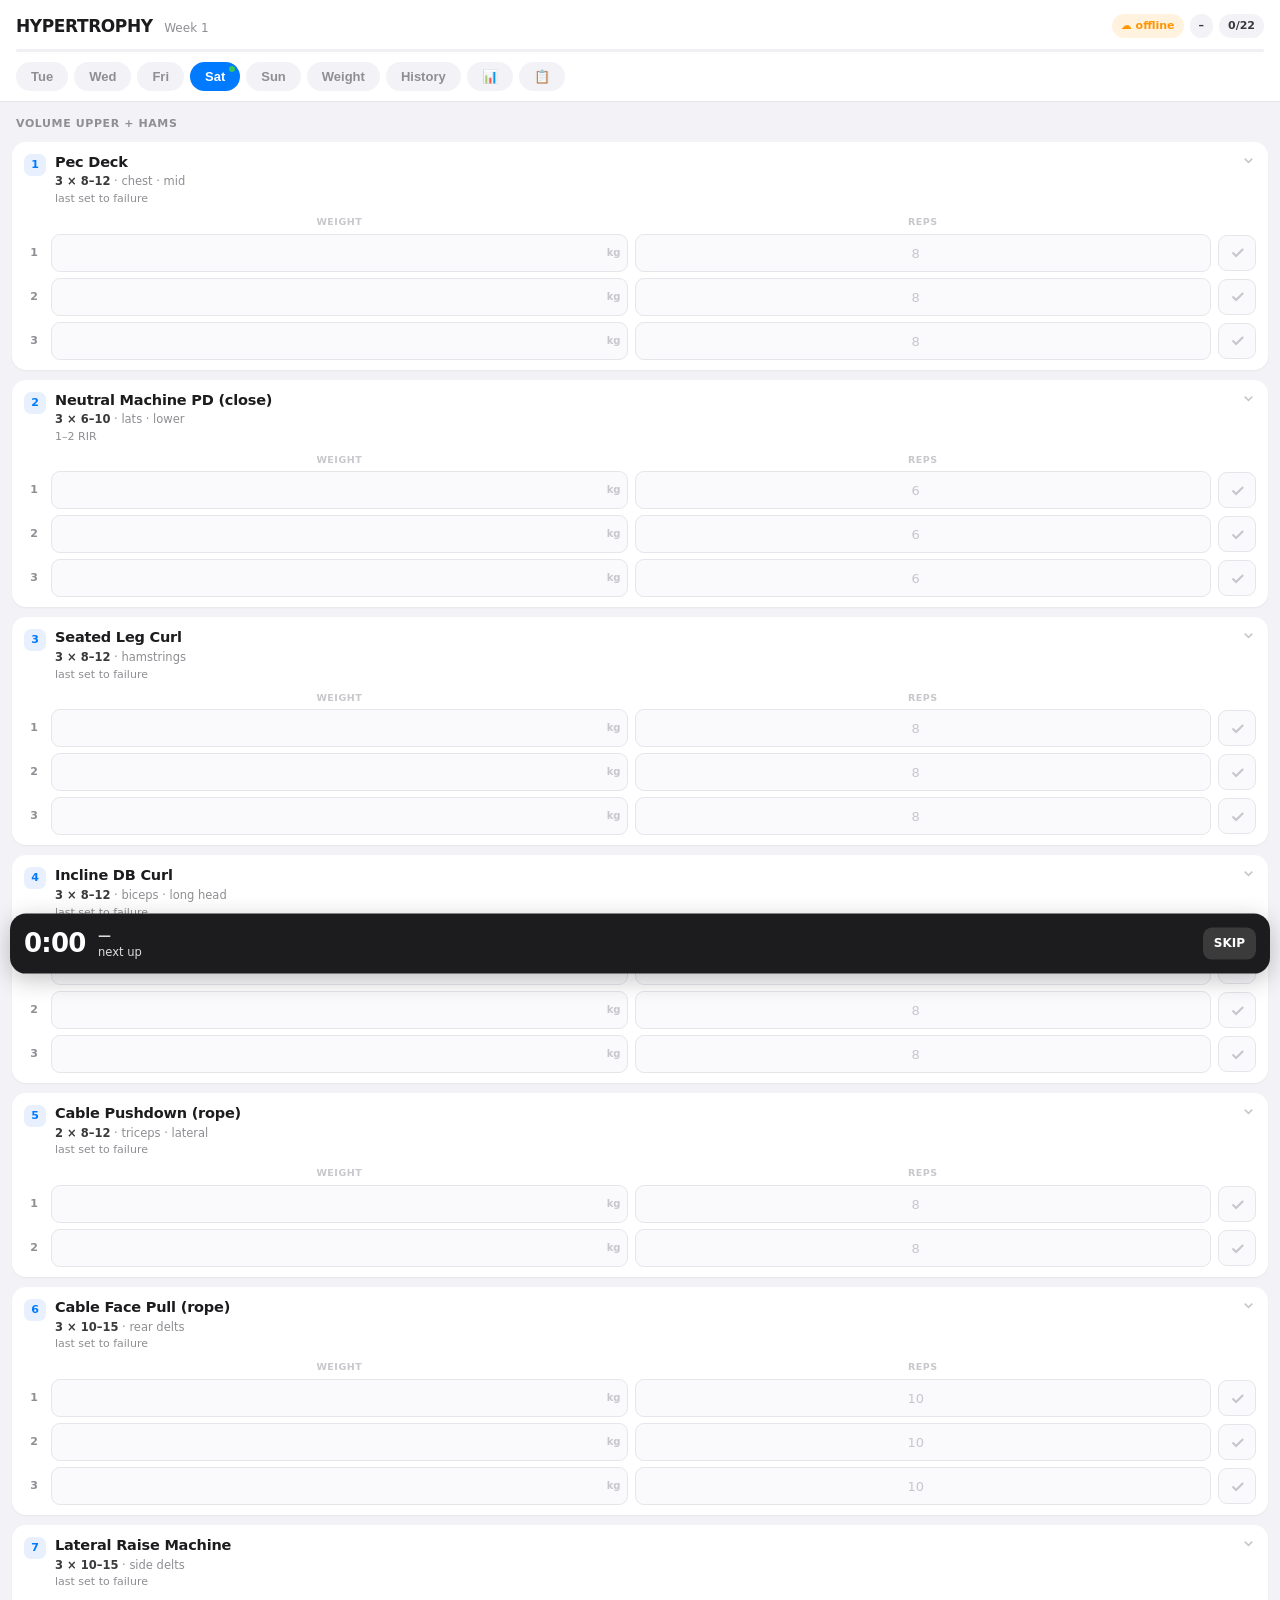
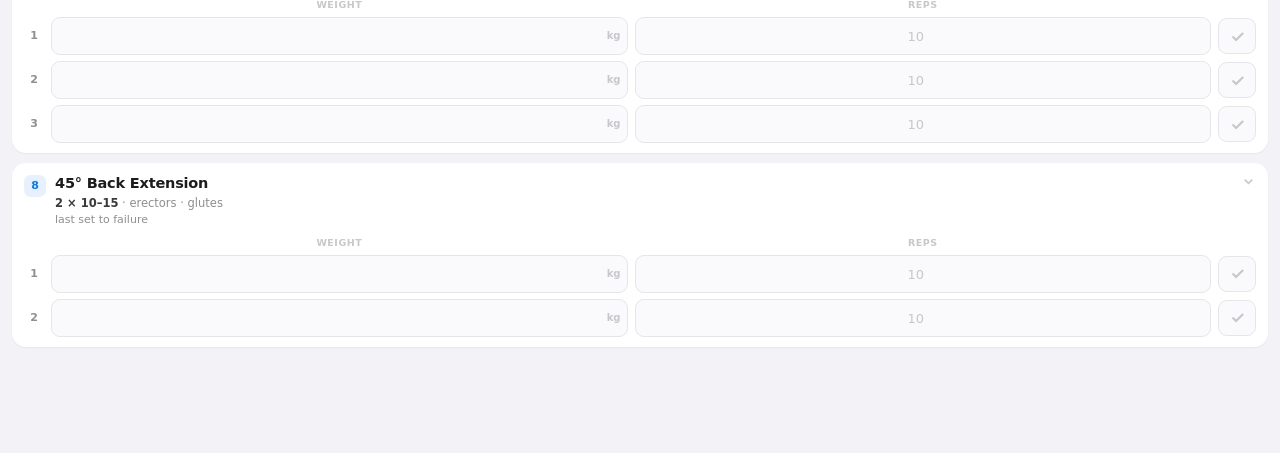
==== commit 85f4320b: "Sync works from the plain URL; home-screen install guide on iPhone Co-Authored-By: Claude Opus 5.5 <" ====
--- a/index.html
+++ b/index.html
@@ -44,17 +44,21 @@
 /* Per-person settings. The app itself is engine.js, shared with her.html,
    so a fix to the app lands in both. */
 const CFG={
+ sync:'bWUGPAez27zh3BX8yJeQFNlD',        // cloud backup code — every browser and the home-screen app share one log
  key:'gymv2:',          // localStorage prefix — never change, it holds the log
  block:5,               // 5 building weeks, then the deload week (W6, W12 …)
  overMin:75,
  rir:1,                 // show the effort target on each card            // session clock turns orange past this
  band:[10,20],          // weekly sets per muscle, green zone on the stats tab
  bandNote:'the green zone is 10–20 hard sets a week.',
- bw:{lo:.25,hi:.6,cap:'Target 0.3–0.5 kg per month while gaining.',
-  msg:(r,ok)=>ok ? 'That\'s the right rate — roughly a year from 73 to 78 kg, and most of it muscle.'
-          : r>.6 ? 'Too fast. Above ~0.5 kg a month the extra is mostly fat — take 200–300 kcal off.'
-          : r<0 ? 'You\'re losing weight. If you meant to be gaining, add 200–300 kcal.'
-                : 'Too slow to be gaining. Add about 200 kcal and re-check in two weeks.'},
+ bw:{per:7, lo:-.55, hi:-.3,   // cut: lose 0.3–0.5 kg a week (0.5–0.7% of bodyweight)
+  cap:'Cutting: target −0.35 to −0.5 kg a week (0.5–0.7% of bodyweight) — the fastest pace that still keeps the muscle.',
+  msg:(r,ok)=>ok ? 'Right pace — about as fast as you can lose without giving up muscle. Keep calories where they are.'
+          : r< -.55 ? 'Faster than ~0.5 kg a week. Past this, more of the loss is muscle — add 100–150 kcal.'
+          : (Date.now()<+new Date('2026-12-01')) ? 'Slower than target, but creatine (started 2 Nov) is still adding water until about late November — don\'t cut calories yet. Judge from 1 December.'
+          : r<0 ? 'Slower than target. Take off 100–150 kcal or add ~2,000 steps a day, then give it two weeks.'
+                : 'Not losing. Take off 150–200 kcal and re-check in two weeks.'},
+ marks:[{d:'2026-11-02',t:'creatine'}],
 };
 
 const PROG=[
@@ -80,9 +84,6 @@
  {rest:60,ex:[{id:"crunch",n:"Weighted Crunch",s:3,r:"8–12",tg:"abs · upper",
   nt:"Plate on the chest — heavy enough that 12 is hard. Round the lower back, 2 s eccentric.",
   su:["Machine Crunch","Decline Crunch"]}]},
- {rest:60,ex:[{id:"neck-curl",n:"Plate Neck Curl (face up)",s:2,r:"10–15",tg:"neck",
-  nt:"Towel and a plate. Slow, never jerk the neck.",
-  su:["Harness Neck Curl","Skip if pushed for time"]}]},
 ]},
 {sh:"Wed",dw:3,lb:"Chest mid + lat width + hams",slots:[
  {rest:150,ex:[{id:"machine-chest-press",c:1,n:"Machine Chest Press — flat",s:3,r:"6–10",tg:"chest · mid",
@@ -129,9 +130,6 @@
  {rest:60,ex:[{id:"hanging-leg-raise",n:"Hanging Leg Raise",s:3,r:"8–15",tg:"abs · lower",
   nt:"Posterior pelvic tilt at the top, no swinging. Too easy at 15? Hold a dumbbell between the feet.",
   su:["Captain's Chair Raise","Reverse Crunch"]}]},
- {rest:60,ex:[{id:"neck-ext",n:"Plate Neck Ext (face down)",s:2,r:"6–10",tg:"neck · strength",
-  nt:"Heavier plate, lower reps. Extend to neutral ONLY, never past.",
-  su:["Harness Neck Extension","Skip if pushed for time"]}]},
 ]},
 {sh:"Sat",dw:6,lb:"Volume upper + hams",slots:[
  {rest:90,ex:[{id:"pec-deck",n:"Pec Deck",s:3,r:"8–12",tg:"chest · mid",
@@ -210,10 +208,14 @@
 {t:"🚴 Cardio",i:[
  "Concurrent training doesn't cost muscle; the bike, incline walk or elliptical interfere less than running.",
  "2 × 20–30 min easy, on Monday or Thursday, or after lifting — never before."]},
-{t:"🍗 Nutrition — 73 kg",i:[
- "<strong>2700–2850 kcal, protein 140–155 g.</strong>",
- "<strong>Gain 0.3–0.5 kg per MONTH.</strong> The Weight tab shows the 7-day average and the monthly rate — steer by that, not by one morning's number.",
- "<strong>Creatine monohydrate, 3–5 g a day</strong>, every day."]},
+{t:"🍗 Cut — 70.7 kg, 170 cm",i:[
+ "<strong>Target: lose 0.35–0.5 kg a week</strong> (0.5–0.7% of bodyweight). Garthe 2011: athletes losing 0.7%/week kept more muscle and strength than those losing 1.4%. Milo Wolf: past a ~500 kcal/day deficit lean-mass loss starts climbing. The Weight tab turns orange outside this band.",
+ "<strong>Calories: stay at 1950.</strong> It's already close to the safe edge. Change it only from the 7-day-average trend, never from one morning: under 0.3 kg/week for 2 weeks → −100–150 kcal (or +2,000 steps a day); over 0.6 kg/week → +100–150 kcal.",
+ "<strong>Protein: 160 g</strong> (~2.3 g/kg). 140 g works but sits at the bottom of the cutting range — Nippard says 1.8–2.7 g/kg on a cut, Milo Wolf ~2.35 g/kg for men.",
+ "<strong>Creatine since 2 Nov</strong> adds about 0.5–1.5 kg of water over 2–3 weeks, so November's scale hides fat loss. Judge the trend from 1 December. Keep taking it — 3–5 g every day.",
+ "<strong>The muscle check is strength, not the scale.</strong> If most lifts hold their weight × reps while you get lighter, you're keeping muscle. The 📊 tab's progression check flags lifts that stall on the same day three sessions running; half the list stalling at once = eat 100–150 kcal more.",
+ "<strong>Also track:</strong> waist at the navel once a week, photos every 2 weeks, 7–10k steps a day.",
+ "<strong>Length:</strong> cut 8–12 weeks (you started ~8 Oct → finish mid-December to early January), then 4–8 weeks at maintenance before any further cut."]},
 {t:"🔄 Rotation between blocks",i:[
  "<strong>Chest upper:</strong> Low Incline DB ↔ Smith Incline ↔ Machine Incline",
  "<strong>Chest mid:</strong> Machine Press ↔ Pec Deck ↔ Mid Cable Fly",
--- a/style.css
+++ b/style.css
@@ -251,3 +251,21 @@
 .card details summary h4{color:var(--t)}
 textarea{width:100%;margin-top:8px;padding:10px;border-radius:10px;border:1.5px solid var(--b);background:var(--w2);color:var(--t);font:500 14px/1.45 ui-monospace,Menlo,monospace;outline:none;resize:vertical}
 textarea:focus{border-color:var(--bl)}
+.chart .mk{stroke:var(--or);stroke-width:1;stroke-dasharray:2 3;opacity:.8}
+.chart .mkt{fill:var(--or);font-size:9.5px;font-weight:700}
+.wkr{display:grid;grid-template-columns:1fr 50px 64px 74px;gap:6px;align-items:center;padding:7px 0;border-bottom:1px solid var(--b2);font-size:12.5px;color:var(--t2);font-variant-numeric:tabular-nums}
+.wkr:last-child{border-bottom:none}
+.wkr.wkh{font-size:9.5px;font-weight:800;color:var(--t4);text-transform:uppercase;letter-spacing:.5px;padding-top:0}
+.wkr small{display:block;font-size:10.5px;color:var(--t3);font-weight:500}
+.wkr b{color:var(--t);text-align:right}
+.wkr .wd{text-align:right;font-weight:700;color:var(--t)}
+.wkr .ws{font-size:10.5px;font-weight:700;text-align:center;border-radius:8px;padding:3px 4px;line-height:1.25}
+.wkr .ws.ok{background:var(--gn2);color:var(--gn)}
+.wkr .ws.warn{background:var(--or2);color:var(--or)}
+.inst{background:var(--bl2);border-radius:var(--r);padding:12px 14px;margin-bottom:10px;font-size:12.5px;line-height:1.5;color:var(--t2)}
+.inst>b{display:block;font-size:13.5px;color:var(--t);margin-bottom:4px}
+.inst ol{padding-left:18px;margin:4px 0 6px}
+.inst li{margin-bottom:3px}
+.inst .shr{display:inline-block;font-size:11px}
+.inst .cap2{display:block;font-size:11.5px;color:var(--t3)}
+.inst button{margin-top:8px;border:none;background:var(--w);color:var(--bl);font:700 12.5px/1 inherit;font-family:inherit;padding:8px 12px;border-radius:9px;cursor:pointer}
